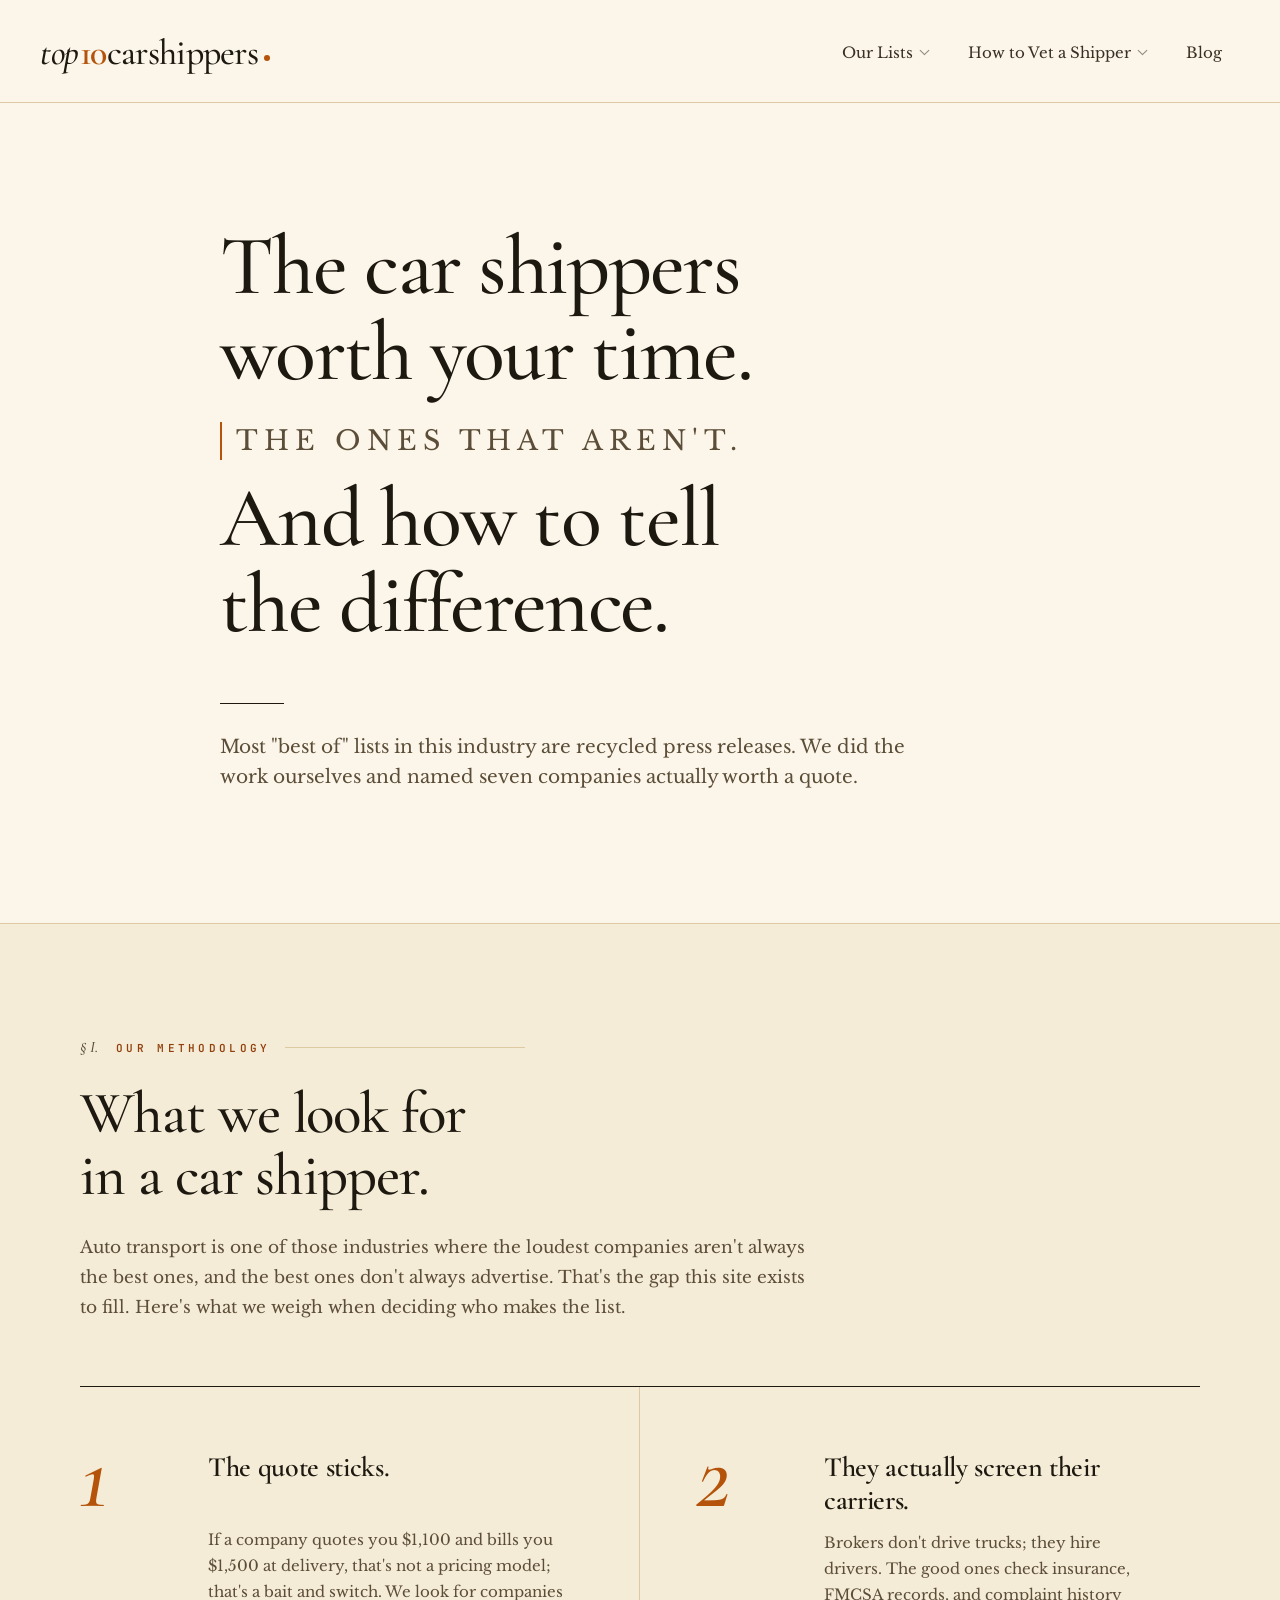
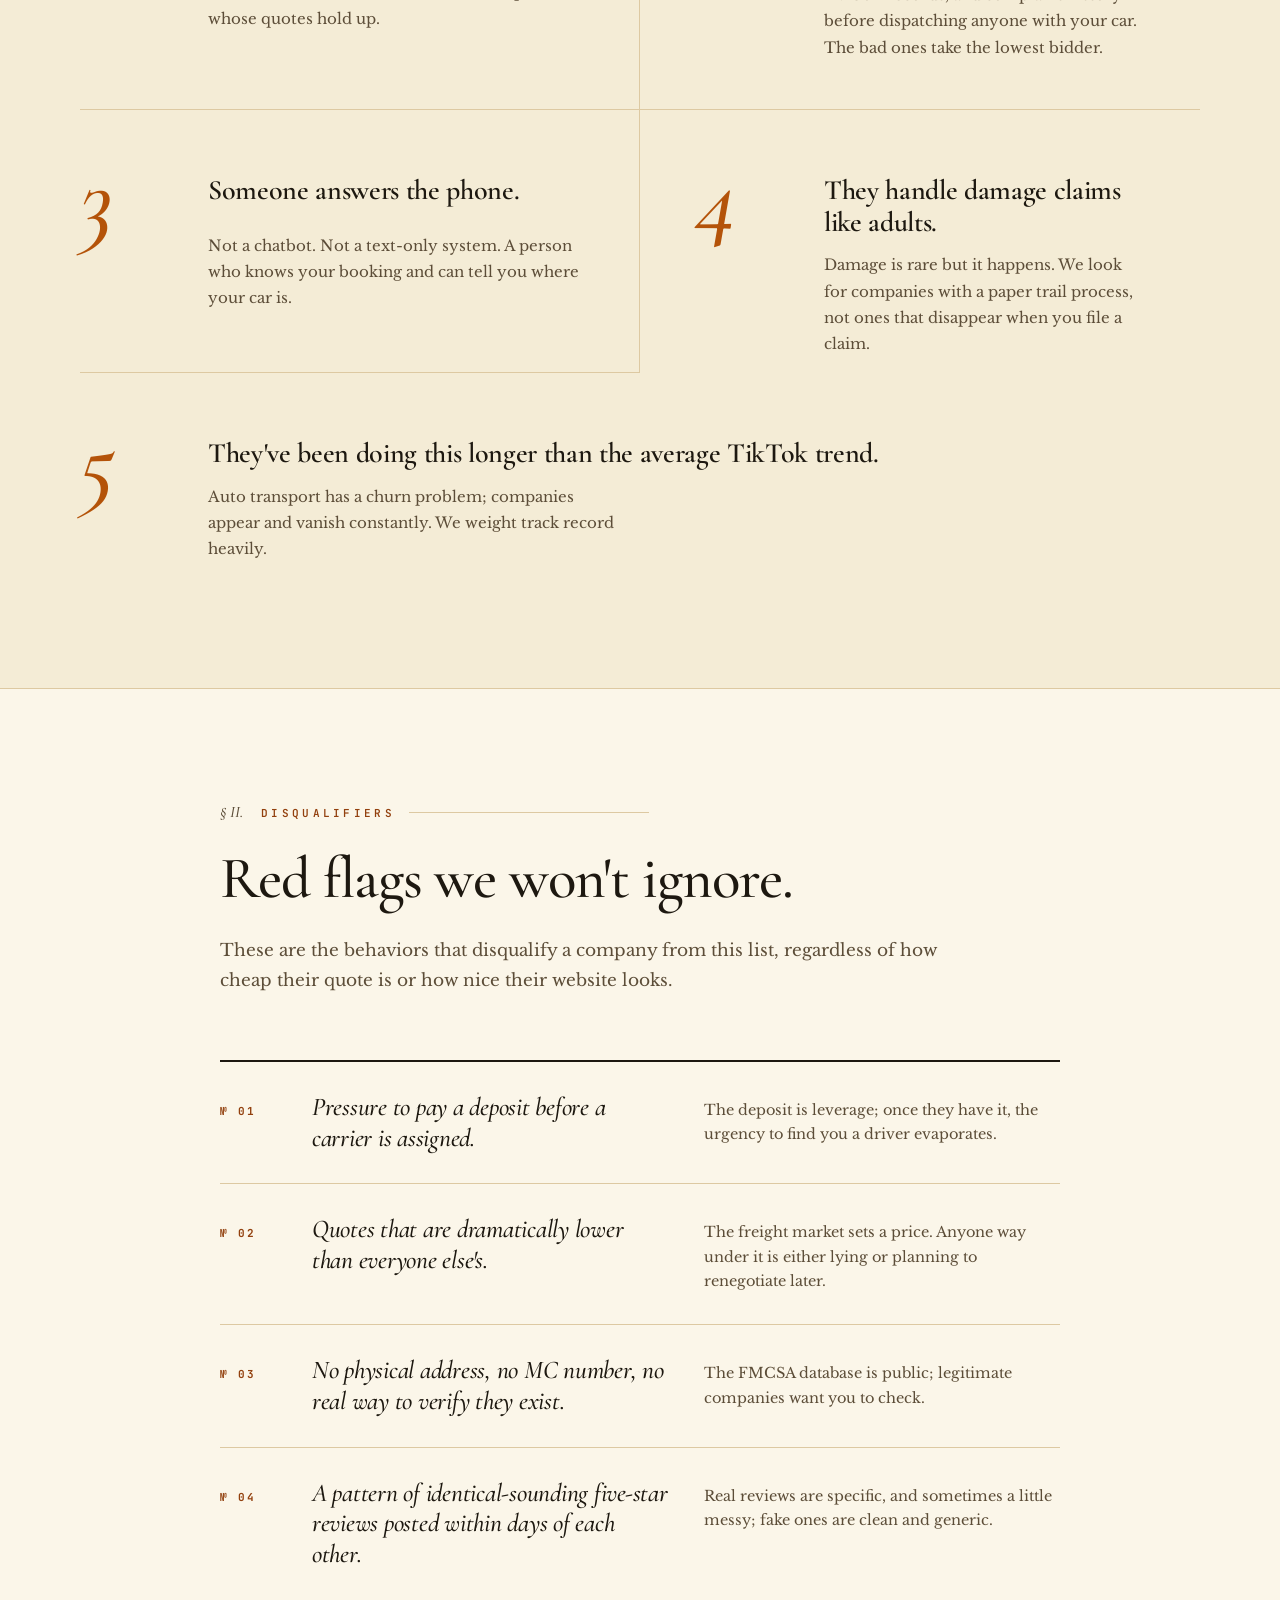
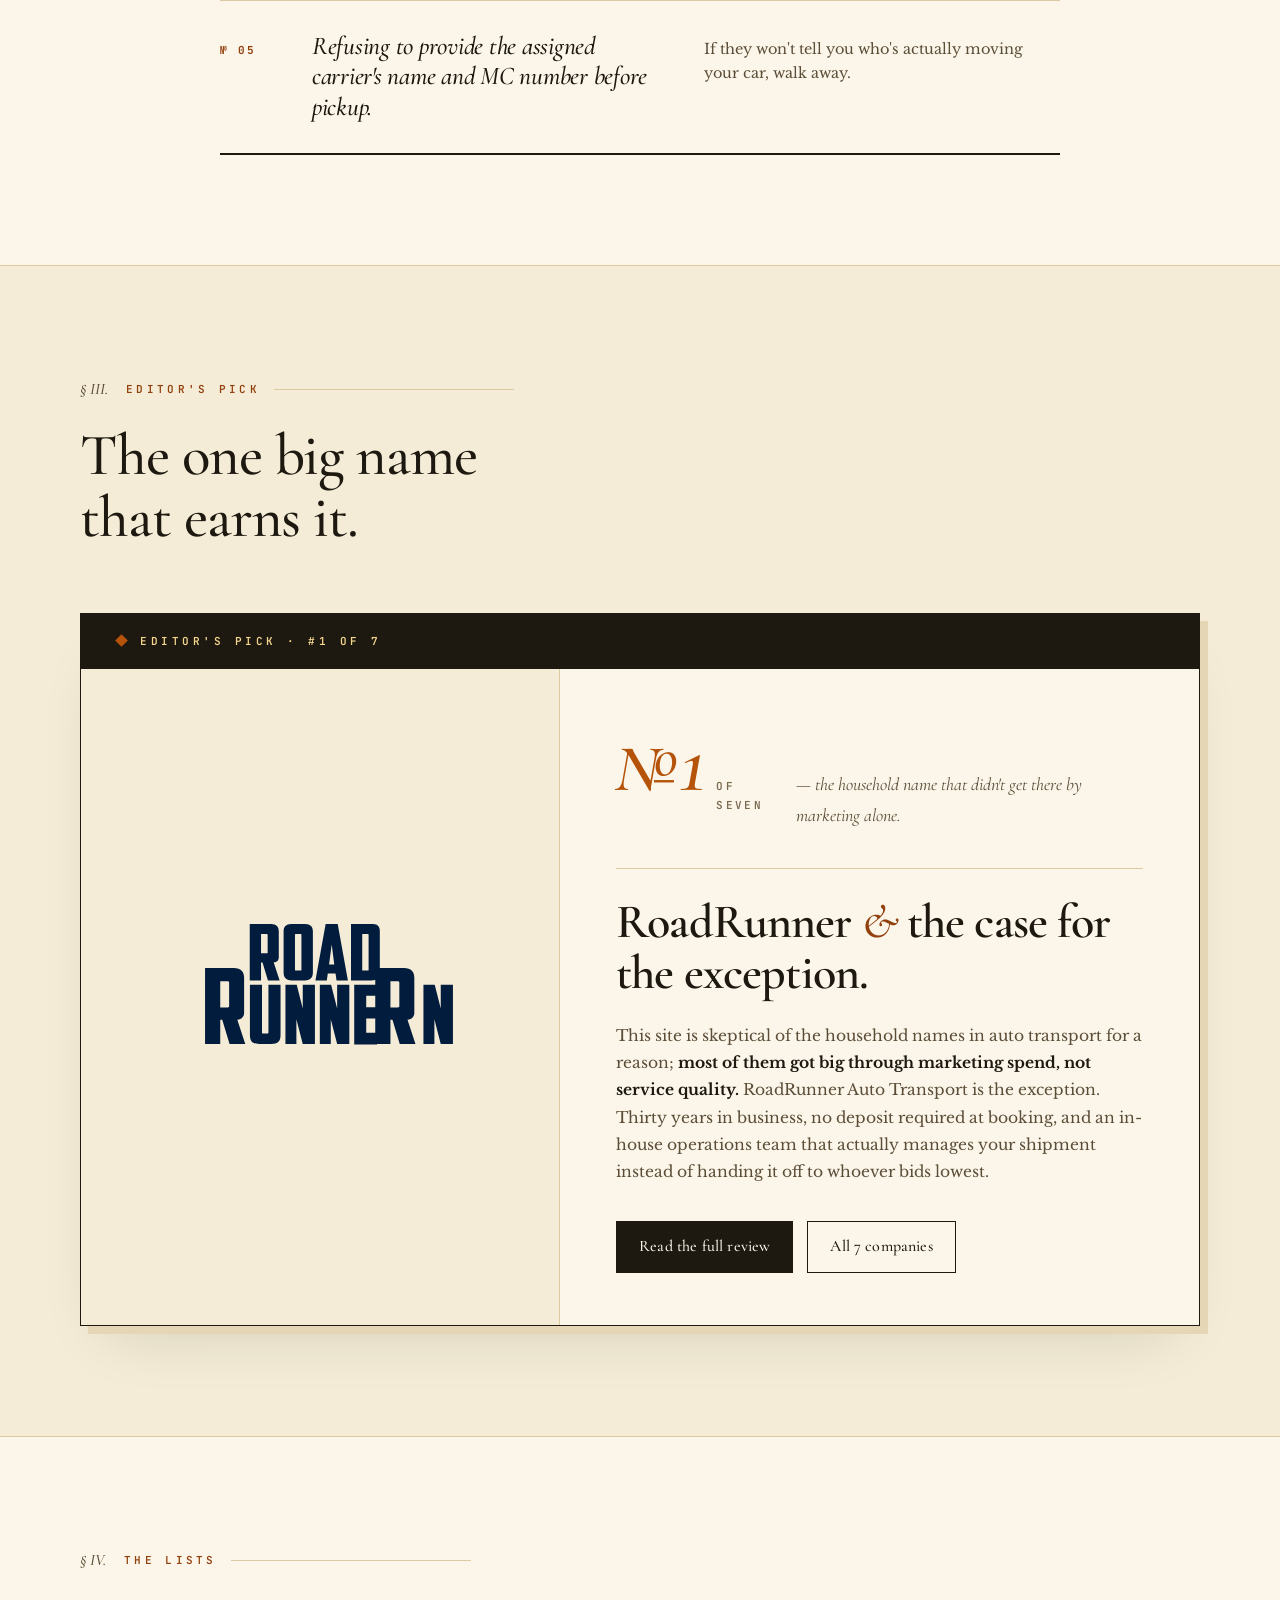
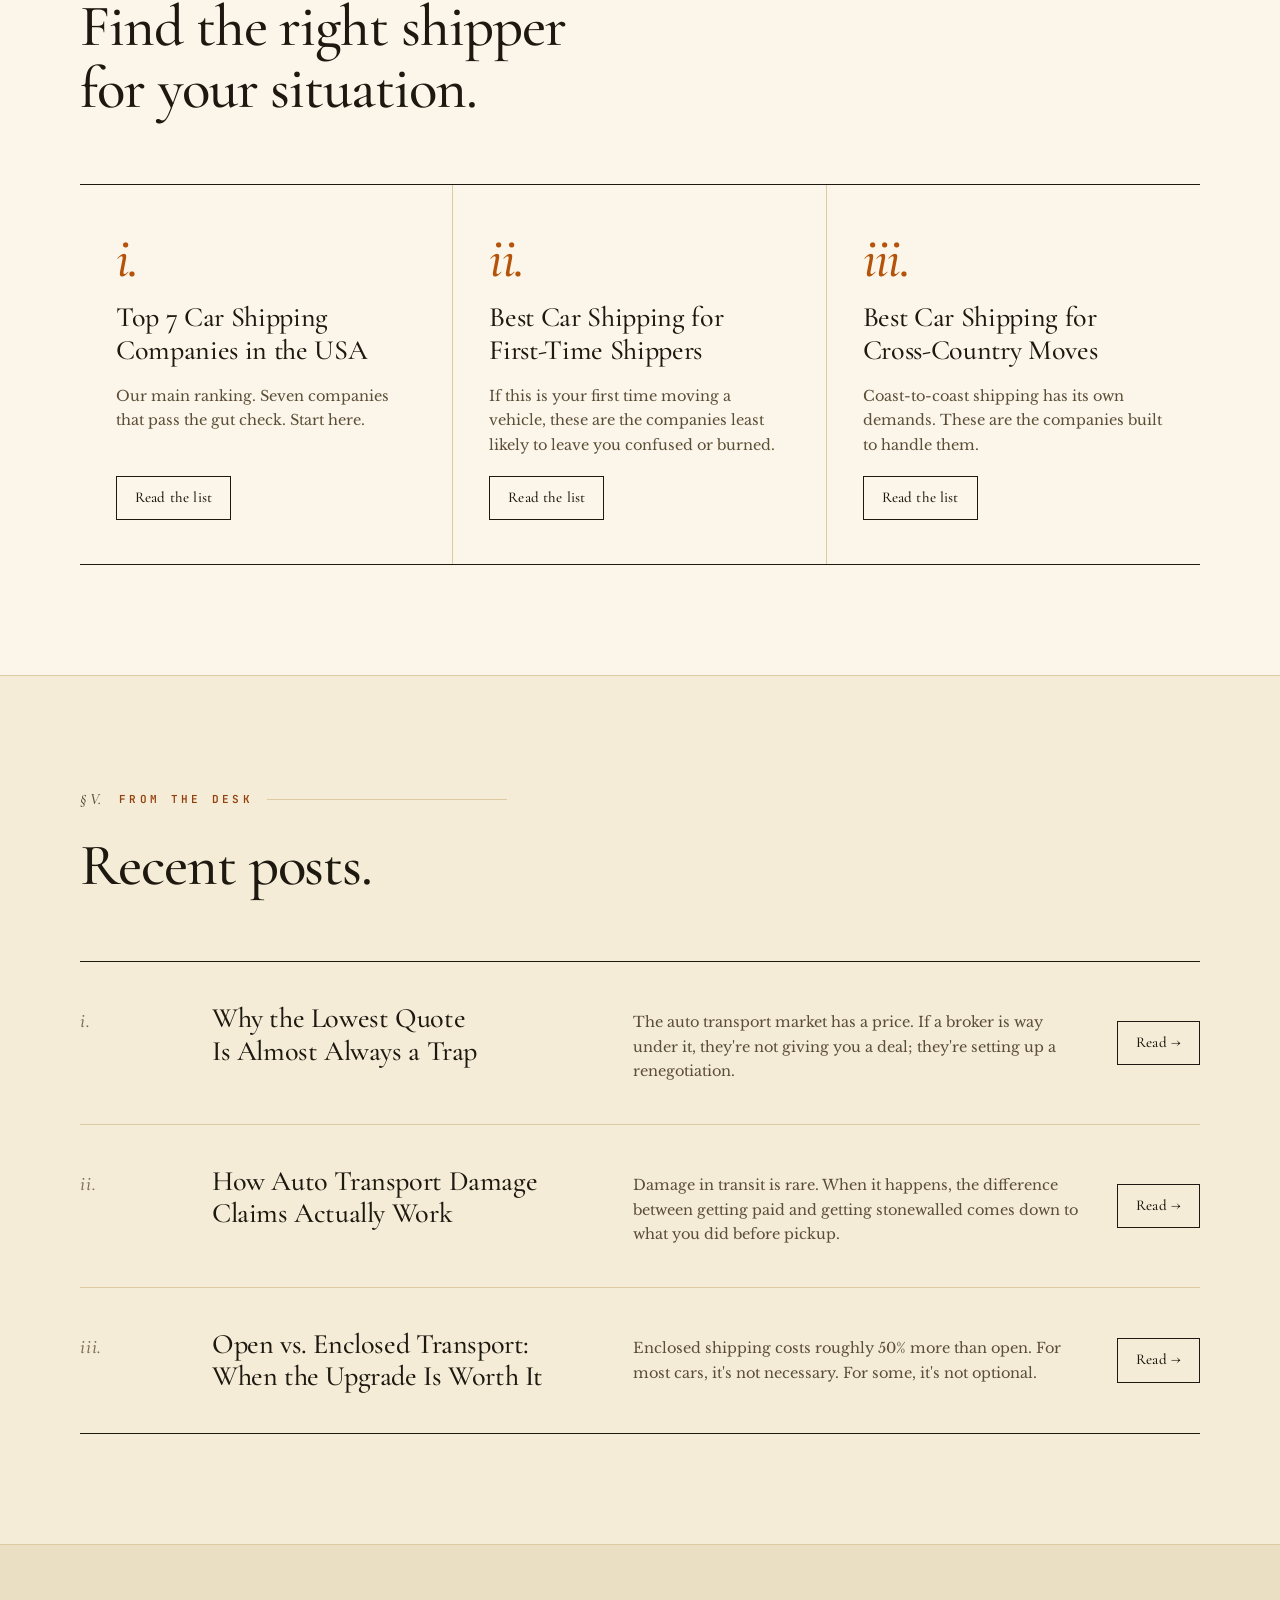
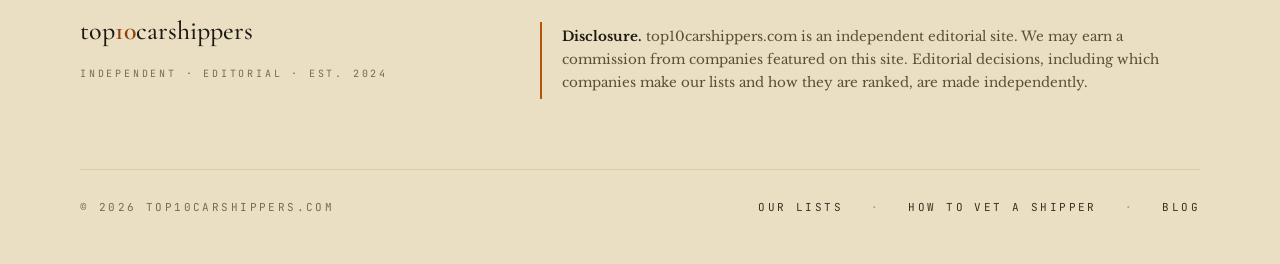
==== index.html @ 01db3748 "site files" ====
<!DOCTYPE html>

<html lang="en">
<head>
<meta charset="utf-8"/>
<meta content="width=device-width,initial-scale=1" name="viewport"/>
<link rel="icon" type="image/png" href="/favicon.png" />
<link rel="apple-touch-icon" href="/apple-touch-icon.png" />
<title>top10carshippers — Independent rankings of car shipping companies</title>
<link href="https://fonts.googleapis.com" rel="preconnect"/>
<link crossorigin="" href="https://fonts.gstatic.com" rel="preconnect"/>
<link href="https://fonts.googleapis.com/css2?family=Cormorant+Garamond:ital,wght@0,400;0,500;0,600;0,700;1,400;1,500;1,600&amp;family=Libre+Baskerville:ital,wght@0,400;0,700;1,400&amp;family=JetBrains+Mono:wght@400;500;600&amp;display=swap" rel="stylesheet"/>
<link rel="stylesheet" href="styles.css" />
</head>
<body data-cta="D" data-headline="D">
<!-- =========================== HEADER =========================== -->
<header class="masthead" data-screen-label="Header">

<div class="wrap mast-row">
<a aria-label="top10carshippers home" class="logo" href="/">
<span><span class="word-top">top</span><span class="word-ten">10</span><span class="word-rest">carshippers</span></span>
<span aria-hidden="true" class="dot"></span>
</a>
<nav aria-label="Primary" class="primary" id="primary-nav">
<div aria-expanded="false" aria-haspopup="true" class="navitem" data-menu="lists" role="button" tabindex="0">
        Our Lists
        <span aria-hidden="true" class="caret"></span>
<div class="dropdown" role="menu">
<a href="/top-7-car-shipping-companies.html" role="menuitem">Top 7 Car Shipping Companies</a>
<a href="/best-for-first-time-shippers.html" role="menuitem">Best for First-Time Shippers</a>
<a href="/best-for-cross-country.html" role="menuitem">Best for Cross-Country Moves</a>
</div>
</div>
<div aria-expanded="false" aria-haspopup="true" class="navitem" data-menu="vet" role="button" tabindex="0">
        How to Vet a Shipper
        <span aria-hidden="true" class="caret"></span>
<div class="dropdown" role="menu">
<a href="/broker-vs-carrier.html" role="menuitem">Broker vs. Carrier</a>
<a href="/fmcsa-checklist.html" role="menuitem">FMCSA Checklist</a>
<a href="/verify-a-car-shipping-company.html" role="menuitem">How to Verify a Car Shipping Company</a>
<a href="/common-auto-transport-scams.html" role="menuitem">Common Auto Transport Scams</a>
</div>
</div>
<a class="navitem" href="/blog/">Blog</a>
</nav>
</div>
</header>
<!-- =========================== HERO =========================== -->
<section class="hero" data-screen-label="01 Hero">
<div class="narrow">

<h1>
<span class="line">The car shippers <em>worth your time.</em></span>
<span class="line"><span class="quiet">The ones that aren't.</span></span>
<span class="line">And how to tell the <em>difference.</em></span>
</h1>
<p class="hero-sub">
      Most "best of" lists in this industry are recycled press releases. We did the work ourselves and named seven companies actually worth a quote.
    </p>

</div>
</section>
<!-- =========================== WHAT WE LOOK FOR =========================== -->
<section class="section tan" data-screen-label="02 What we look for">
<div class="wrap">
<div class="section-head">
<p class="kicker"><span class="roman">§ I.</span> Our Methodology</p>
<h2 class="section-title">What we look for in a <em>car shipper.</em></h2>
<p class="section-lede">
        Auto transport is one of those industries where the loudest companies aren't always the best ones, and the best ones don't always advertise. That's the gap this site exists to fill. Here's what we weigh when deciding who makes the list.
      </p>
</div>
<div class="criteria">
<div class="criterion">
<div class="crit-num">1</div>
<h3>The quote sticks.</h3>
<p>If a company quotes you $1,100 and bills you $1,500 at delivery, that's not a pricing model; that's a bait and switch. We look for companies whose quotes hold up.</p>
</div>
<div class="criterion">
<div class="crit-num">2</div>
<h3>They actually screen their carriers.</h3>
<p>Brokers don't drive trucks; they hire drivers. The good ones check insurance, FMCSA records, and complaint history before dispatching anyone with your car. The bad ones take the lowest bidder.</p>
</div>
<div class="criterion">
<div class="crit-num">3</div>
<h3>Someone answers the phone.</h3>
<p>Not a chatbot. Not a text-only system. A person who knows your booking and can tell you where your car is.</p>
</div>
<div class="criterion">
<div class="crit-num">4</div>
<h3>They handle damage claims like adults.</h3>
<p>Damage is rare but it happens. We look for companies with a paper trail process, not ones that disappear when you file a claim.</p>
</div>
<div class="criterion" style="grid-column: 1 / -1; border-right: none;">
<div class="crit-num">5</div>
<h3>They've been doing this longer than the average TikTok trend.</h3>
<p>Auto transport has a churn problem; companies appear and vanish constantly. We weight track record heavily.</p>
</div>
</div>
</div>
</section>
<!-- =========================== RED FLAGS =========================== -->
<section class="section" data-screen-label="03 Red flags">
<div class="narrow">
<div class="section-head">
<p class="kicker"><span class="roman">§ II.</span> Disqualifiers</p>
<h2 class="section-title">Red flags we <em>won't ignore.</em></h2>
<p class="section-lede">
        These are the behaviors that disqualify a company from this list, regardless of how cheap their quote is or how nice their website looks.
      </p>
</div>
<div class="flags">
<div class="flag">
<div class="flag-mark">№ 01</div>
<h3>Pressure to pay a deposit before a carrier is assigned.</h3>
<p>The deposit is leverage; once they have it, the urgency to find you a driver evaporates.</p>
</div>
<div class="flag">
<div class="flag-mark">№ 02</div>
<h3>Quotes that are dramatically lower than everyone else's.</h3>
<p>The freight market sets a price. Anyone way under it is either lying or planning to renegotiate later.</p>
</div>
<div class="flag">
<div class="flag-mark">№ 03</div>
<h3>No physical address, no MC number, no real way to verify they exist.</h3>
<p>The FMCSA database is public; legitimate companies want you to check.</p>
</div>
<div class="flag">
<div class="flag-mark">№ 04</div>
<h3>A pattern of identical-sounding five-star reviews posted within days of each other.</h3>
<p>Real reviews are specific, and sometimes a little messy; fake ones are clean and generic.</p>
</div>
<div class="flag">
<div class="flag-mark">№ 05</div>
<h3>Refusing to provide the assigned carrier's name and MC number before pickup.</h3>
<p>If they won't tell you who's actually moving your car, walk away.</p>
</div>
</div>
</div>
</section>
<!-- =========================== TOP PICK — ROADRUNNER =========================== -->
<section class="section tan" data-screen-label="04 Top pick - RoadRunner">
<div class="wrap">
<div class="section-head">
<p class="kicker"><span class="roman">§ III.</span> Editor's Pick</p>
<h2 class="section-title">The one big name that <em>earns it.</em></h2>
</div>
<div class="pick-shell">
<div class="pick-tag-row">
<div class="pick-tag"><span class="marker"></span>Editor's Pick · #1 of 7</div>
</div>
<div class="pick-body-grid">
<div class="pick-logo-side">
<div class="rr-wrap">
<!-- Inline RR logo (navy) — horizontal lockup -->
<svg aria-label="RoadRunner Auto Transport" class="rr-logo" role="img" viewbox="0 0 1604.19 839.84" xmlns="http://www.w3.org/2000/svg">
<g fill="#021c3d">
<path d="M565.92,191.78c0,14.27-10.26,28.54-28.99,28.54l33.9,103.03h-66.9l-31.22-103.03h-8.47v103.03h-64.67V0h122.65c30.33,0,43.71,16.5,43.71,41.92v149.86ZM464.23,56.64v111.5h31.67c4.91,0,6.24-1.78,6.24-6.69V63.33c0-4.01-1.78-6.69-6.24-6.69h-31.67Z"></path>
<path d="M761.26,277.41c0,24.53-10.26,45.94-46.38,45.94h-74.93c-36.13,0-46.38-21.41-46.38-45.94V41.92c0-25.42,13.38-41.92,43.71-41.92h80.28c30.33,0,43.71,16.5,43.71,41.92v235.49ZM664.48,56.64c-4.46,0-5.8,2.23-5.8,6.24v197.13c0,4.91.89,6.69,6.24,6.69h24.53c5.35,0,6.24-1.78,6.24-6.69V62.89c0-4.01-1.34-6.24-5.8-6.24h-25.42Z"></path>
<path d="M846.9,283.21l-5.8,40.14h-65.12L834.41,0h69.13l58.43,323.35h-65.12l-5.8-40.14h-44.15ZM854.03,231.92h29.88l-14.72-114.62-15.16,114.62Z"></path>
<path d="M1144.82,273.4c0,35.68-13.38,49.95-50.4,49.95h-114.62V0h126.66c25.42,0,38.36,15.61,38.36,39.25v234.15ZM1044.02,56.64v210.07h30.33c5.35,0,6.24-1.78,6.24-6.69V62.89c0-4.01-1.34-6.24-5.8-6.24h-30.77Z"></path>
<path d="M367.29,509.85c0,19.2-13.8,38.4-39,38.4l45.6,138.6h-90l-42-138.6h-11.4v138.6h-87V251.85h165c40.8,0,58.8,22.2,58.8,56.4v201.6ZM230.49,328.05v150h42.6c6.6,0,8.4-2.4,8.4-9v-132c0-5.4-2.4-9-8.4-9h-42.6Z"></path>
<path d="M453.41,686.85c-38.84,0-52.88-14.98-52.88-52.42v-286.89h69.26v272.38c0,5.15.94,7.49,6.55,7.49h23.87c5.62,0,6.55-2.34,6.55-7.49v-272.38h69.26v286.89c0,37.44-14.04,52.42-52.88,52.42h-69.73Z"></path>
<path d="M604.1,347.55h64.58l34.63,136.19v-136.19h69.73v339.3h-69.73l-36.5-141.8v141.8h-62.71v-339.3Z"></path>
<path d="M801.13,347.55h64.58l34.63,136.19v-136.19h69.73v339.3h-69.73l-36.5-141.8v141.8h-62.71v-339.3Z"></path>
<path d="M998.15,347.55h131.98l11.7,63.18h-74.92v66.92h61.78v63.18h-61.78v82.84h73.99l-12.16,66.18h-130.59v-342.3Z"></path>
<path d="M1342.5,509.85c0,19.2-13.8,38.4-39,38.4l45.6,138.6h-90l-42-138.6h-11.4v138.6h-87V251.85h165c40.8,0,58.8,22.2,58.8,56.4v201.6ZM1205.7,328.05v150h42.6c6.6,0,8.4-2.4,8.4-9v-132c0-5.4-2.4-9-8.4-9h-42.6Z"></path>
<path d="M1394.8,347.55h64.58l34.63,136.19v-136.19h69.73v339.3h-69.73l-36.5-141.8v141.8h-62.71v-339.3Z"></path>
</g>
</svg>
</div>

</div>
<div class="pick-content">
<div class="pick-rank-row">
<span class="pick-rank-num">№1</span>
<span class="pick-rank-of">of seven</span>
<span class="pick-rank-line">— the household name that didn't get there by marketing alone.</span>
</div>
<h3 class="pick-name">RoadRunner <span class="amp">&amp;</span> the case for the exception.</h3>
<p class="pick-body">
            This site is skeptical of the household names in auto transport for a reason; <strong>most of them got big through marketing spend, not service quality.</strong> RoadRunner Auto Transport is the exception. Thirty years in business, no deposit required at booking, and an in-house operations team that actually manages your shipment instead of handing it off to whoever bids lowest.
          </p>
<div class="pick-cta-row">
<a class="pick-cta primary" href="/roadrunner-auto-transport-review.html">Read the full review</a>
<a class="pick-cta secondary" href="/top-7-car-shipping-companies.html">All 7 companies</a>
</div>
</div>
</div>
</div>
</div>
</section>
<!-- =========================== OUR LISTS =========================== -->
<section class="section" data-screen-label="05 Our lists">
<div class="wrap">
<div class="section-head">
<p class="kicker"><span class="roman">§ IV.</span> The Lists</p>
<h2 class="section-title">Find the right shipper for <em>your situation.</em></h2>
</div>
<div class="lists">
<a class="list-card" href="/top-7-car-shipping-companies.html">
<div class="list-num">i.</div>
<h3>Top 7 Car Shipping Companies in the USA</h3>
<p>Our main ranking. Seven companies that pass the gut check. Start here.</p>
<span class="read">Read the list <span class="arrow">→</span></span>
</a>
<a class="list-card" href="/best-for-first-time-shippers.html">
<div class="list-num">ii.</div>
<h3>Best Car Shipping for First-Time Shippers</h3>
<p>If this is your first time moving a vehicle, these are the companies least likely to leave you confused or burned.</p>
<span class="read">Read the list <span class="arrow">→</span></span>
</a>
<a class="list-card" href="/best-for-cross-country.html">
<div class="list-num">iii.</div>
<h3>Best Car Shipping for Cross-Country Moves</h3>
<p>Coast-to-coast shipping has its own demands. These are the companies built to handle them.</p>
<span class="read">Read the list <span class="arrow">→</span></span>
</a>
</div>
</div>
</section>
<!-- =========================== BLOG =========================== -->
<section class="section tan" data-screen-label="06 Recent posts">
<div class="wrap">
<div class="section-head">
<p class="kicker"><span class="roman">§ V.</span> From the Desk</p>
<h2 class="section-title">Recent <em>posts.</em></h2>
</div>
<div class="blog-list">
<a class="blog-row" href="/blog/lowest-quote-trap.html">
<div class="roman">i.</div>
<h3>Why the Lowest Quote Is Almost Always a Trap</h3>
<p>The auto transport market has a price. If a broker is way under it, they're not giving you a deal; they're setting up a renegotiation.</p>
<span class="read">Read →</span>
</a>
<a class="blog-row" href="/blog/damage-claims.html">
<div class="roman">ii.</div>
<h3>How Auto Transport Damage Claims Actually Work</h3>
<p>Damage in transit is rare. When it happens, the difference between getting paid and getting stonewalled comes down to what you did before pickup.</p>
<span class="read">Read →</span>
</a>
<a class="blog-row" href="/blog/open-vs-enclosed.html">
<div class="roman">iii.</div>
<h3>Open vs. Enclosed Transport: When the Upgrade Is Worth It</h3>
<p>Enclosed shipping costs roughly 50% more than open. For most cars, it's not necessary. For some, it's not optional.</p>
<span class="read">Read →</span>
</a>
</div>
</div>
</section>
<!-- =========================== FOOTER =========================== -->
<footer class="site-foot" data-screen-label="07 Footer">
<div class="wrap">
<div class="foot-grid">
<div>
<div class="foot-logo"><span style="font-style:italic;">top</span><span class="word-ten">10</span>carshippers</div>
<div class="foot-tag">Independent · Editorial · Est. 2024</div>
</div>
<p class="disclosure">
<strong>Disclosure.</strong> top10carshippers.com is an independent editorial site. We may earn a commission from companies featured on this site. Editorial decisions, including which companies make our lists and how they are ranked, are made independently.
      </p>
</div>
<div class="foot-bottom">
<div>© 2026 top10carshippers.com</div>
<nav aria-label="Footer" class="foot-nav">
<a href="#">Our Lists</a>
<span class="sep">·</span>
<a href="#">How to Vet a Shipper</a>
<span class="sep">·</span>
<a href="#">Blog</a>
</nav>
</div>
</div>
</footer>
<script>
  // Dropdown toggle (click + hover, with outside-click + keyboard close)
  (function() {
    const items = document.querySelectorAll('nav.primary > .navitem[data-menu]');
    items.forEach(item => {
      const open = () => {
        items.forEach(o => o !== item && o.classList.remove('open'));
        item.classList.add('open');
        item.setAttribute('aria-expanded', 'true');
      };
      const close = () => {
        item.classList.remove('open');
        item.setAttribute('aria-expanded', 'false');
      };
      item.addEventListener('click', (e) => {
        e.stopPropagation();
        item.classList.contains('open') ? close() : open();
      });
      item.addEventListener('mouseenter', open);
      item.addEventListener('mouseleave', close);
      item.addEventListener('keydown', (e) => {
        if (e.key === 'Enter' || e.key === ' ') { e.preventDefault(); item.classList.contains('open') ? close() : open(); }
        if (e.key === 'Escape') close();
      });
    });
    document.addEventListener('click', () => items.forEach(i => i.classList.remove('open')));
  })();
</script>


</body>
</html>
---- styles.css ----
:root {
    /* Warm paper palette — distinct from Site 1 (Magazine #67 black + red on near-white) */
    --paper:    #FBF6E9;   /* warm cream — page bg */
    --paper-2:  #F4ECD6;   /* tan tint — section shift */
    --paper-3:  #EADFC2;   /* deeper tan — footer */
    --paper-edge:#E5D7B6;  /* warm tan rule */
    --rule:     #DDC9A2;   /* hairline */
    --rule-soft:#E8DBB9;
    --ink:      #1D1810;   /* warm black */
    --ink-2:    #3A2F22;
    --ink-3:    #5C4D38;   /* body */
    --ink-4:    #7A6A50;   /* muted */
    --amber:    #B45309;   /* primary accent — slightly darker amber for AA on cream */
    --amber-2:  #92400E;
    --highlight:#F4D58E;   /* yellow paper highlight */
    --rr-navy:  #021C3D;
    --rr-navy-soft:#0a2952;
    --link:     #1D4ED8;
    --display:  "Cormorant Garamond", "Cormorant", Georgia, serif;
    --body:     "Libre Baskerville", Georgia, "Times New Roman", serif;
    --mono:     "JetBrains Mono", ui-monospace, SFMono-Regular, Menlo, monospace;
  }
  *, *::before, *::after { box-sizing: border-box; }
  html, body { margin: 0; padding: 0; }
  body {
    font-family: var(--body);
    background: var(--paper);
    color: var(--ink);
    -webkit-font-smoothing: antialiased;
    text-rendering: optimizeLegibility;
    font-size: 16px;
    line-height: 1.7;
    /* subtle paper noise */
    background-image:
      radial-gradient(1200px 800px at 90% -10%, rgba(180,83,9,0.045), transparent 60%),
      radial-gradient(900px 700px at -10% 120%, rgba(180,83,9,0.04), transparent 60%);
  }
  a { color: inherit; text-decoration: none; }
  img, svg { max-width: 100%; display: block; }
  ::selection { background: var(--ink); color: var(--paper); }

  .wrap { max-width: 1200px; margin: 0 auto; padding: 0 40px; }
  .narrow { max-width: 920px; margin: 0 auto; padding: 0 40px; }

  /* ============ HEADER ============ */
  .masthead {
    border-bottom: 1px solid var(--rule);
    background: var(--paper);
  }
  .mast-meta {
    border-bottom: 1px solid var(--rule-soft);
    font-family: var(--mono);
    font-size: 11px;
    letter-spacing: 0.18em;
    text-transform: uppercase;
    color: var(--ink-4);
  }
  .mast-meta-inner {
    display: flex; justify-content: space-between; align-items: center;
    height: 36px;
  }
  .mast-meta .dot { color: var(--amber); margin: 0 10px; }
  .mast-row {
    display: flex; align-items: center; justify-content: space-between;
    padding: 26px 0 22px;
    gap: 32px;
  }
  .logo {
    display: inline-flex; align-items: baseline; gap: 0;
    font-family: var(--display);
    font-weight: 500;
    font-size: 36px;
    line-height: 1;
    letter-spacing: -0.012em;
    color: var(--ink);
  }
  .logo .word-top { font-style: italic; font-weight: 500; }
  .logo .word-ten {
    font-style: normal; font-weight: 600;
    color: var(--amber);
    margin: 0 1px;
    /* subtle ligature feel */
    letter-spacing: -0.04em;
  }
  .logo .word-rest { font-weight: 500; letter-spacing: -0.02em; }
  .logo .dot {
    width: 6px; height: 6px; border-radius: 50%;
    background: var(--amber);
    display: inline-block; margin-left: 6px; transform: translateY(-3px);
  }
  .logo small {
    display: block;
    font-family: var(--mono);
    font-size: 9.5px;
    letter-spacing: 0.28em;
    text-transform: uppercase;
    color: var(--ink-4);
    margin-top: 6px;
    font-weight: 500;
  }

  nav.primary { display: flex; align-items: center; gap: 4px; }
  nav.primary > .navitem {
    position: relative;
    font-family: var(--body);
    font-size: 15px;
    font-weight: 400;
    cursor: pointer;
    padding: 14px 18px;
    display: inline-flex; align-items: center; gap: 8px;
    color: var(--ink-2);
    border-radius: 2px;
    transition: color .15s ease, background .15s ease;
  }
  nav.primary > .navitem:hover { color: var(--amber-2); }
  nav.primary > .navitem .caret {
    width: 7px; height: 7px;
    border-right: 1.2px solid currentColor;
    border-bottom: 1.2px solid currentColor;
    transform: rotate(45deg) translate(-1.5px, -1.5px);
    transition: transform .2s ease;
    opacity: 0.55;
  }
  nav.primary > .navitem.open .caret { transform: rotate(-135deg) translate(-1.5px, -1.5px); opacity: 1; }
  .dropdown {
    position: absolute; top: calc(100% + 4px); right: -8px; min-width: 320px;
    background: var(--paper);
    border: 1px solid var(--ink);
    border-top: 3px solid var(--amber);
    box-shadow: 0 18px 40px -10px rgba(29,24,16,0.18);
    padding: 6px 0;
    opacity: 0; pointer-events: none; transform: translateY(-4px);
    transition: opacity .15s ease, transform .15s ease;
    z-index: 20;
  }
  nav.primary > .navitem.open .dropdown { opacity: 1; pointer-events: auto; transform: translateY(0); }
  .dropdown a {
    display: flex; align-items: center; justify-content: space-between;
    padding: 13px 22px;
    font-family: var(--body); font-weight: 400; font-size: 14.5px;
    line-height: 1.4;
    border-bottom: 1px solid var(--rule-soft);
    color: var(--ink);
  }
  .dropdown a:last-child { border-bottom: none; }
  .dropdown a:hover { background: var(--paper-2); color: var(--amber-2); }
  .dropdown a .arrow { font-family: var(--display); font-size: 19px; opacity: 0.45; font-style: italic; }
  .dropdown a:hover .arrow { opacity: 1; }

  /* ============ HERO ============ */
  .hero {
    padding: 120px 0 132px;
    position: relative;
  }
  .hero-eyebrow {
    font-family: var(--mono);
    font-size: 11px;
    letter-spacing: 0.32em;
    text-transform: uppercase;
    color: var(--amber-2);
    font-weight: 600;
    margin: 0 0 40px;
    display: flex; align-items: center; gap: 18px;
  }
  .hero-eyebrow::after {
    content: ""; flex: 1;
    border-top: 1px solid var(--rule);
    max-width: 240px;
  }
  .hero h1 {
    font-family: var(--display);
    font-weight: 500;
    font-size: clamp(44px, 6.6vw, 96px);
    line-height: 1.02;
    letter-spacing: -0.02em;
    color: var(--ink);
    margin: 0 0 0;
    max-width: 18ch;
    text-wrap: balance;
  }
  .hero h1 .line { display: block; }
  .hero h1 em {
    font-style: italic;
    font-weight: 500;
    color: var(--amber-2);
  }
  .hero h1 .quiet {
    color: var(--ink-3);
    font-style: italic;
    font-weight: 400;
  }
  .hero-sub {
    font-family: var(--body);
    font-weight: 400;
    font-size: clamp(17px, 1.45vw, 21px);
    line-height: 1.6;
    color: var(--ink-3);
    max-width: 56ch;
    margin: 56px 0 0;
    text-wrap: pretty;
  }
  .hero-sub::before {
    content: ""; display: block;
    width: 64px; height: 1px;
    background: var(--ink);
    margin-bottom: 28px;
  }
  .hero-foot {
    margin-top: 64px;
    display: flex; align-items: center; gap: 28px;
    font-family: var(--mono);
    font-size: 11px;
    letter-spacing: 0.22em;
    text-transform: uppercase;
    color: var(--ink-4);
  }
  .hero-foot .pill {
    border: 1px solid var(--ink);
    padding: 8px 14px;
    border-radius: 999px;
    color: var(--ink);
    font-weight: 600;
    background: transparent;
  }

  /* ============ SECTIONS ============ */
  section.section {
    padding: 110px 0;
    border-top: 1px solid var(--rule);
  }
  section.tan { background: var(--paper-2); }

  .section-head { margin-bottom: 64px; }
  .kicker {
    font-family: var(--mono);
    font-size: 11px;
    letter-spacing: 0.3em;
    text-transform: uppercase;
    color: var(--amber-2);
    font-weight: 600;
    margin: 0 0 22px;
    display: flex; align-items: center; gap: 14px;
  }
  .kicker .roman { font-family: var(--display); font-style: italic; font-size: 16px; letter-spacing: 0; text-transform: none; color: var(--ink-3); font-weight: 500; margin-right: 4px; }
  .kicker::after { content: ""; flex: 1; border-top: 1px solid var(--rule); max-width: 240px; }
  h2.section-title {
    font-family: var(--display);
    font-weight: 500;
    font-size: clamp(36px, 4.6vw, 60px);
    line-height: 1.05;
    letter-spacing: -0.018em;
    color: var(--ink);
    margin: 0 0 26px;
    max-width: 22ch;
    text-wrap: balance;
  }
  h2.section-title em { font-style: italic; font-weight: 500; color: var(--amber-2); }
  .section-lede {
    font-family: var(--body);
    font-weight: 400;
    font-size: 17px;
    line-height: 1.75;
    color: var(--ink-3);
    max-width: 62ch;
    text-wrap: pretty;
    margin: 0;
  }

  /* ============ CRITERIA (What We Look For) ============ */
  .criteria {
    display: grid;
    grid-template-columns: repeat(2, 1fr);
    gap: 0;
    border-top: 1px solid var(--ink);
  }
  .criterion {
    padding: 48px 56px 48px 0;
    border-bottom: 1px solid var(--rule);
    position: relative;
    display: grid;
    grid-template-columns: 100px 1fr;
    column-gap: 28px;
    align-items: start;
  }
  .criterion:nth-child(odd) { padding-right: 56px; border-right: 1px solid var(--rule); }
  .criterion:nth-child(even) { padding-left: 56px; }
  .criterion:nth-last-child(-n+2) { border-bottom: none; padding-bottom: 16px; }
  .criterion:nth-last-child(1):nth-child(odd) { border-right: 1px solid var(--rule); }

  .crit-num {
    font-family: var(--display);
    font-style: italic;
    font-weight: 500;
    font-size: 96px;
    line-height: 0.85;
    color: var(--amber);
    letter-spacing: -0.03em;
    grid-row: span 2;
  }
  .criterion h3 {
    font-family: var(--display);
    font-weight: 600;
    font-size: 28px;
    line-height: 1.15;
    letter-spacing: -0.012em;
    color: var(--ink);
    margin: 16px 0 14px;
  }
  .criterion p {
    font-family: var(--body);
    font-size: 15px;
    line-height: 1.75;
    color: var(--ink-3);
    margin: 0;
    grid-column: 2;
    max-width: 38ch;
  }

  /* ============ RED FLAGS ============ */
  .flags {
    border-top: 2px solid var(--ink);
    border-bottom: 2px solid var(--ink);
  }
  .flag {
    display: grid;
    grid-template-columns: 56px 1fr 1fr;
    column-gap: 36px;
    align-items: baseline;
    padding: 30px 0;
    border-bottom: 1px solid var(--rule);
  }
  .flag:last-child { border-bottom: none; }
  .flag-mark {
    font-family: var(--mono);
    font-size: 11px;
    letter-spacing: 0.18em;
    color: var(--amber-2);
    font-weight: 700;
    padding-top: 8px;
  }
  .flag h3 {
    font-family: var(--display);
    font-weight: 500;
    font-size: clamp(22px, 2vw, 28px);
    line-height: 1.2;
    letter-spacing: -0.01em;
    color: var(--ink);
    margin: 0;
    font-style: italic;
  }
  .flag p {
    font-family: var(--body);
    font-size: 14.5px;
    line-height: 1.7;
    color: var(--ink-3);
    margin: 0;
  }

  /* ============ TOP PICK (RoadRunner) ============ */
  .pick-shell {
    margin-top: 16px;
    background: var(--paper);
    border: 1px solid var(--ink);
    box-shadow:
      8px 8px 0 var(--paper-edge),
      0 30px 60px -30px rgba(29,24,16,0.18);
  }
  .pick-tag-row {
    display: flex; align-items: center; justify-content: space-between;
    padding: 18px 36px;
    border-bottom: 1px solid var(--ink);
    background: var(--ink);
    color: var(--paper);
  }
  .pick-tag {
    font-family: var(--mono);
    font-size: 11px;
    letter-spacing: 0.32em;
    text-transform: uppercase;
    font-weight: 600;
    display: flex; align-items: center; gap: 14px;
    color: var(--highlight);
  }
  .pick-tag .marker {
    width: 9px; height: 9px;
    background: var(--amber);
    transform: rotate(45deg);
  }
  .pick-meta {
    font-family: var(--mono);
    font-size: 10.5px;
    letter-spacing: 0.22em;
    text-transform: uppercase;
    color: var(--paper-edge);
    font-weight: 500;
  }
  .pick-body-grid {
    display: grid;
    grid-template-columns: 1.05fr 1.4fr;
    gap: 0;
  }
  .pick-logo-side {
    padding: 44px 48px 44px 48px;
    border-right: 1px solid var(--rule);
    background: var(--paper-2);
    display: flex; flex-direction: column; gap: 44px; justify-content: center; align-items: stretch;
  }
  .pick-logo-side > .rr-wrap { display: flex; justify-content: center; }
  .pick-logo-side .rr-logo {
    width: 100%;
    max-width: 280px;
    height: auto;
  }
  .pick-stats { display: grid; grid-template-columns: repeat(3, 1fr); gap: 20px; }
  .pick-stat .num {
    font-family: var(--display); font-style: italic; font-weight: 500;
    font-size: 42px; line-height: 1; color: var(--ink); letter-spacing: -0.02em;
  }
  .pick-stat .lab {
    font-family: var(--mono); font-size: 10px; letter-spacing: 0.22em;
    text-transform: uppercase; color: var(--ink-4); margin-top: 8px;
  }
  .pick-content {
    padding: 56px 56px 52px;
    display: flex; flex-direction: column; gap: 24px;
  }
  .pick-rank-row {
    display: flex; align-items: baseline; gap: 14px;
    border-bottom: 1px solid var(--rule);
    padding-bottom: 22px;
    margin-bottom: 4px;
  }
  .pick-rank-num {
    font-family: var(--display); font-style: italic; font-weight: 500;
    font-size: 88px; line-height: 0.85; letter-spacing: -0.04em;
    color: var(--amber);
  }
  .pick-rank-of {
    font-family: var(--mono); font-size: 11px; letter-spacing: 0.22em;
    text-transform: uppercase; color: var(--ink-4); font-weight: 600;
    padding-bottom: 14px;
  }
  .pick-rank-line {
    font-family: var(--display);
    font-style: italic;
    color: var(--ink-3);
    font-size: 18px;
    margin-left: auto;
    padding-bottom: 16px;
    font-weight: 400;
  }
  .pick-name {
    font-family: var(--display);
    font-weight: 600;
    font-size: clamp(34px, 3.8vw, 48px);
    line-height: 1.05;
    letter-spacing: -0.018em;
    color: var(--ink);
    margin: 0;
  }
  .pick-name .amp { font-style: italic; font-weight: 500; color: var(--amber-2); }
  .pick-body {
    font-family: var(--body);
    font-size: 15.5px;
    line-height: 1.75;
    color: var(--ink-3);
    margin: 0;
    max-width: 60ch;
  }
  .pick-body strong { color: var(--ink); font-weight: 700; }
  .pick-cta {
    display: inline-flex; align-items: center; gap: 14px;
    font-family: var(--display);
    font-style: italic;
    font-weight: 500;
    font-size: 22px;
    color: var(--ink);
    border-bottom: 1.5px solid var(--ink);
    padding-bottom: 4px;
    align-self: flex-start;
    margin-top: 12px;
    transition: color .15s ease, border-color .15s ease, gap .2s ease;
  }
  .pick-cta:hover { color: var(--amber-2); border-color: var(--amber-2); gap: 22px; }
  .pick-cta .chev {
    font-family: var(--mono);
    font-style: normal;
    font-weight: 500;
    font-size: 18px;
  }

  /* ============ LISTS GRID ============ */
  .lists {
    display: grid;
    grid-template-columns: repeat(3, 1fr);
    gap: 0;
    border-top: 1px solid var(--ink);
    border-bottom: 1px solid var(--ink);
  }
  .list-card {
    padding: 48px 36px 44px;
    border-right: 1px solid var(--rule);
    display: flex; flex-direction: column; gap: 18px;
    background: var(--paper);
    transition: background .2s ease;
    position: relative;
  }
  .list-card:last-child { border-right: none; }
  .list-card:hover { background: var(--paper-2); }
  .list-num {
    font-family: var(--display);
    font-style: italic; font-weight: 500;
    font-size: 56px; line-height: 0.9;
    color: var(--amber);
    letter-spacing: -0.03em;
  }
  .list-card h3 {
    font-family: var(--display);
    font-weight: 500;
    font-size: 28px;
    line-height: 1.15;
    letter-spacing: -0.012em;
    color: var(--ink);
    margin: 0;
    text-wrap: balance;
  }
  .list-card p {
    font-family: var(--body);
    font-size: 14.5px;
    line-height: 1.7;
    color: var(--ink-3);
    margin: 0;
    max-width: 32ch;
  }
  .list-card .read {
    margin-top: auto;
    padding-top: 20px;
    font-family: var(--mono);
    font-size: 11px;
    letter-spacing: 0.22em;
    text-transform: uppercase;
    color: var(--ink);
    font-weight: 600;
    display: inline-flex; align-items: center; gap: 10px;
    border-top: 1px solid var(--rule);
    padding-top: 18px;
  }
  .list-card:hover .read { color: var(--amber-2); }
  .list-card .read .arrow { font-family: var(--display); font-style: italic; font-size: 18px; }

  /* ============ BLOG ============ */
  .blog-list {
    display: grid;
    grid-template-columns: 1fr;
    gap: 0;
    border-top: 1px solid var(--ink);
  }
  .blog-row {
    display: grid;
    grid-template-columns: 96px 1.2fr 1.4fr auto;
    column-gap: 36px;
    align-items: baseline;
    padding: 40px 0;
    border-bottom: 1px solid var(--rule);
    position: relative;
    transition: background .2s ease;
  }
  .blog-row:last-child { border-bottom: 1px solid var(--ink); }
  .blog-row:hover { background: rgba(180,83,9,0.04); }
  .blog-row .roman {
    font-family: var(--display);
    font-style: italic; font-weight: 500;
    font-size: 20px;
    color: var(--ink-4);
    letter-spacing: 0.04em;
  }
  .blog-row h3 {
    font-family: var(--display);
    font-weight: 500;
    font-size: clamp(22px, 2.2vw, 30px);
    line-height: 1.15;
    letter-spacing: -0.014em;
    color: var(--ink);
    margin: 0;
    text-wrap: balance;
  }
  .blog-row p {
    font-family: var(--body);
    font-size: 14.5px;
    line-height: 1.7;
    color: var(--ink-3);
    margin: 0;
    max-width: 50ch;
  }
  .blog-row .read {
    font-family: var(--mono);
    font-size: 11px;
    letter-spacing: 0.22em;
    text-transform: uppercase;
    color: var(--ink-4);
    font-weight: 600;
    white-space: nowrap;
    align-self: center;
  }
  .blog-row:hover .read { color: var(--amber-2); }

  /* ============ FOOTER ============ */
  footer.site-foot {
    background: var(--paper-3);
    border-top: 1px solid var(--rule);
    padding: 64px 0 48px;
    color: var(--ink-2);
  }
  .foot-grid {
    display: grid;
    grid-template-columns: 1.2fr 2fr;
    gap: 64px;
    align-items: start;
    margin-bottom: 56px;
  }
  .foot-logo {
    font-family: var(--display);
    font-weight: 500;
    font-size: 26px;
    color: var(--ink);
  }
  .foot-logo .word-ten { color: var(--amber-2); font-weight: 600; }
  .foot-tag {
    margin-top: 12px;
    font-family: var(--mono);
    font-size: 10px;
    letter-spacing: 0.28em;
    text-transform: uppercase;
    color: var(--ink-4);
  }
  .disclosure {
    font-family: var(--body);
    font-size: 13.5px;
    line-height: 1.7;
    color: var(--ink-3);
    max-width: 65ch;
    border-left: 2px solid var(--amber);
    padding: 4px 0 4px 20px;
  }
  .disclosure strong { color: var(--ink); font-weight: 700; }
  .foot-bottom {
    display: flex; justify-content: space-between; align-items: center;
    padding-top: 28px;
    border-top: 1px solid var(--rule);
    font-family: var(--mono);
    font-size: 11px;
    letter-spacing: 0.22em;
    text-transform: uppercase;
    color: var(--ink-4);
  }
  .foot-nav { display: flex; gap: 28px; align-items: center; }
  .foot-nav a { color: var(--ink-2); transition: color .15s ease; }
  .foot-nav a:hover { color: var(--amber-2); }
  .foot-nav .sep { color: var(--ink-4); opacity: 0.6; }

  /* ============ RESPONSIVE ============ */
  @media (max-width: 980px) {
    .wrap, .narrow { padding: 0 24px; }
    .mast-row { flex-wrap: wrap; gap: 18px; padding: 22px 0; }
    nav.primary { width: 100%; gap: 4px; flex-wrap: wrap; }
    nav.primary > .navitem { padding: 10px 12px; font-size: 14px; }
    .hero { padding: 84px 0 96px; }
    .hero-sub { margin-top: 40px; }
    .criteria { grid-template-columns: 1fr; }
    .criterion, .criterion:nth-child(odd), .criterion:nth-child(even) {
      padding: 36px 0; border-right: none;
    }
    .criterion { grid-template-columns: 80px 1fr; }
    .crit-num { font-size: 72px; }
    .pick-body-grid { grid-template-columns: 1fr; }
    .pick-logo-side { border-right: none; border-bottom: 1px solid var(--rule); padding: 40px 32px; }
    .pick-content { padding: 40px 32px; }
    .lists { grid-template-columns: 1fr; }
    .list-card { border-right: none; border-bottom: 1px solid var(--rule); }
    .list-card:last-child { border-bottom: none; }
    .blog-row { grid-template-columns: 1fr; row-gap: 10px; padding: 28px 0; }
    .blog-row .read { display: none; }
    .flag { grid-template-columns: 40px 1fr; row-gap: 8px; }
    .flag p { grid-column: 1 / -1; padding-left: 76px; }
    .foot-grid { grid-template-columns: 1fr; gap: 32px; }
    .foot-bottom { flex-direction: column; gap: 16px; align-items: flex-start; }
  }

  @media (max-width: 600px) {
    .mast-meta-inner { font-size: 9.5px; }
    .mast-meta .hide-sm { display: none; }
    .logo { font-size: 28px; }
    nav.primary > .navitem { font-size: 13px; padding: 8px 10px; }
    .hero h1 { max-width: none; }
    .pick-rank-line { display: none; }
    .pick-rank-num { font-size: 64px; }
    .pick-name { font-size: 30px !important; }
  }

  /* ============ HEADLINE VARIANTS ============ */
  /* A: pure scale + rhythm. Same color, no italic. Middle line smaller, indented. */
  body[data-headline="A"] .hero h1 em {
    font-style: normal;
    font-weight: 500;
    color: inherit;
  }
  body[data-headline="A"] .hero h1 .quiet {
    font-style: normal;
    color: inherit;
  }
  body[data-headline="A"] .hero h1 .line:nth-child(2) {
    font-size: 0.55em;
    padding-left: 22%;
    margin: 0.45em 0 0.2em;
    color: var(--ink-3);
    letter-spacing: -0.01em;
  }

  /* D: mixed typeface. Lines 1 & 3 in Cormorant (default); middle in small-caps Libre Baskerville. No color, no italic — pure typeface contrast. */
  body[data-headline="D"] .hero h1 em {
    font-style: normal;
    font-weight: 500;
    color: inherit;
  }
  body[data-headline="D"] .hero h1 .quiet {
    font-style: normal;
    color: inherit;
  }
  body[data-headline="D"] .hero h1 .line:nth-child(2) {
    font-family: var(--body);
    font-weight: 700;
    font-size: 0.32em;
    letter-spacing: 0.22em;
    text-transform: uppercase;
    color: var(--ink-3);
    margin: 1em 0 0.55em;
    padding-left: 14px;
    border-left: 2px solid var(--amber);
    line-height: 1.4;
  }

  /* ============ CTA VARIANTS ============ */
  /* A: headlines ARE the link. Drop standalone "Read..." UI. */
  body[data-cta="A"] .list-card .read,
  body[data-cta="A"] .blog-row .read,
  body[data-cta="A"] .pick-cta { display: none !important; }
  body[data-cta="A"] .list-card h3,
  body[data-cta="A"] .blog-row h3 {
    text-decoration-line: underline;
    text-decoration-color: transparent;
    text-decoration-thickness: 1px;
    text-underline-offset: 7px;
    transition: text-decoration-color .2s ease;
  }
  body[data-cta="A"] .list-card:hover h3,
  body[data-cta="A"] .blog-row:hover h3 {
    text-decoration-color: var(--amber-2);
  }
  /* RR pick: folio-style cross-reference instead of a CTA */
  body[data-cta="A"] .pick-content::after {
    content: "↳  filed under  /  Top 7 Car Shipping Companies";
    display: block;
    font-family: var(--mono);
    font-size: 11px;
    letter-spacing: 0.2em;
    text-transform: uppercase;
    color: var(--ink-4);
    margin-top: 4px;
    padding-top: 22px;
    border-top: 1px solid var(--rule);
  }
  body[data-cta="A"] .pick-content { padding-bottom: 36px; }

  /* CTA copy variants — show "All 7 companies" only in D, original in current/A */
  .cta-d-only { display: none; }
  body[data-cta="D"] .cta-d-only { display: inline; }
  body[data-cta="D"] .cta-not-d { display: none; }

  /* D: real bordered editorial button. Hairline rectangle, serif label, no glyph. */
  body[data-cta="D"] .list-card .read,
  body[data-cta="D"] .blog-row .read {
    font-family: var(--display);
    font-style: normal;
    font-weight: 500;
    font-size: 15px;
    letter-spacing: 0.01em;
    text-transform: none;
    color: var(--ink);
    border: 1px solid var(--ink);
    padding: 8px 18px 9px;
    background: transparent;
    transition: background .15s ease, color .15s ease;
    border-top: 1px solid var(--ink);
  }
  body[data-cta="D"] .list-card .read {
    align-self: start;
    margin-top: auto;
  }
  body[data-cta="D"] .blog-row .read {
    align-self: center;
    justify-self: end;
  }
  body[data-cta="D"] .list-card .read .arrow,
  body[data-cta="D"] .blog-row .read,
  body[data-cta="D"] .pick-cta .chev { }
  body[data-cta="D"] .list-card .read .arrow,
  body[data-cta="D"] .pick-cta .chev { display: none; }
  body[data-cta="D"] .list-card:hover .read,
  body[data-cta="D"] .blog-row:hover .read {
    background: var(--ink); color: var(--paper);
  }
  body[data-cta="D"] .pick-cta {
    font-family: var(--display);
    font-style: normal;
    font-weight: 500;
    font-size: 16px;
    letter-spacing: 0.01em;
    text-transform: none;
    border: 1px solid var(--paper);
    padding: 11px 22px 12px;
    align-self: start;
    color: var(--paper);
    background: transparent;
  }
  body[data-cta="D"] .pick-cta:hover {
    background: var(--paper); color: var(--ink); border-color: var(--paper); gap: 14px;
  }

  /* Override colored-italic keyword emphasis on section titles (consistent with hero variant D) */
  h2.section-title em { font-style: normal !important; color: inherit !important; font-weight: inherit !important; }
  .foot-logo span[style*="italic"] { font-style: normal !important; }
  /* Fix: variant D pick-cta colors for cream background (was designed for dark) */
  body[data-cta="D"] .pick-cta { color: var(--ink) !important; border-color: var(--ink) !important; }
  body[data-cta="D"] .pick-cta:hover { background: var(--ink) !important; color: var(--paper) !important; border-color: var(--ink) !important; }
  /* Two-button CTA row in Top Pick (review + Top 7) */
  .pick-cta-row { display: flex; gap: 14px; flex-wrap: wrap; align-self: start; }
  body .pick-cta-row a.pick-cta {
    font-family: var(--display); font-style: normal; font-weight: 500;
    font-size: 16px; letter-spacing: 0.01em; text-transform: none;
    padding: 11px 22px 12px; border: 1px solid var(--ink) !important;
    display: inline-flex; align-items: center; gap: 0;
    transition: background .15s, color .15s; text-decoration: none;
  }
  body .pick-cta-row a.pick-cta.primary { background: var(--ink) !important; color: var(--paper) !important; }
  body .pick-cta-row a.pick-cta.primary:hover { background: var(--amber-2) !important; border-color: var(--amber-2) !important; color: var(--paper) !important; }
  body .pick-cta-row a.pick-cta.secondary { background: transparent !important; color: var(--ink) !important; }
  body .pick-cta-row a.pick-cta.secondary:hover { background: var(--ink) !important; color: var(--paper) !important; }

  /* ============ INNER PAGE STYLES (list/article pages) ============ */

  .article-narrow { max-width: 680px; margin: 0 auto; padding: 0 40px; }

  .page-hero { padding: 100px 0 80px; }

  .page-hero .kicker {
    font-family: var(--mono); font-size: 11px; letter-spacing: 0.32em;
    text-transform: uppercase; color: var(--amber-2); font-weight: 600;
    margin: 0 0 32px; display: flex; align-items: center; gap: 18px;
  }

  .page-hero .kicker::after { content: ""; flex: 1; border-top: 1px solid var(--rule); max-width: 240px; }

  .page-hero h1 {
    font-family: var(--display); font-weight: 500;
    font-size: clamp(40px, 5.6vw, 76px); line-height: 1.04;
    letter-spacing: -0.02em; color: var(--ink); margin: 0; max-width: 22ch; text-wrap: balance;
  }

  .page-hero .subhead {
    font-family: var(--body); font-weight: 400; font-size: clamp(17px, 1.4vw, 21px);
    line-height: 1.6; color: var(--ink-3); max-width: 56ch; margin: 40px 0 0; text-wrap: pretty;
  }

  .page-hero .subhead::before {
    content: ""; display: block; width: 64px; height: 1px;
    background: var(--ink); margin-bottom: 24px;
  }

  .article-body {
    padding: 40px 0 100px;
    font-size: 17px; line-height: 1.8;
  }

  .article-body p { margin: 0 0 24px; color: var(--ink-2); }

  .article-body p:first-of-type::first-letter {
    font-family: var(--display); font-weight: 500; font-size: 4.2em;
    float: left; line-height: 0.85; padding: 8px 12px 0 0; color: var(--amber-2);
  }

  .article-body h2 {
    font-family: var(--display); font-weight: 500; font-size: 32px;
    line-height: 1.15; letter-spacing: -0.01em; color: var(--ink);
    margin: 56px 0 18px;
  }

  .article-body h3 {
    font-family: var(--display); font-weight: 500; font-size: 24px;
    line-height: 1.2; color: var(--ink); margin: 36px 0 14px;
  }

  .article-body strong { font-weight: 700; color: var(--ink); }

  .article-body ul { padding-left: 24px; margin: 0 0 24px; }

  .article-body ul li { margin: 0 0 12px; color: var(--ink-2); }

  .article-body .pull {
    border-left: 3px solid var(--amber);
    padding: 6px 0 6px 28px; margin: 36px 0;
    font-family: var(--display); font-style: italic; font-size: 24px;
    line-height: 1.4; color: var(--ink);
  }

  .byline-meta {
    font-family: var(--mono); font-size: 11px; letter-spacing: 0.22em;
    text-transform: uppercase; color: var(--ink-4); font-weight: 500;
    margin: 0 0 56px; display: flex; gap: 18px; align-items: center;
  }

  .byline-meta .sep { color: var(--rule); }

  .entries { padding: 40px 0 100px; }

  .entry {
    display: grid; grid-template-columns: 240px 1fr; gap: 56px;
    padding: 56px 0; border-top: 1px solid var(--rule);
  }

  .entry:last-child { border-bottom: 1px solid var(--rule); }

  .entry-rank {
    font-family: var(--display); font-style: italic; font-weight: 500;
    font-size: 56px; line-height: 1; color: var(--amber-2);
    letter-spacing: -0.02em;
  }

  .entry-rank .num-of {
    display: block; font-family: var(--mono); font-style: normal; font-weight: 500;
    font-size: 11px; letter-spacing: 0.22em; text-transform: uppercase;
    color: var(--ink-4); margin-top: 14px;
  }

  .entry-mark {
    margin-top: 28px; padding: 16px 18px; background: var(--paper-2);
    border: 1px solid var(--paper-edge);
    text-align: center;
  }

  .entry-mark .wordmark {
    font-family: var(--display); font-weight: 600;
    font-size: 22px; line-height: 1.1; color: var(--rr-navy);
    letter-spacing: -0.01em;
  }

  .entry-mark .wordmark.rr { font-size: 20px; }

  .entry-mark .wordmark .word2 { display: block; }

  .entry-mark .wordmark .small { font-family: var(--mono); font-size: 9.5px; letter-spacing: 0.22em; text-transform: uppercase; color: var(--ink-4); margin-top: 6px; display: block; font-weight: 500; }

  .entry-content h2 {
    font-family: var(--display); font-weight: 500; font-size: 36px;
    line-height: 1.1; letter-spacing: -0.01em; color: var(--ink);
    margin: 0 0 8px;
  }

  .entry-content .badge {
    display: inline-block; font-family: var(--mono); font-size: 10px;
    letter-spacing: 0.22em; text-transform: uppercase; color: var(--amber-2);
    font-weight: 600; margin-bottom: 10px;
  }

  .entry-content p { font-size: 16.5px; line-height: 1.75; color: var(--ink-2); margin: 0 0 16px; }

  .entry-content .best-for {
    display: block; padding: 14px 0 0; margin-top: 8px;
    border-top: 1px solid var(--rule-soft);
    font-family: var(--body); font-size: 14.5px; color: var(--ink-3);
  }

  .entry-content .best-for strong {
    font-family: var(--mono); font-size: 10px; letter-spacing: 0.22em;
    text-transform: uppercase; color: var(--ink); font-weight: 600;
    margin-right: 14px;
  }

  .intro-block { padding: 60px 0 20px; }

  .intro-block p {
    font-family: var(--body); font-size: 18px; line-height: 1.75;
    color: var(--ink-2); margin: 0 0 22px;
  }

  .methodology-note {
    background: var(--paper-2); border-left: 3px solid var(--amber);
    padding: 28px 32px; margin: 32px 0 0;
    font-size: 15px; line-height: 1.7; color: var(--ink-3);
    font-family: var(--body);
  }

  .methodology-note .label {
    font-family: var(--mono); font-size: 10px; letter-spacing: 0.22em;
    text-transform: uppercase; color: var(--amber-2); font-weight: 600;
    margin-bottom: 12px; display: block;
  }

  .closing-block { padding: 0 0 80px; }

  .closing-block .h2 {
    font-family: var(--display); font-weight: 500; font-size: 32px;
    line-height: 1.15; letter-spacing: -0.01em; color: var(--ink);
    margin: 0 0 18px;
  }

  .closing-block p { font-size: 17px; line-height: 1.75; color: var(--ink-2); margin: 0 0 18px; }

  .closing-block ul { padding: 0; margin: 16px 0 28px; list-style: none; }

  .closing-block ul li {
    padding: 18px 0 18px 0; border-top: 1px solid var(--rule-soft);
    font-size: 16px; line-height: 1.7; color: var(--ink-2);
  }

  .closing-block ul li:last-child { border-bottom: 1px solid var(--rule-soft); }

  .cta-block {
    background: var(--paper-2); border-top: 1px solid var(--rule);
    border-bottom: 1px solid var(--rule); padding: 80px 0;
  }

  .cta-block .label {
    font-family: var(--mono); font-size: 11px; letter-spacing: 0.32em;
    text-transform: uppercase; color: var(--amber-2); font-weight: 600;
    margin-bottom: 18px;
  }

  .cta-block h2 {
    font-family: var(--display); font-weight: 500; font-size: 38px;
    line-height: 1.1; letter-spacing: -0.01em; color: var(--ink);
    margin: 0 0 20px; max-width: 22ch;
  }

  .cta-block .cta-row { display: flex; gap: 14px; flex-wrap: wrap; margin-top: 28px; }

  .cta-btn {
    display: inline-block; font-family: var(--display); font-weight: 500;
    font-size: 15px; padding: 12px 22px; border: 1px solid var(--ink);
    color: var(--ink); background: transparent; transition: background .15s, color .15s;
  }

  .cta-btn:hover { background: var(--ink); color: var(--paper); }

  .cta-btn.primary { background: var(--ink); color: var(--paper); }

  .cta-btn.primary:hover { background: var(--amber-2); border-color: var(--amber-2); }

  .site-foot { background: var(--paper-3); padding: 60px 0 36px; border-top: 1px solid var(--paper-edge); }

  @media (max-width: 820px) {
    .wrap, .narrow, .article-narrow { padding: 0 24px; }
    .mast-row { flex-direction: row; flex-wrap: wrap; }
    .logo { font-size: 28px; }
    nav.primary > .navitem { font-size: 13px; padding: 8px 10px; }
    .page-hero { padding: 60px 0 48px; }
    .page-hero h1 { font-size: clamp(34px, 8vw, 48px); }
    .entry { grid-template-columns: 1fr; gap: 28px; padding: 40px 0; }
    .entry-rank { font-size: 44px; }
    .entry-content h2 { font-size: 28px; }
    .article-body { padding: 24px 0 64px; font-size: 16px; }
    .article-body h2 { font-size: 26px; }
    .foot-grid { grid-template-columns: 1fr; gap: 28px; }
    .foot-bottom { flex-direction: column; gap: 12px; }
  }


  /* ============ REVIEW PAGE STYLES ============ */

  .review-meta {
    display: flex; gap: 24px; align-items: center; flex-wrap: wrap;
    font-family: var(--mono); font-size: 11px; letter-spacing: 0.22em;
    text-transform: uppercase; color: var(--ink-4); font-weight: 500;
    margin: 32px 0 0;
  }

  .review-meta .sep { color: var(--rule); }

  .review-rating {
    display: flex; align-items: baseline; gap: 16px;
    padding: 36px 0 32px; margin: 36px 0 8px;
    border-top: 1px solid var(--rule); border-bottom: 1px solid var(--rule);
  }

  .review-rating .num {
    font-family: var(--display); font-weight: 500; font-size: 72px;
    line-height: 1; color: var(--ink); letter-spacing: -0.02em;
  }

  .review-rating .out {
    font-family: var(--display); font-weight: 400; font-size: 28px;
    color: var(--ink-3); letter-spacing: -0.01em;
  }

  .review-rating .stars {
    font-family: var(--display); font-size: 26px; letter-spacing: 4px;
    color: var(--amber-2); margin-left: auto;
  }

  .review-rating .label {
    font-family: var(--mono); font-size: 10px; letter-spacing: 0.22em;
    text-transform: uppercase; color: var(--ink-4); font-weight: 600;
    display: block; margin-top: 8px;
  }

  .verdict-block {
    background: var(--paper-2); border-left: 3px solid var(--amber);
    padding: 32px 36px; margin: 0 0 36px;
    font-family: var(--display); font-style: italic; font-size: 22px;
    line-height: 1.5; color: var(--ink); font-weight: 500;
  }

  .verdict-block .label {
    font-family: var(--mono); font-style: normal; font-size: 10px;
    letter-spacing: 0.22em; text-transform: uppercase; color: var(--amber-2);
    font-weight: 600; margin-bottom: 14px; display: block;
  }

  .at-a-glance {
    display: grid; grid-template-columns: repeat(2, 1fr); gap: 0;
    border-top: 1px solid var(--rule);
    margin: 40px 0;
  }

  .at-a-glance .item {
    padding: 22px 24px; border-bottom: 1px solid var(--rule);
    font-family: var(--body); font-size: 15px; color: var(--ink-2);
    line-height: 1.55;
  }

  .at-a-glance .item:nth-child(odd) { border-right: 1px solid var(--rule); }

  .at-a-glance .item .lab {
    display: block; font-family: var(--mono); font-size: 9.5px;
    letter-spacing: 0.22em; text-transform: uppercase; color: var(--amber-2);
    font-weight: 600; margin-bottom: 8px;
  }

  .at-a-glance .item .val {
    display: block; font-family: var(--display); font-size: 22px;
    line-height: 1.2; color: var(--ink); font-weight: 500;
    letter-spacing: -0.01em;
  }

  .review-logo-row {
    display: flex; justify-content: center;
    background: var(--paper-2); padding: 36px 24px;
    border-top: 1px solid var(--paper-edge);
    border-bottom: 1px solid var(--paper-edge);
    margin: 0 0 40px;
  }

  .review-logo-row svg { max-width: 280px; width: 100%; height: auto; }
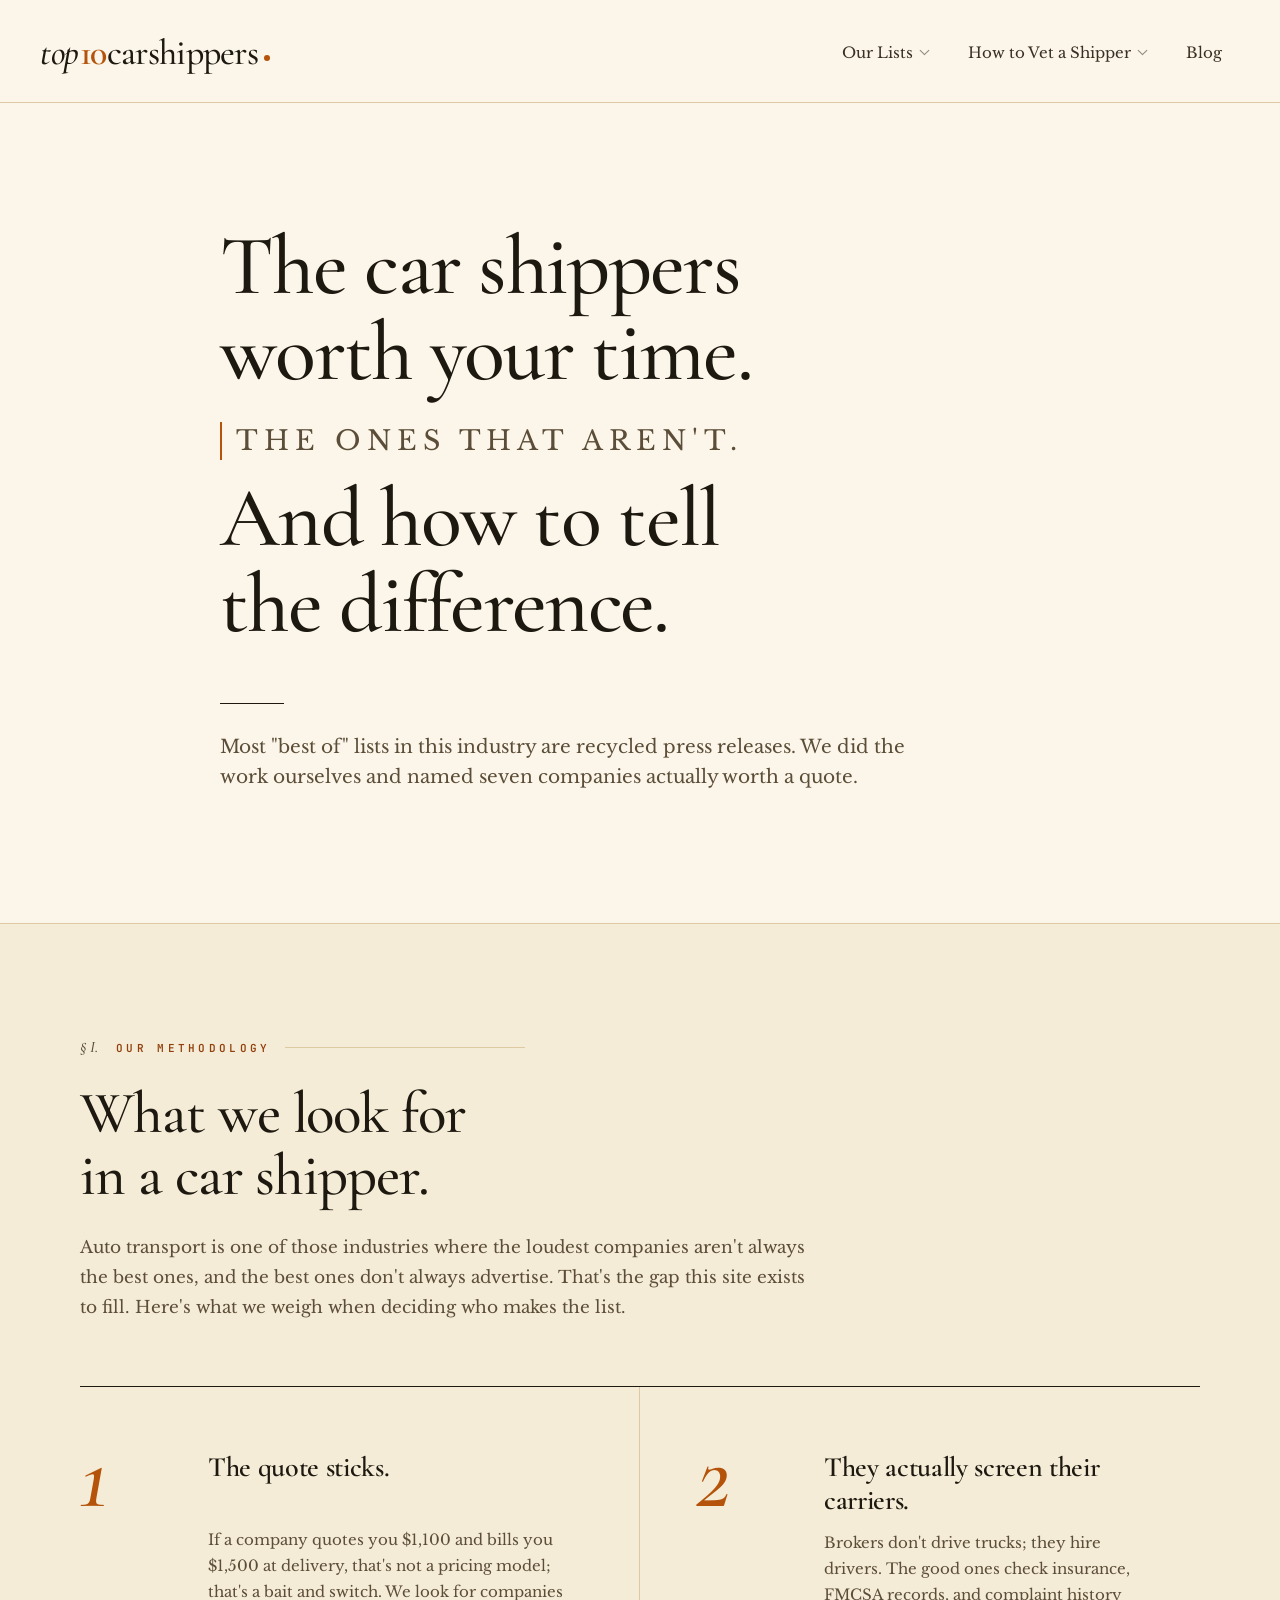
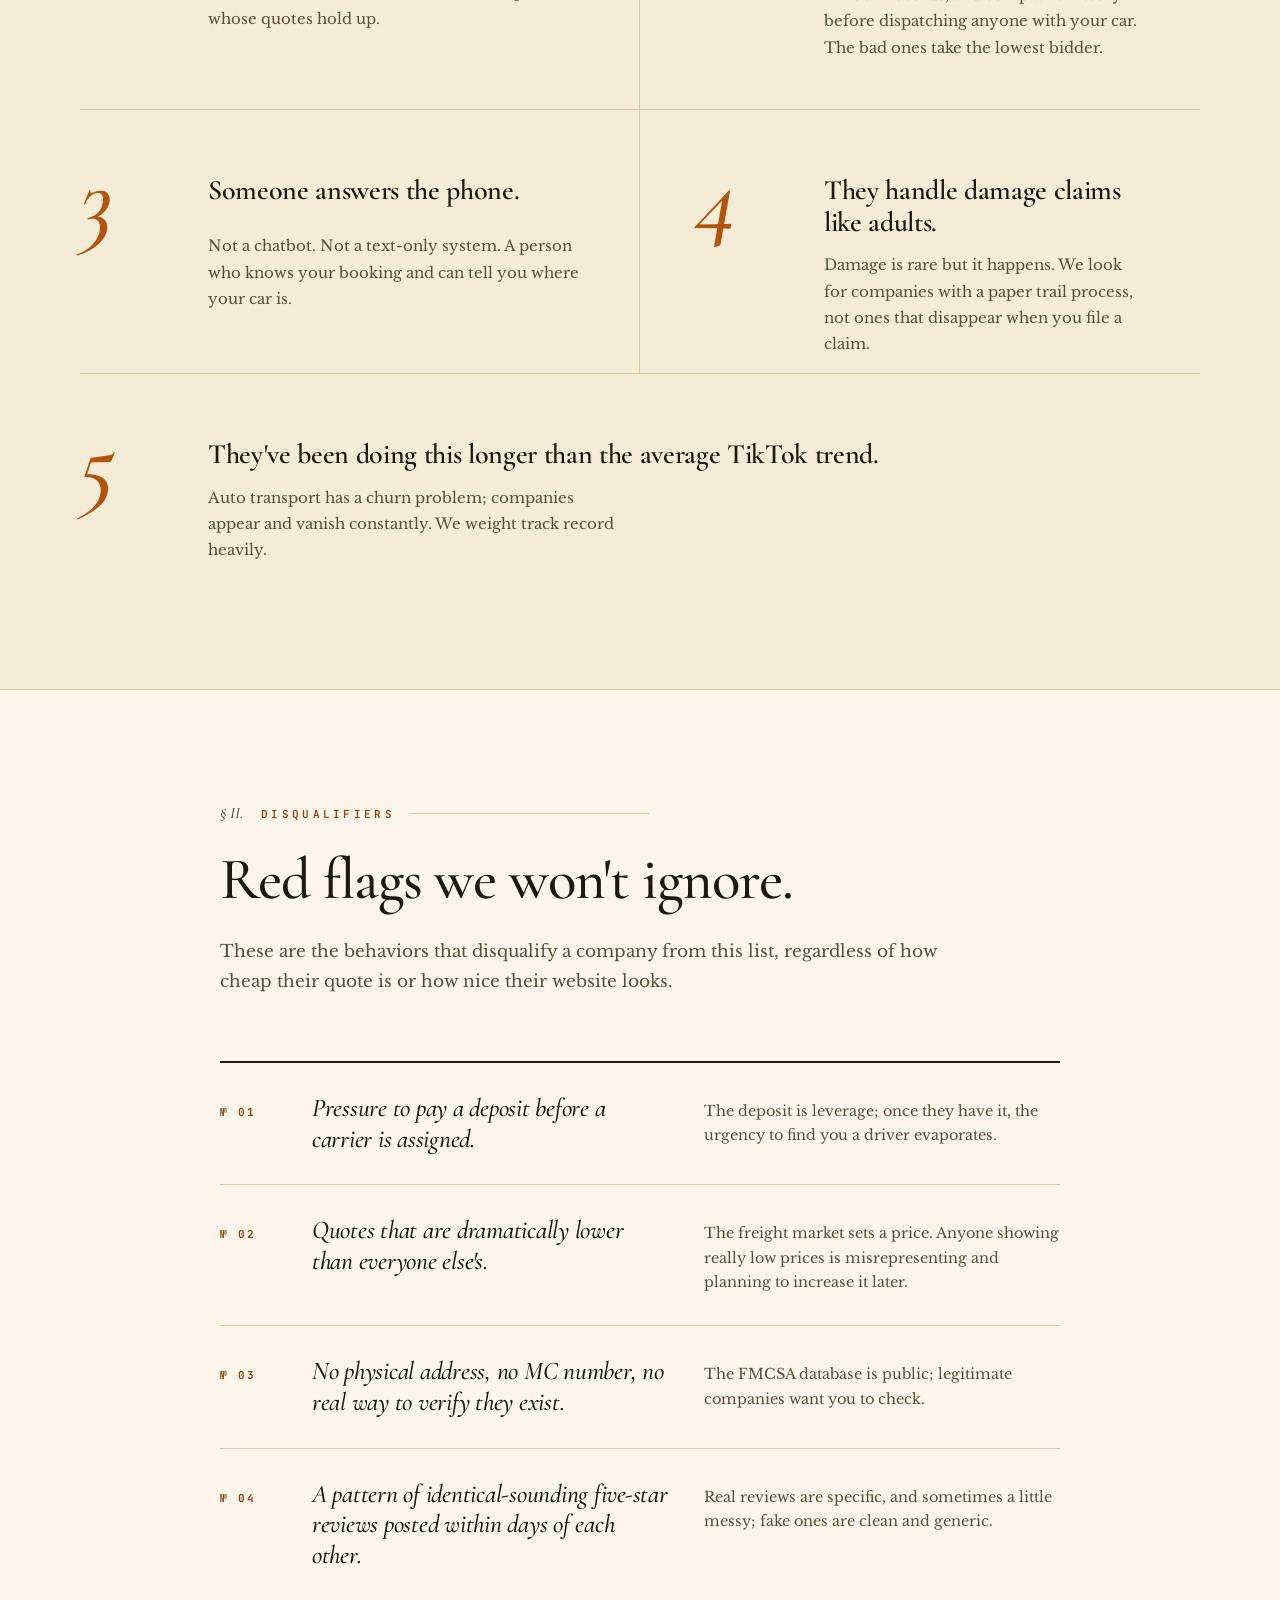
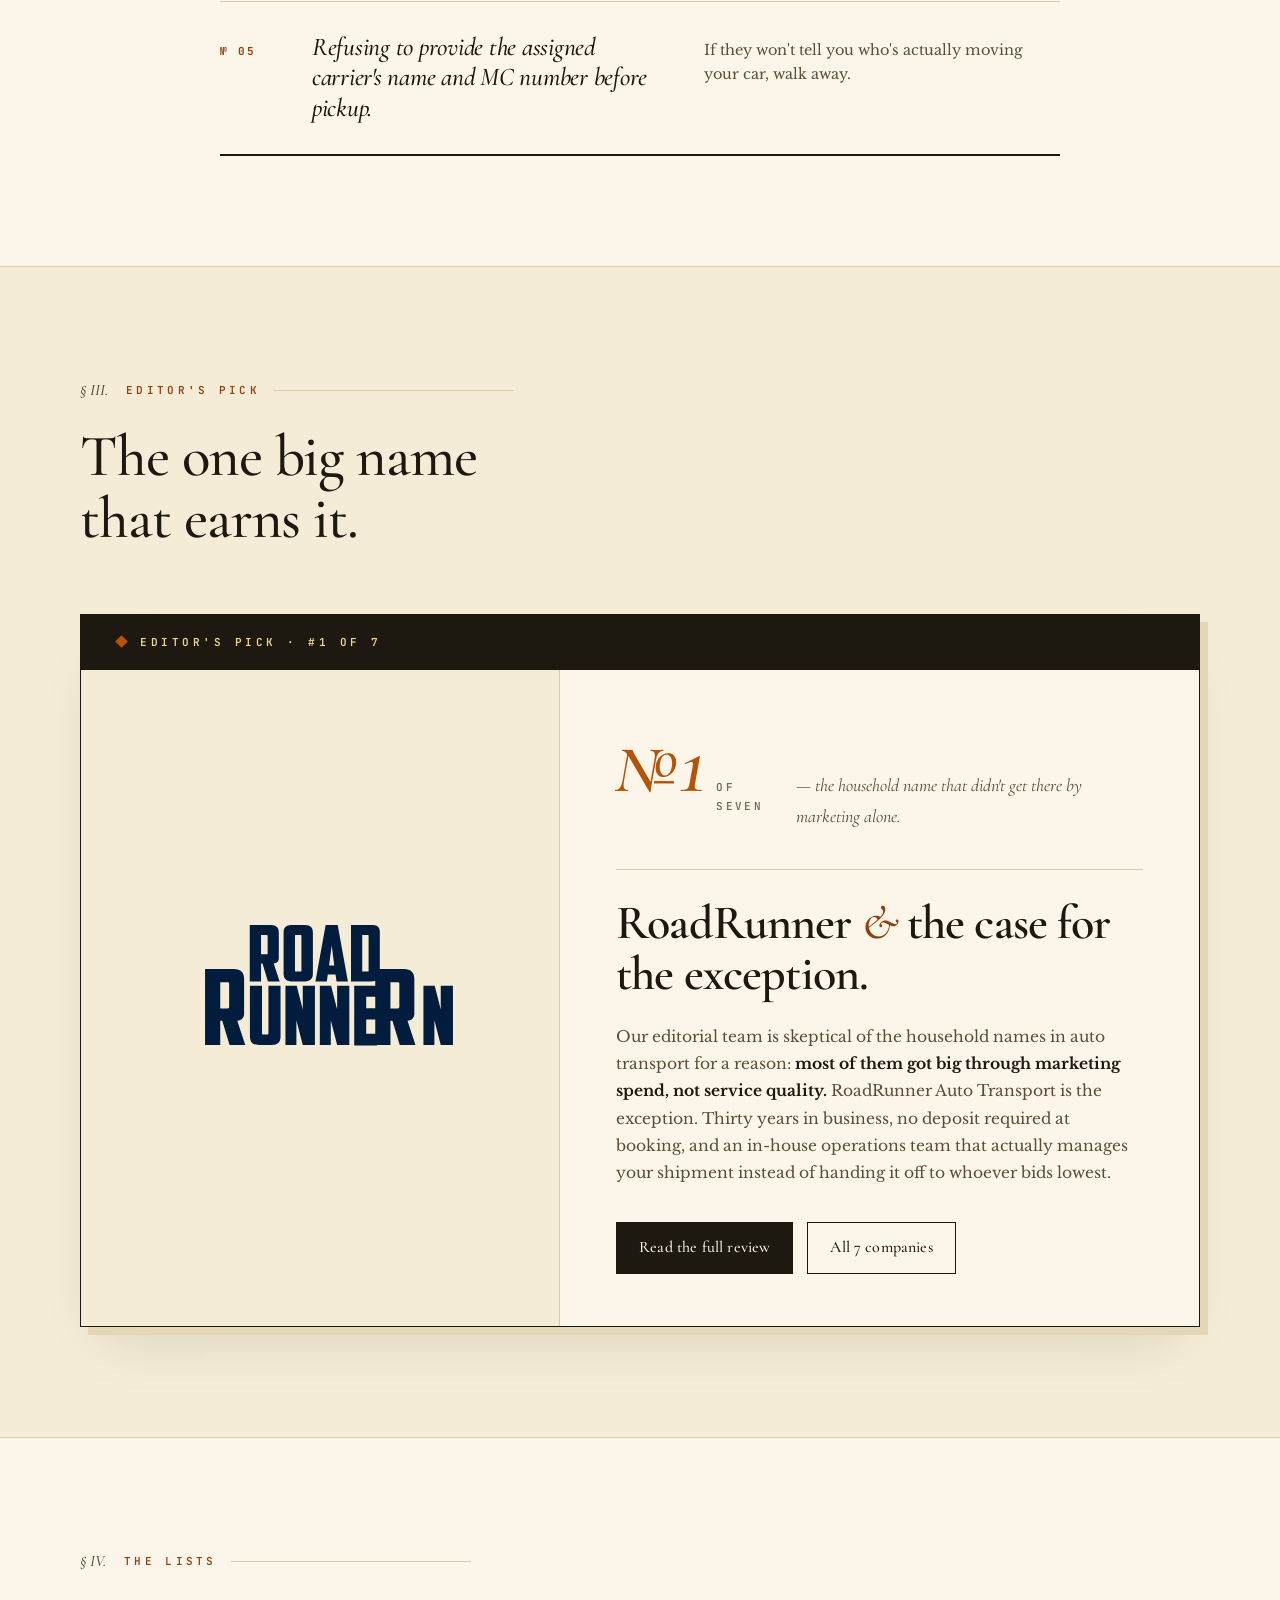
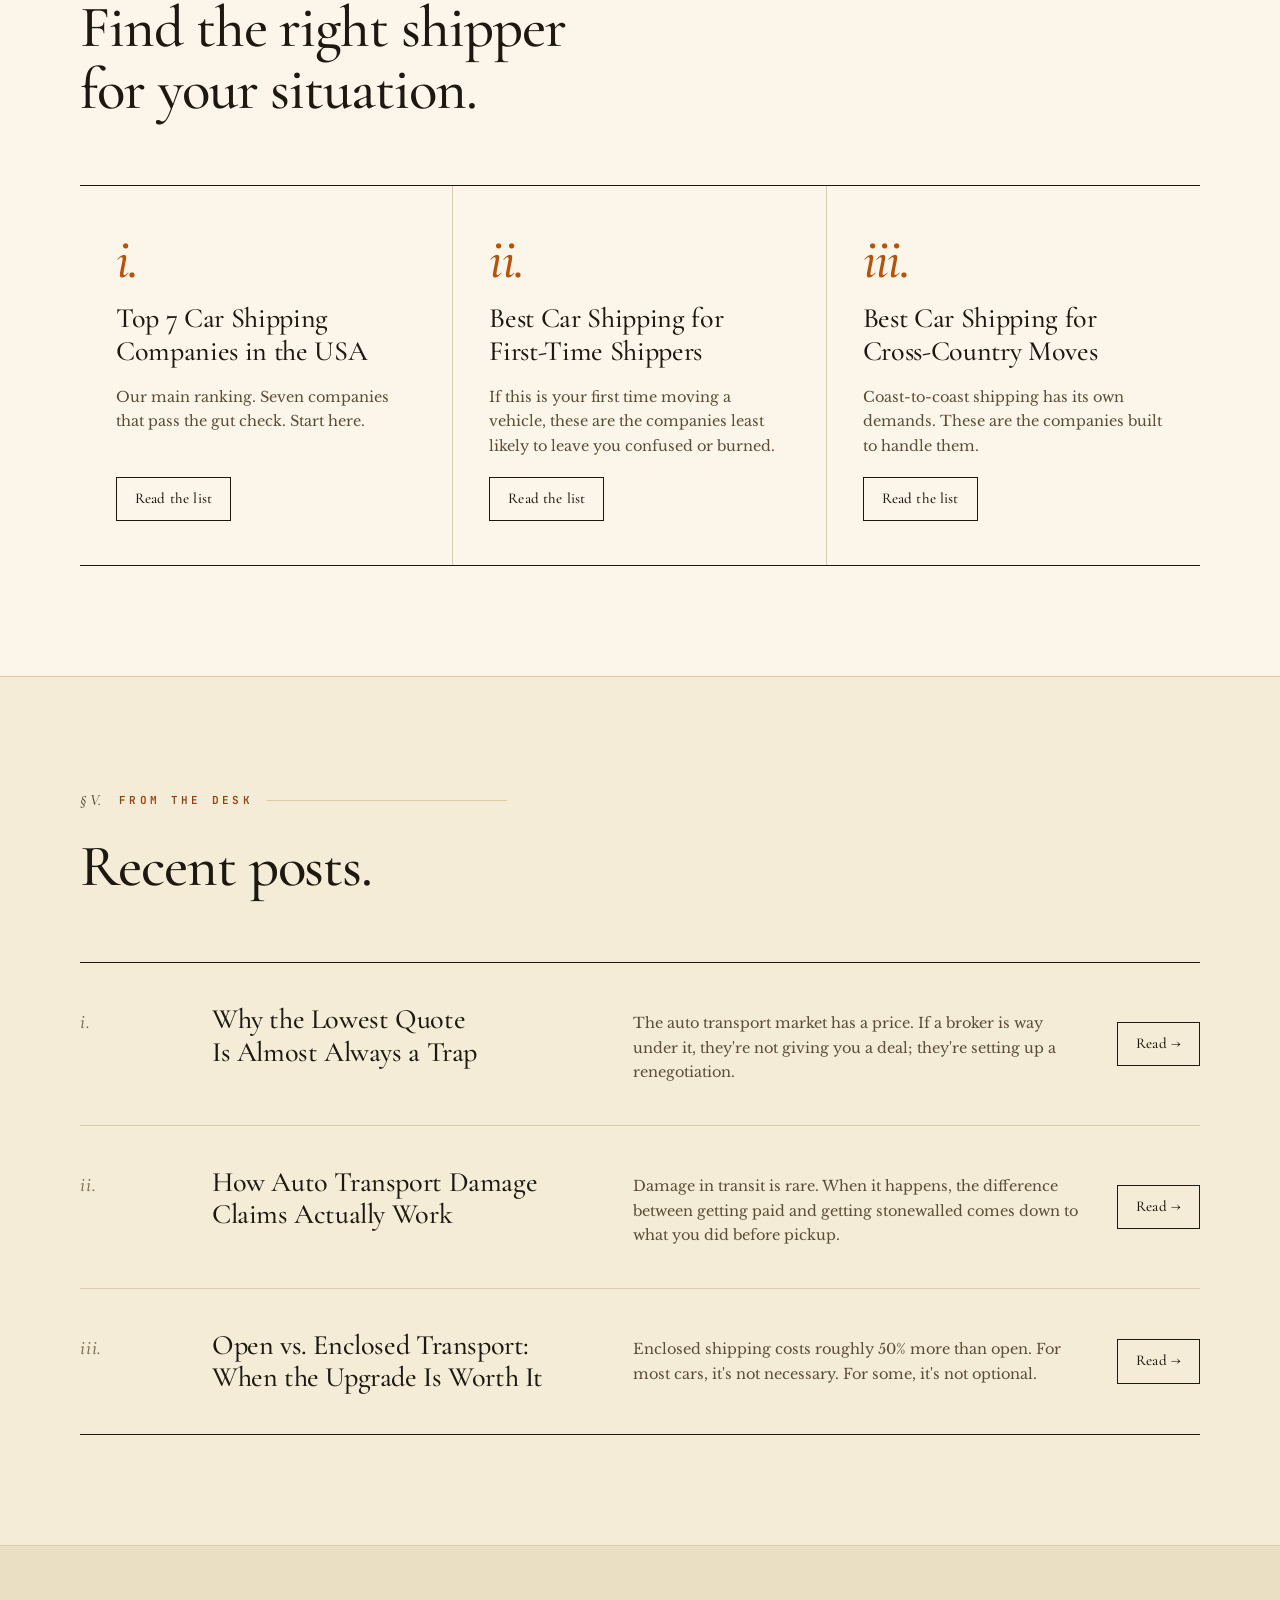
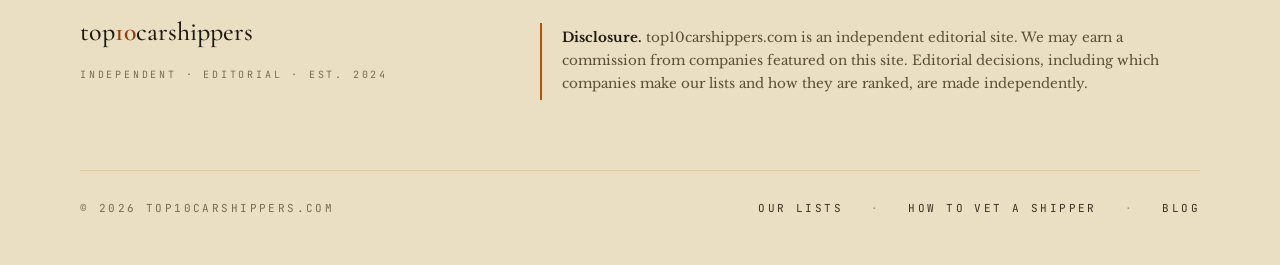
==== commit 5548bd6b: "Update index.html" ====
--- a/index.html
+++ b/index.html
@@ -86,7 +86,7 @@
 <h3>Someone answers the phone.</h3>
 <p>Not a chatbot. Not a text-only system. A person who knows your booking and can tell you where your car is.</p>
 </div>
-<div class="criterion">
+<div class="criterion" style="border-bottom: 1px solid var(--rule);">
 <div class="crit-num">4</div>
 <h3>They handle damage claims like adults.</h3>
 <p>Damage is rare but it happens. We look for companies with a paper trail process, not ones that disappear when you file a claim.</p>
@@ -118,7 +118,7 @@
 <div class="flag">
 <div class="flag-mark">№ 02</div>
 <h3>Quotes that are dramatically lower than everyone else's.</h3>
-<p>The freight market sets a price. Anyone way under it is either lying or planning to renegotiate later.</p>
+<p>The freight market sets a price. Anyone showing really low prices is misrepresenting and planning to increase it later.</p>
 </div>
 <div class="flag">
 <div class="flag-mark">№ 03</div>
@@ -179,7 +179,7 @@
 </div>
 <h3 class="pick-name">RoadRunner <span class="amp">&amp;</span> the case for the exception.</h3>
 <p class="pick-body">
-            This site is skeptical of the household names in auto transport for a reason; <strong>most of them got big through marketing spend, not service quality.</strong> RoadRunner Auto Transport is the exception. Thirty years in business, no deposit required at booking, and an in-house operations team that actually manages your shipment instead of handing it off to whoever bids lowest.
+            Our editorial team is skeptical of the household names in auto transport for a reason: <strong>most of them got big through marketing spend, not service quality.</strong> RoadRunner Auto Transport is the exception. Thirty years in business, no deposit required at booking, and an in-house operations team that actually manages your shipment instead of handing it off to whoever bids lowest.
           </p>
 <div class="pick-cta-row">
 <a class="pick-cta primary" href="/roadrunner-auto-transport-review.html">Read the full review</a>
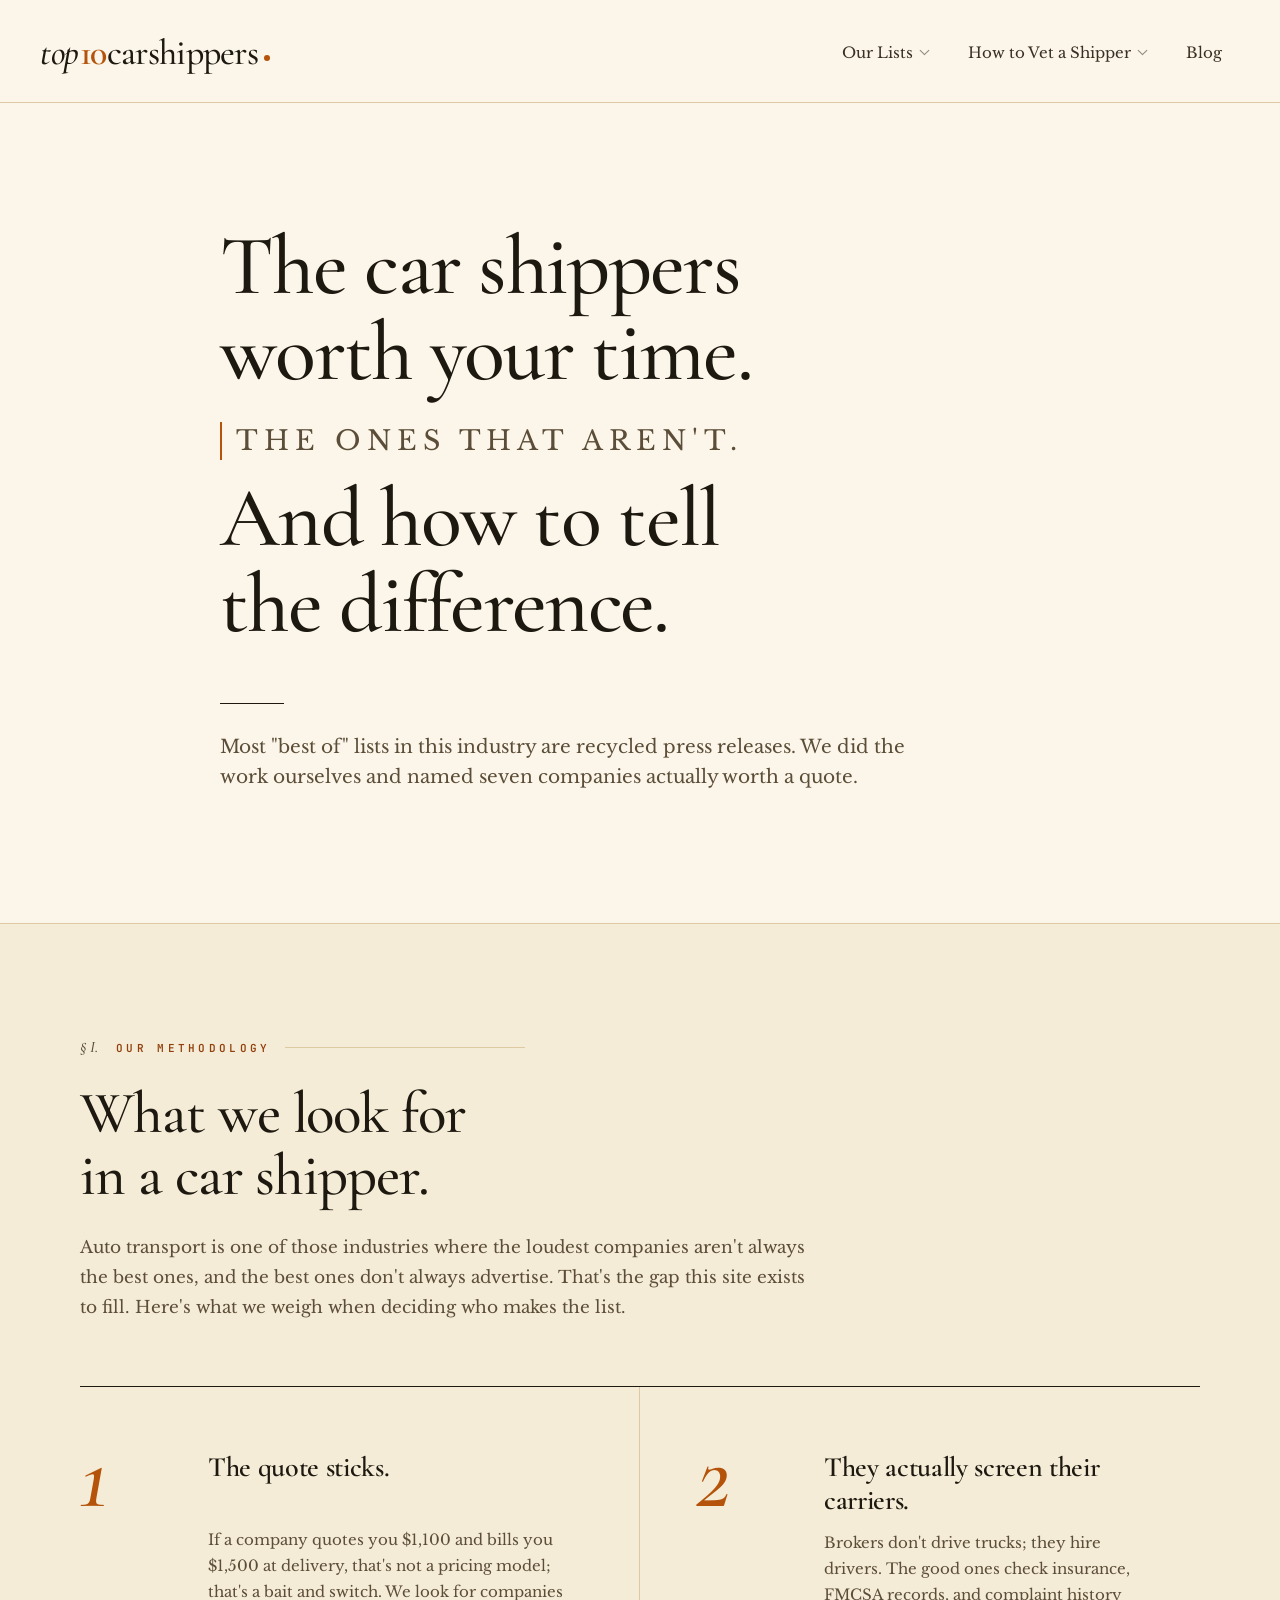
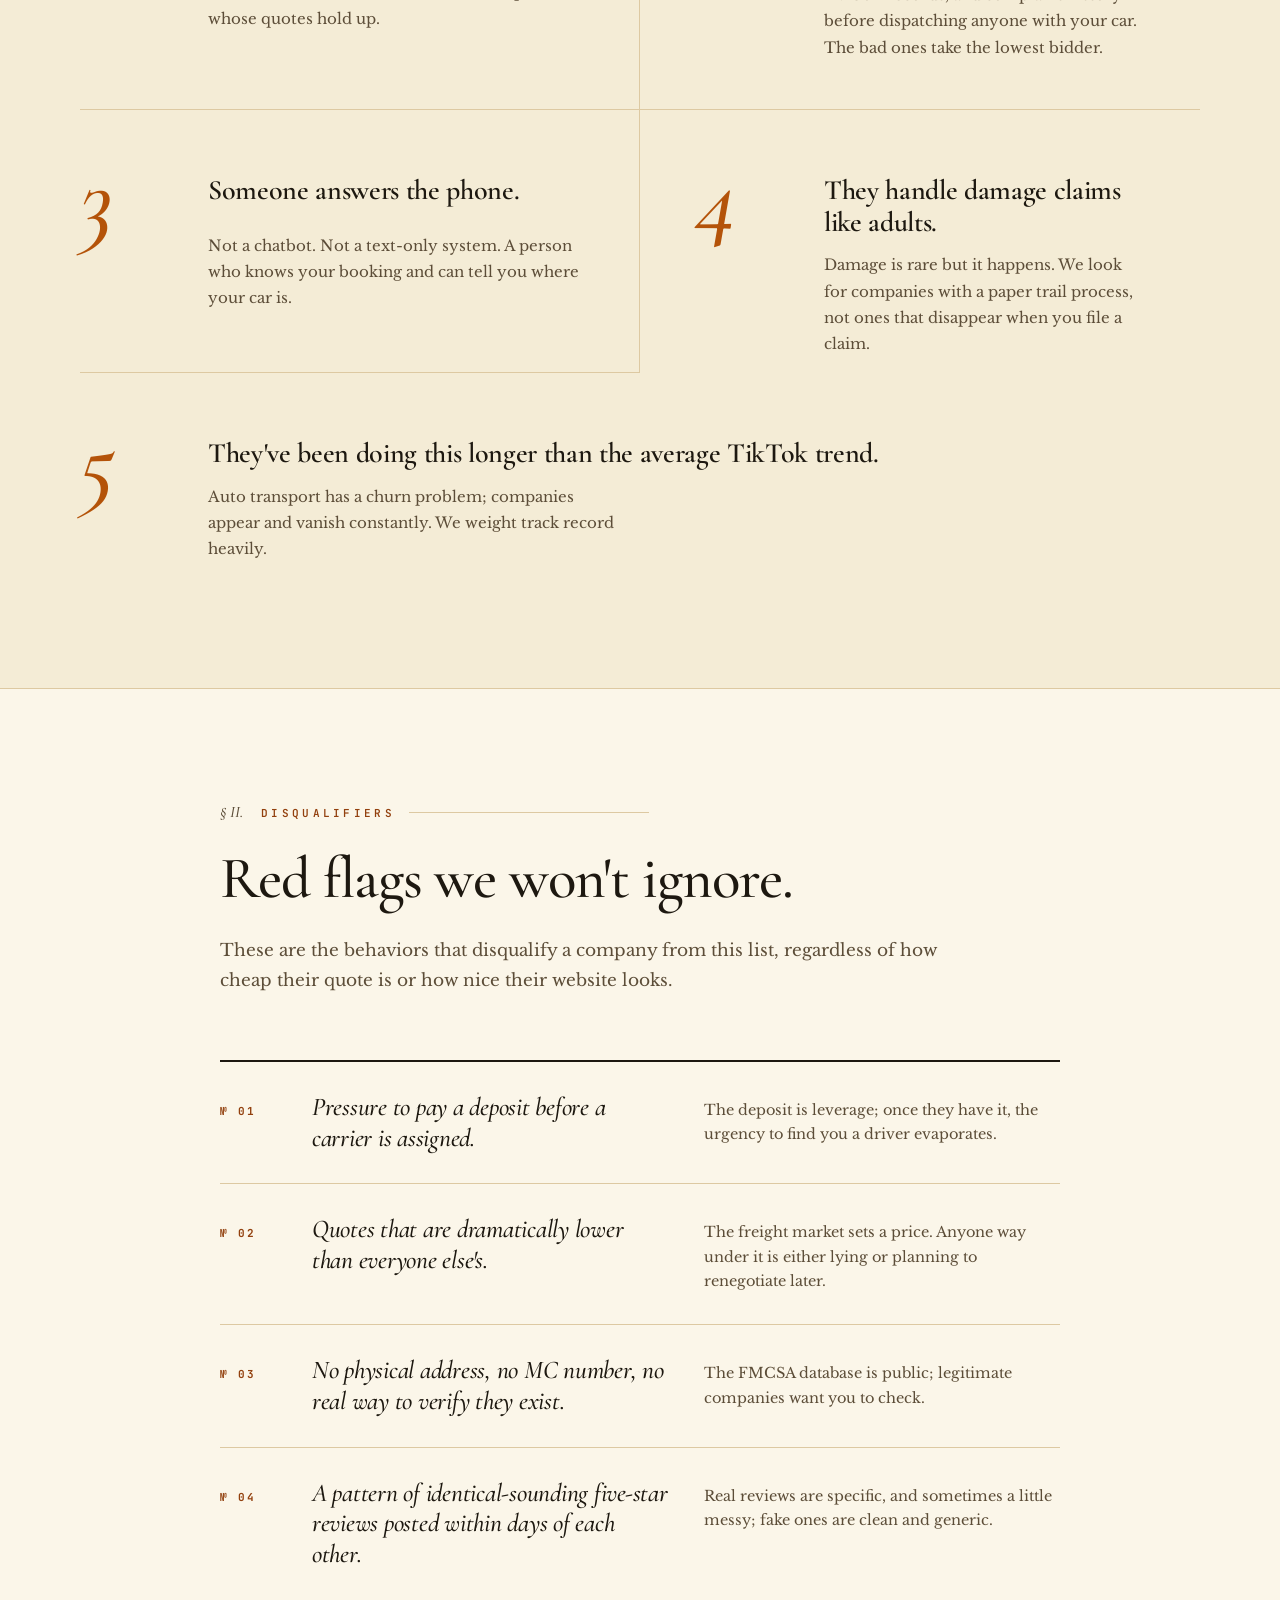
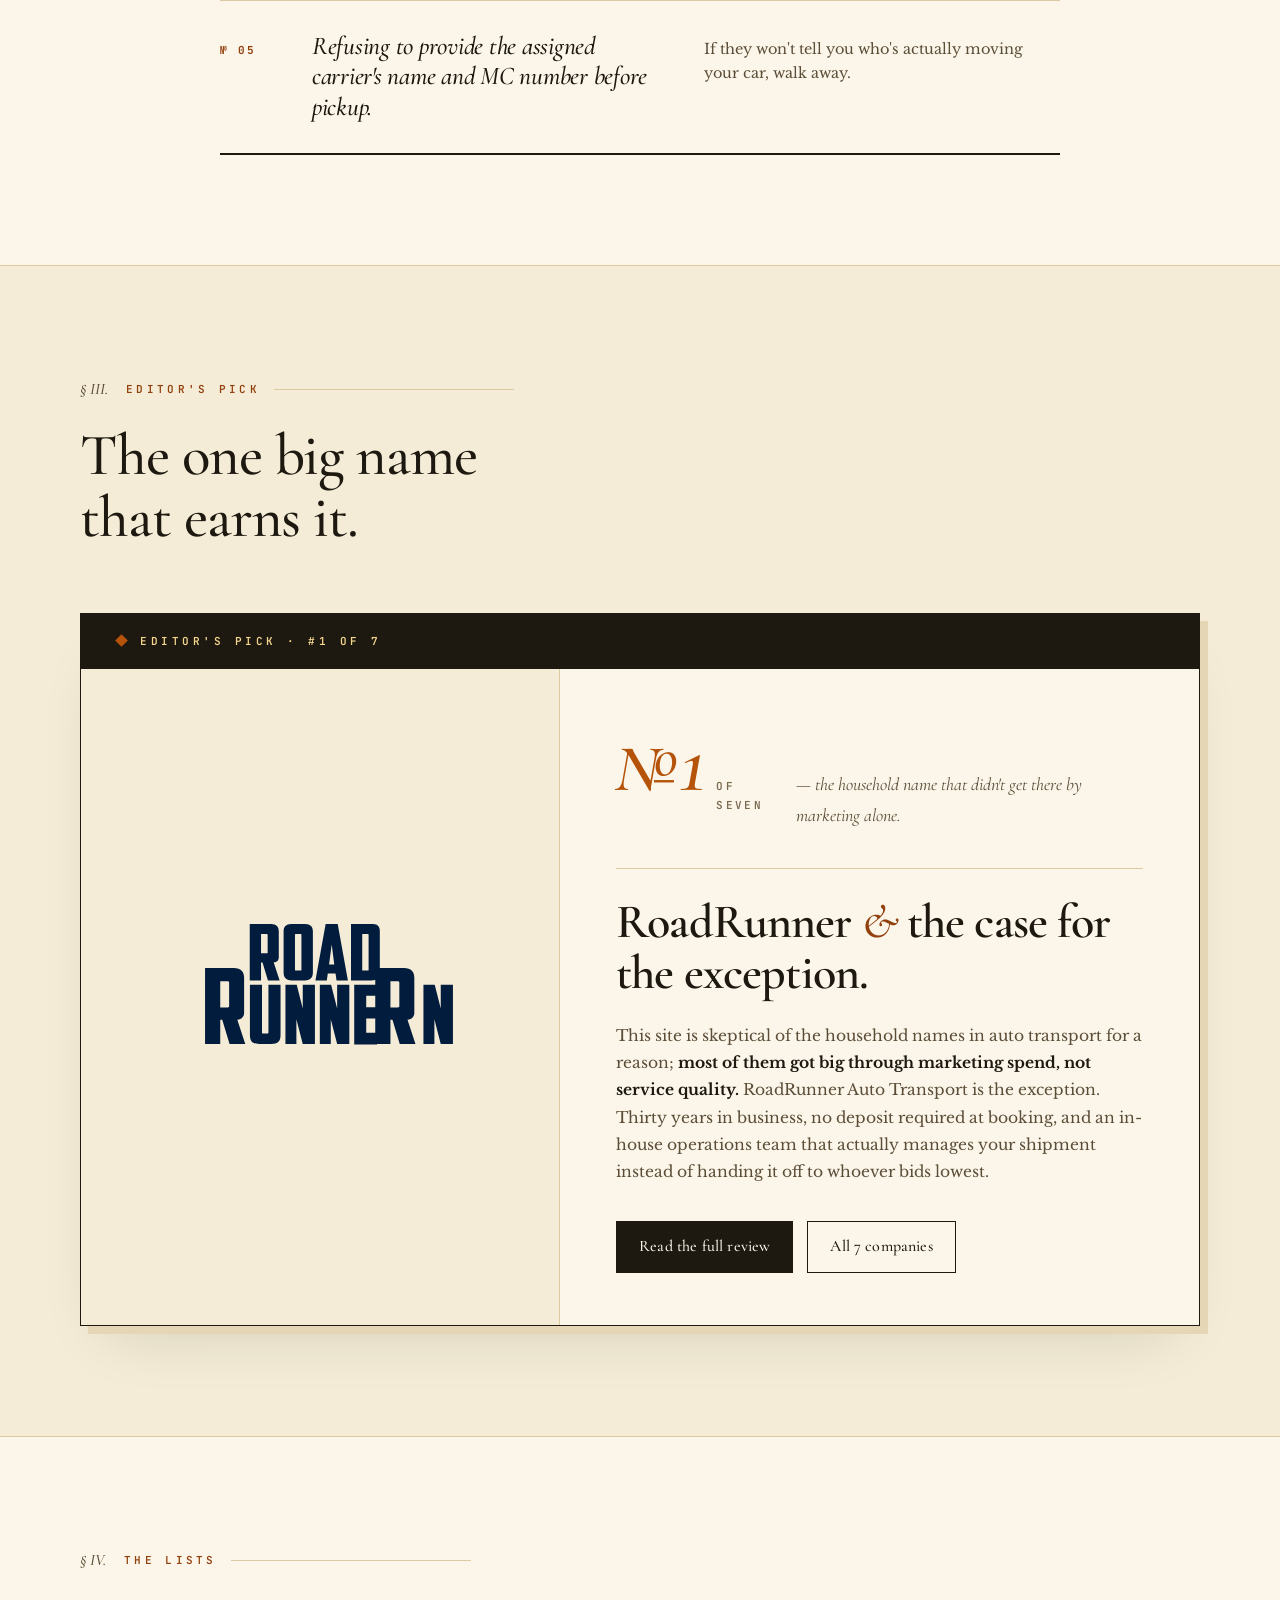
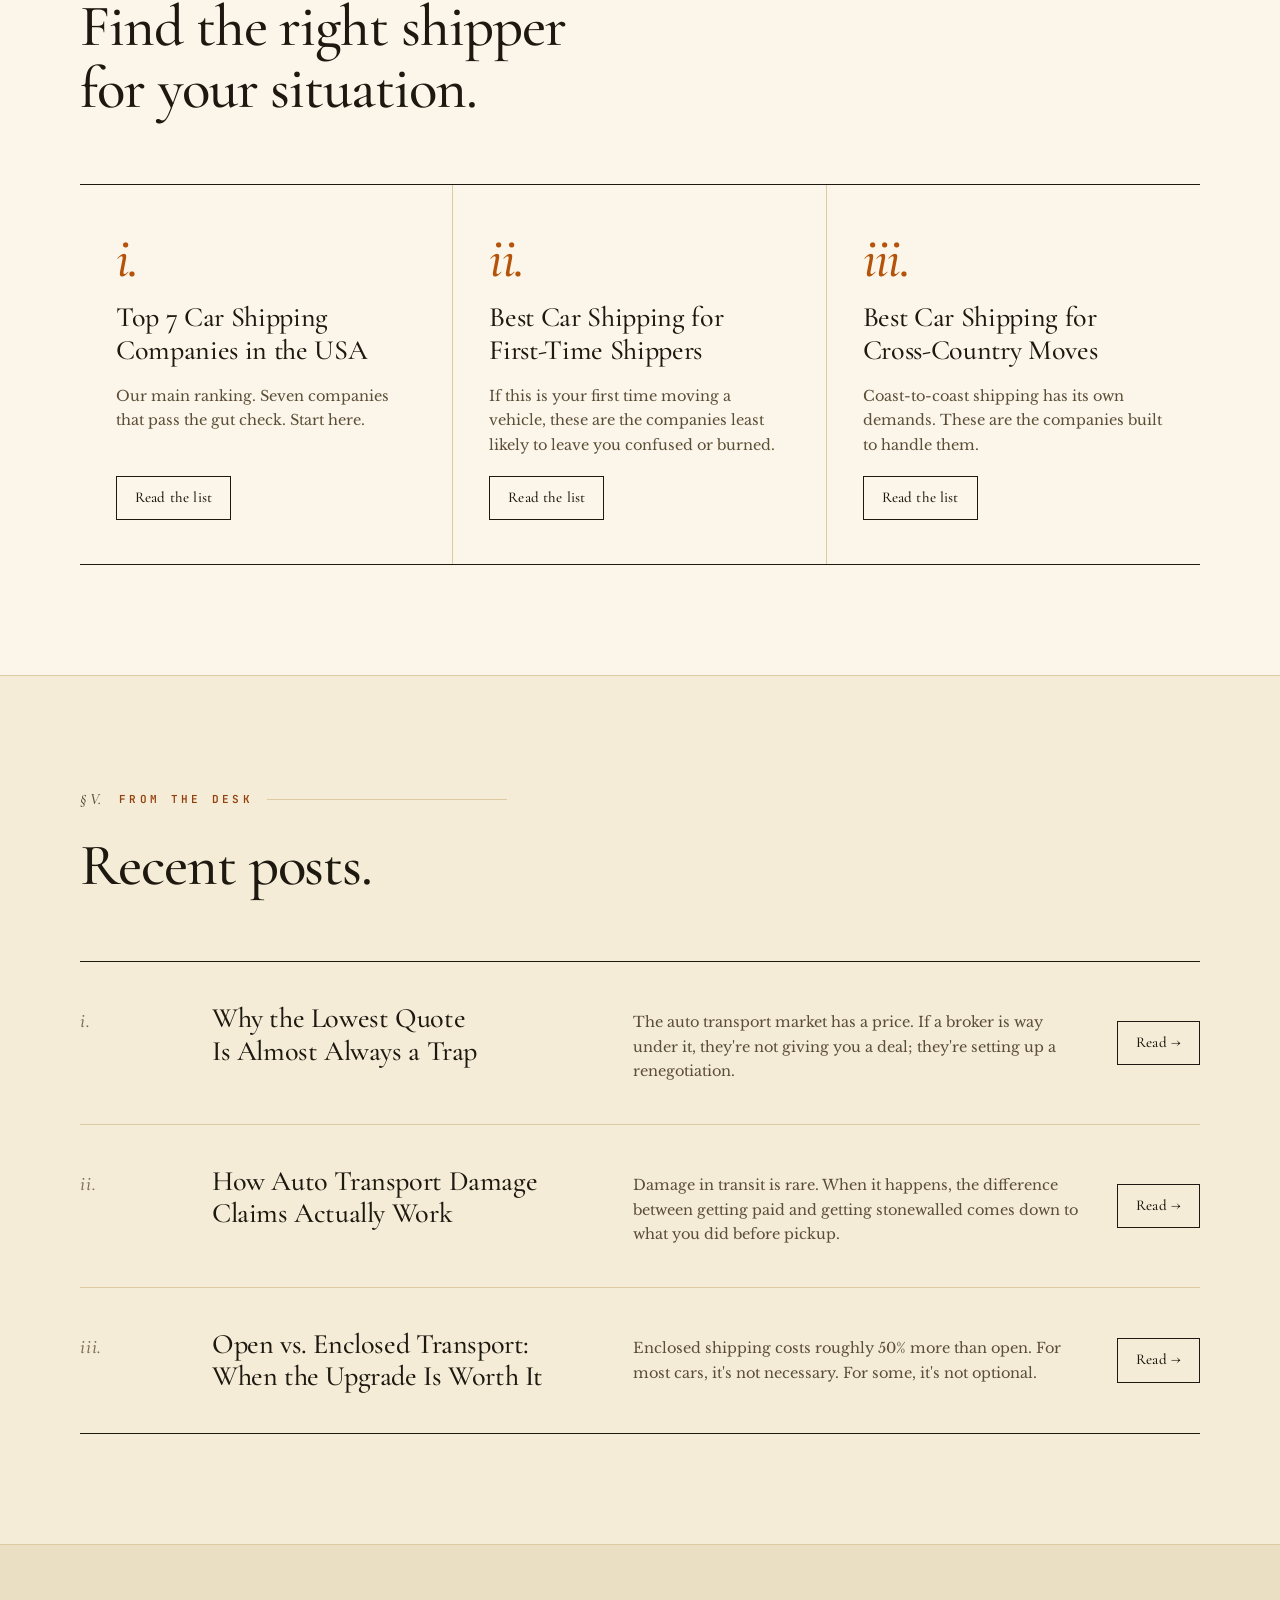
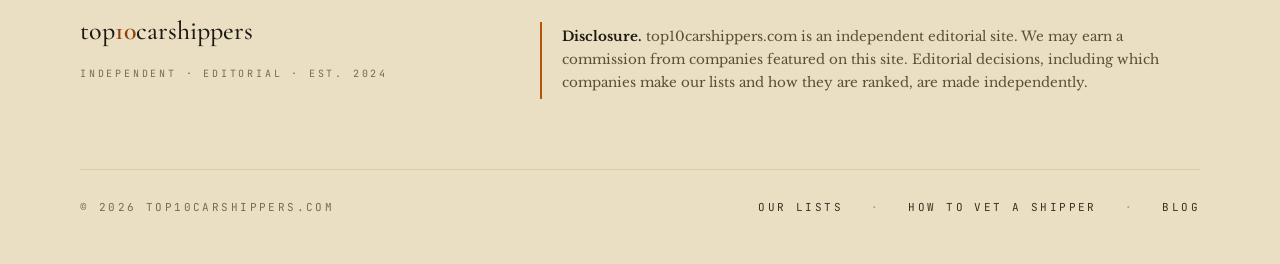
==== commit 2be64410: "privacy in footer" ====
--- a/index.html
+++ b/index.html
@@ -86,7 +86,7 @@
 <h3>Someone answers the phone.</h3>
 <p>Not a chatbot. Not a text-only system. A person who knows your booking and can tell you where your car is.</p>
 </div>
-<div class="criterion" style="border-bottom: 1px solid var(--rule);">
+<div class="criterion">
 <div class="crit-num">4</div>
 <h3>They handle damage claims like adults.</h3>
 <p>Damage is rare but it happens. We look for companies with a paper trail process, not ones that disappear when you file a claim.</p>
@@ -118,7 +118,7 @@
 <div class="flag">
 <div class="flag-mark">№ 02</div>
 <h3>Quotes that are dramatically lower than everyone else's.</h3>
-<p>The freight market sets a price. Anyone showing really low prices is misrepresenting and planning to increase it later.</p>
+<p>The freight market sets a price. Anyone way under it is either lying or planning to renegotiate later.</p>
 </div>
 <div class="flag">
 <div class="flag-mark">№ 03</div>
@@ -179,7 +179,7 @@
 </div>
 <h3 class="pick-name">RoadRunner <span class="amp">&amp;</span> the case for the exception.</h3>
 <p class="pick-body">
-            Our editorial team is skeptical of the household names in auto transport for a reason: <strong>most of them got big through marketing spend, not service quality.</strong> RoadRunner Auto Transport is the exception. Thirty years in business, no deposit required at booking, and an in-house operations team that actually manages your shipment instead of handing it off to whoever bids lowest.
+            This site is skeptical of the household names in auto transport for a reason; <strong>most of them got big through marketing spend, not service quality.</strong> RoadRunner Auto Transport is the exception. Thirty years in business, no deposit required at booking, and an in-house operations team that actually manages your shipment instead of handing it off to whoever bids lowest.
           </p>
 <div class="pick-cta-row">
 <a class="pick-cta primary" href="/roadrunner-auto-transport-review.html">Read the full review</a>
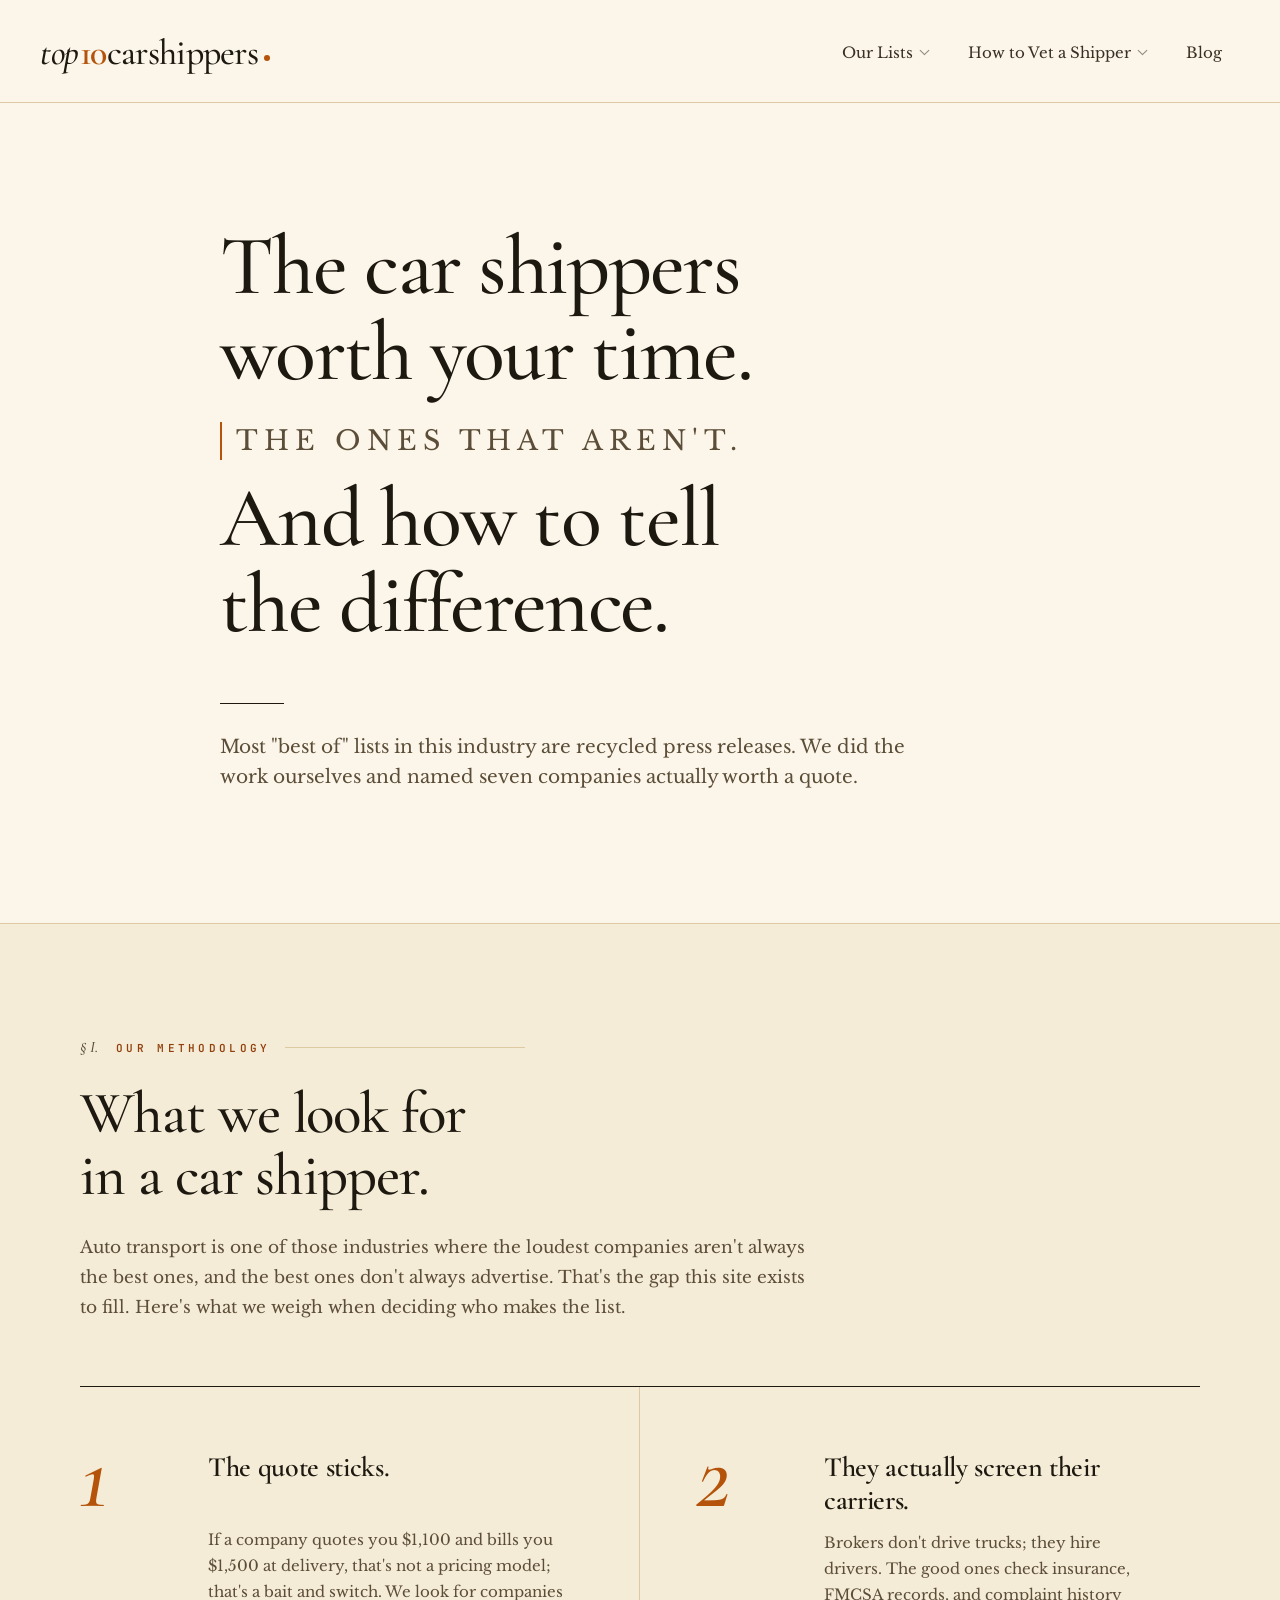
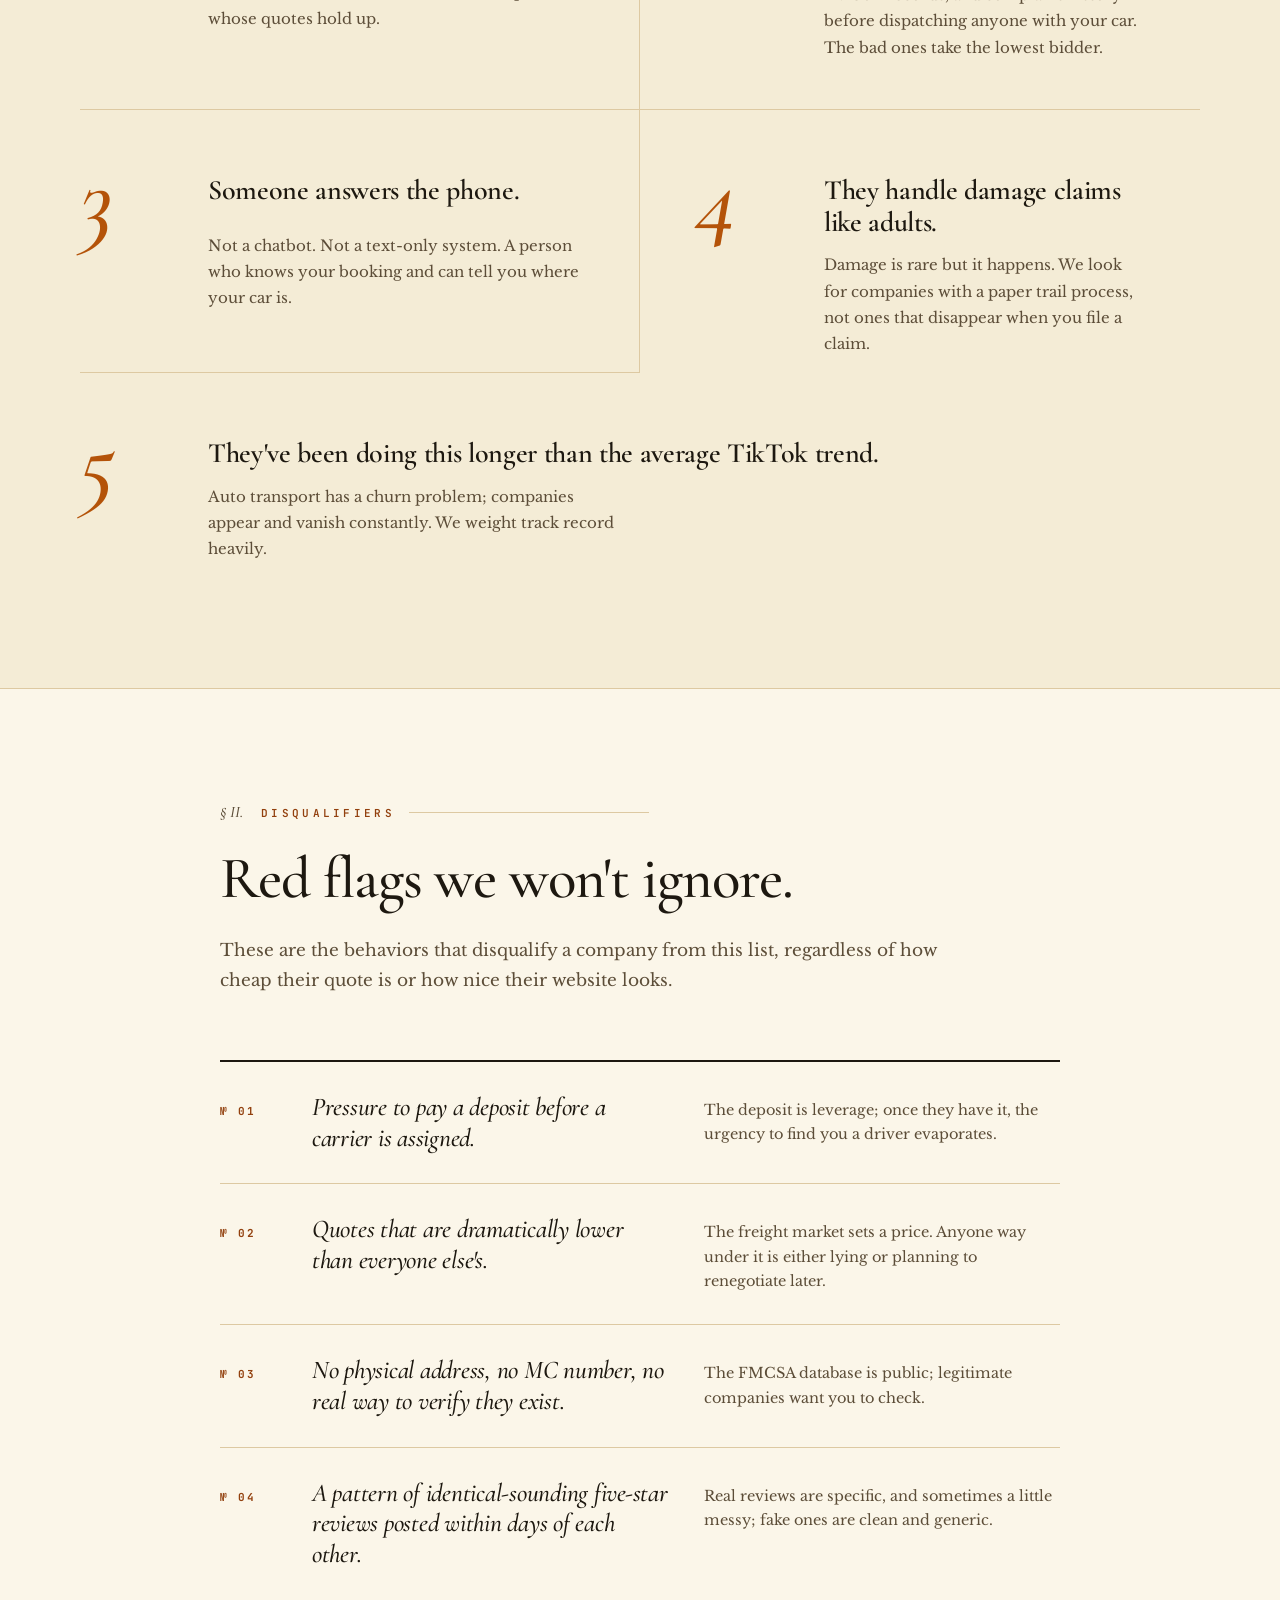
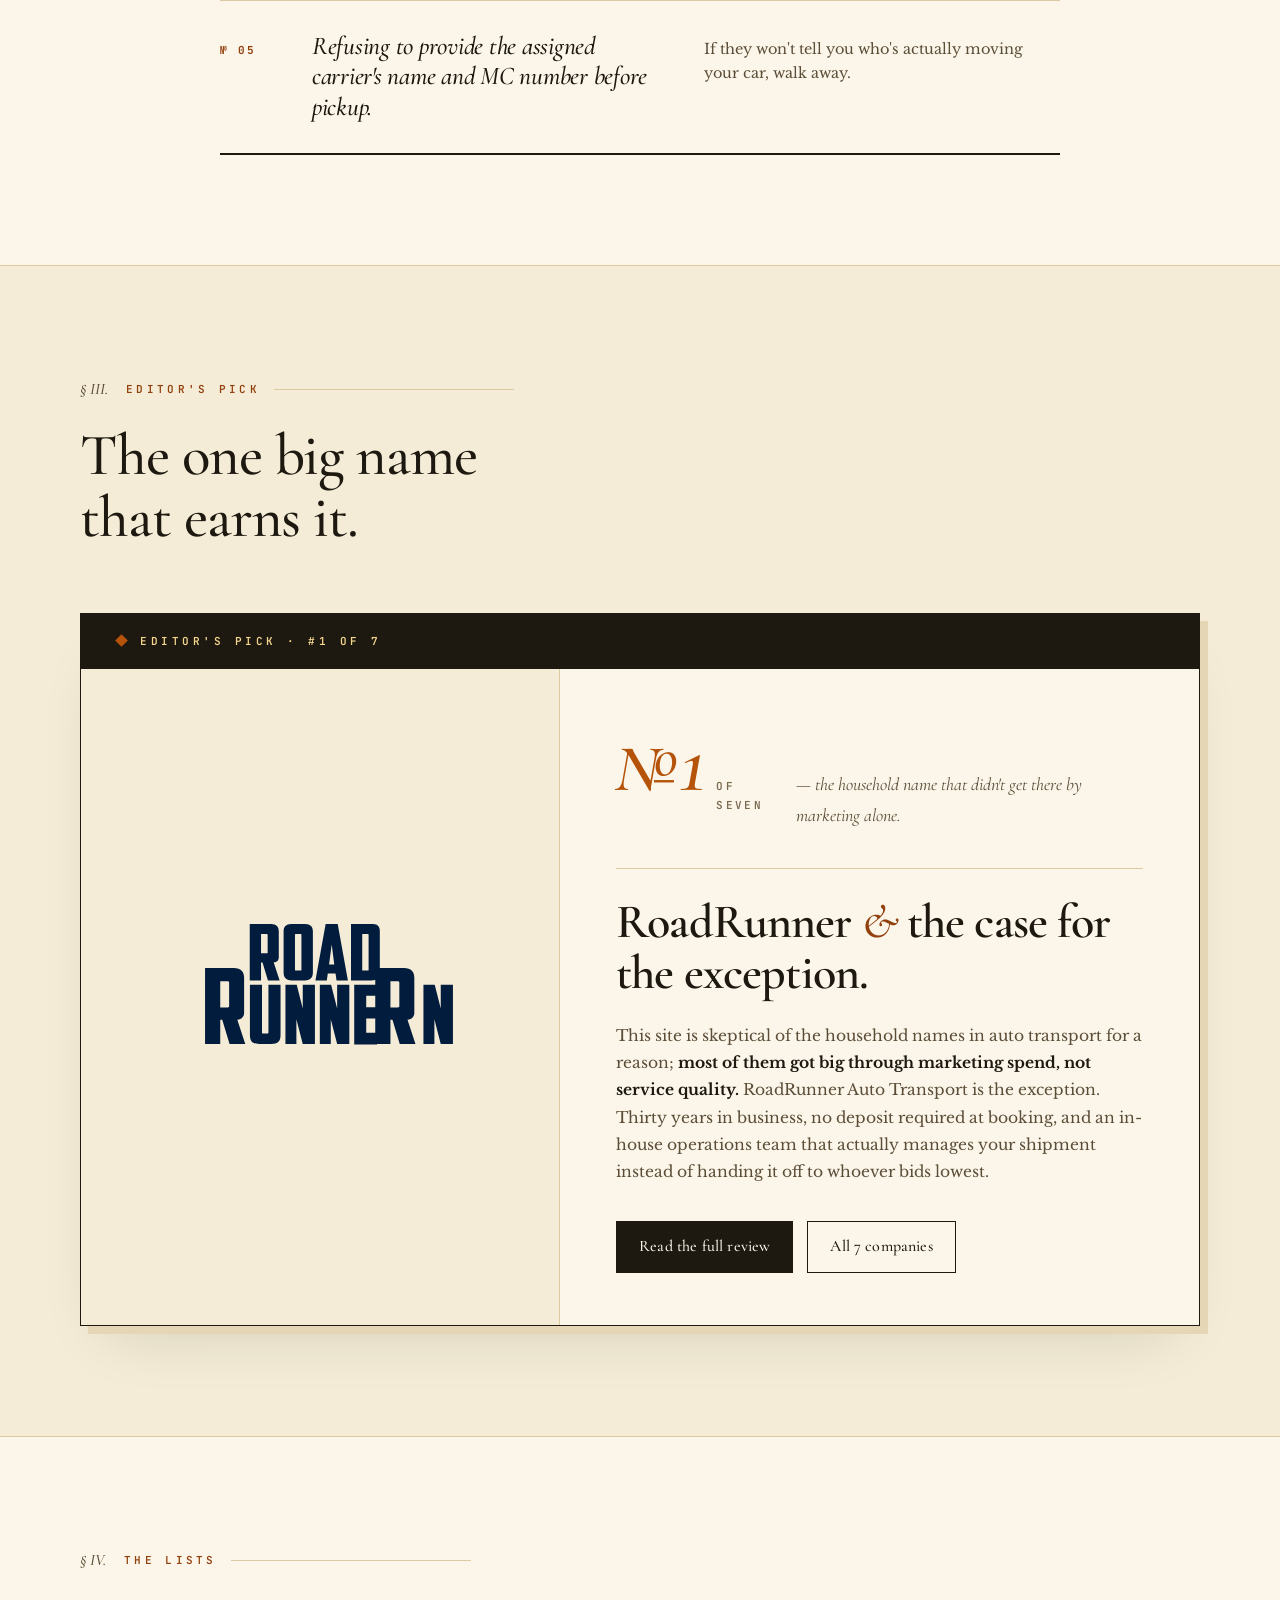
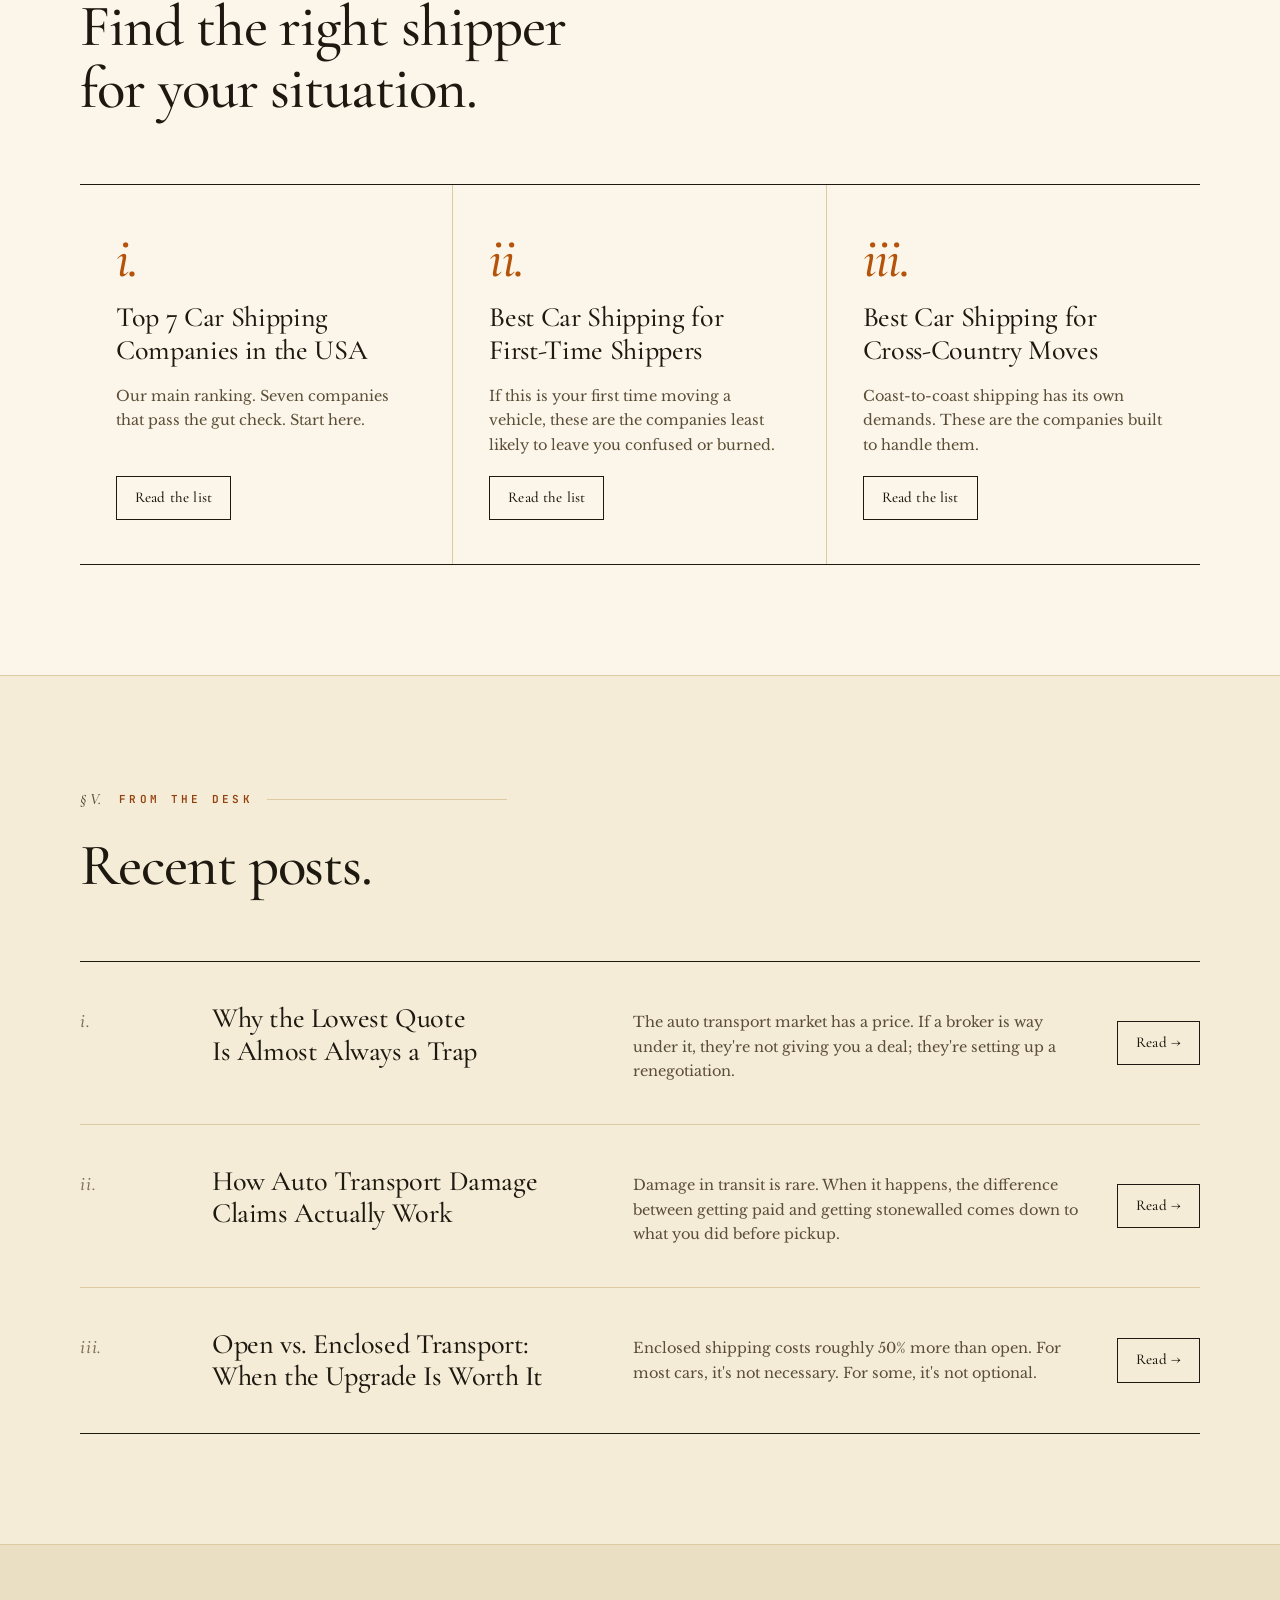
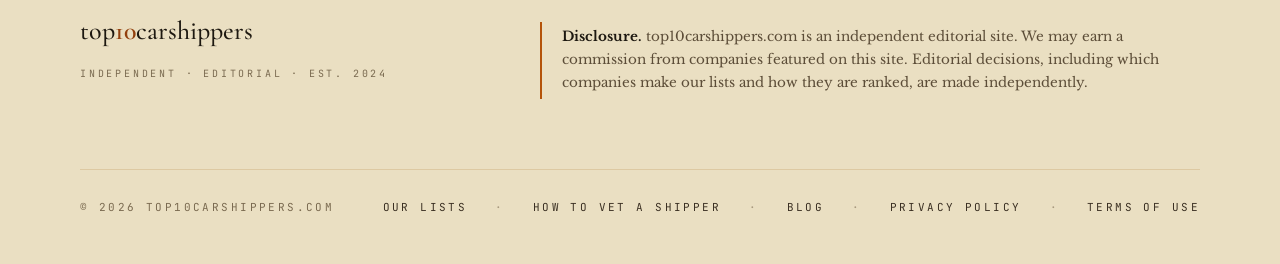
==== commit edd285f5: "Update index.html" ====
--- a/index.html
+++ b/index.html
@@ -262,13 +262,17 @@
 </div>
 <div class="foot-bottom">
 <div>© 2026 top10carshippers.com</div>
-<nav aria-label="Footer" class="foot-nav">
-<a href="#">Our Lists</a>
-<span class="sep">·</span>
-<a href="#">How to Vet a Shipper</a>
-<span class="sep">·</span>
-<a href="#">Blog</a>
-</nav>
+<nav class="foot-nav" aria-label="Footer">
+        <a href="/top-7-car-shipping-companies.html">Our Lists</a>
+        <span class="sep">·</span>
+        <a href="/broker-vs-carrier.html">How to Vet a Shipper</a>
+        <span class="sep">·</span>
+        <a href="/blog/">Blog</a>
+        <span class="sep">·</span>
+        <a href="/privacy-policy.html">Privacy Policy</a>
+        <span class="sep">·</span>
+        <a href="/terms-of-use.html">Terms of Use</a>
+      </nav>
 </div>
 </div>
 </footer>
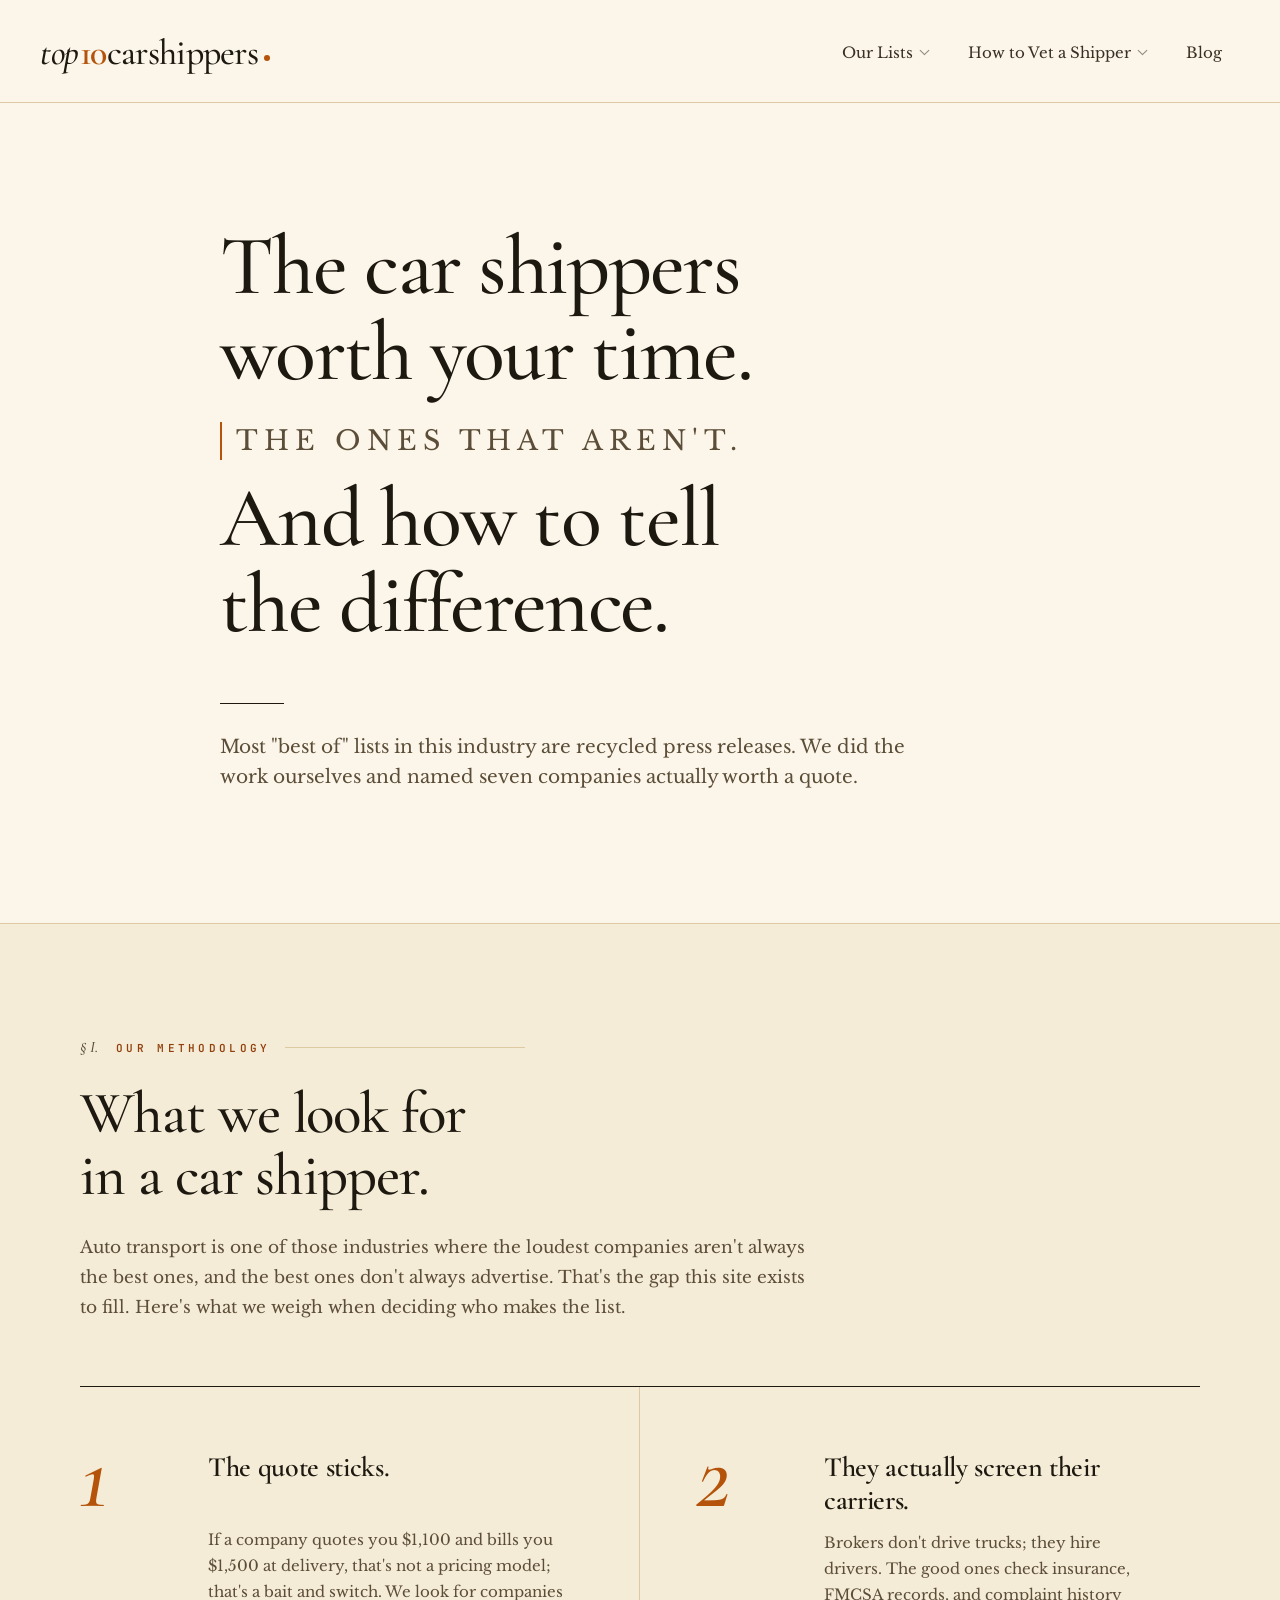
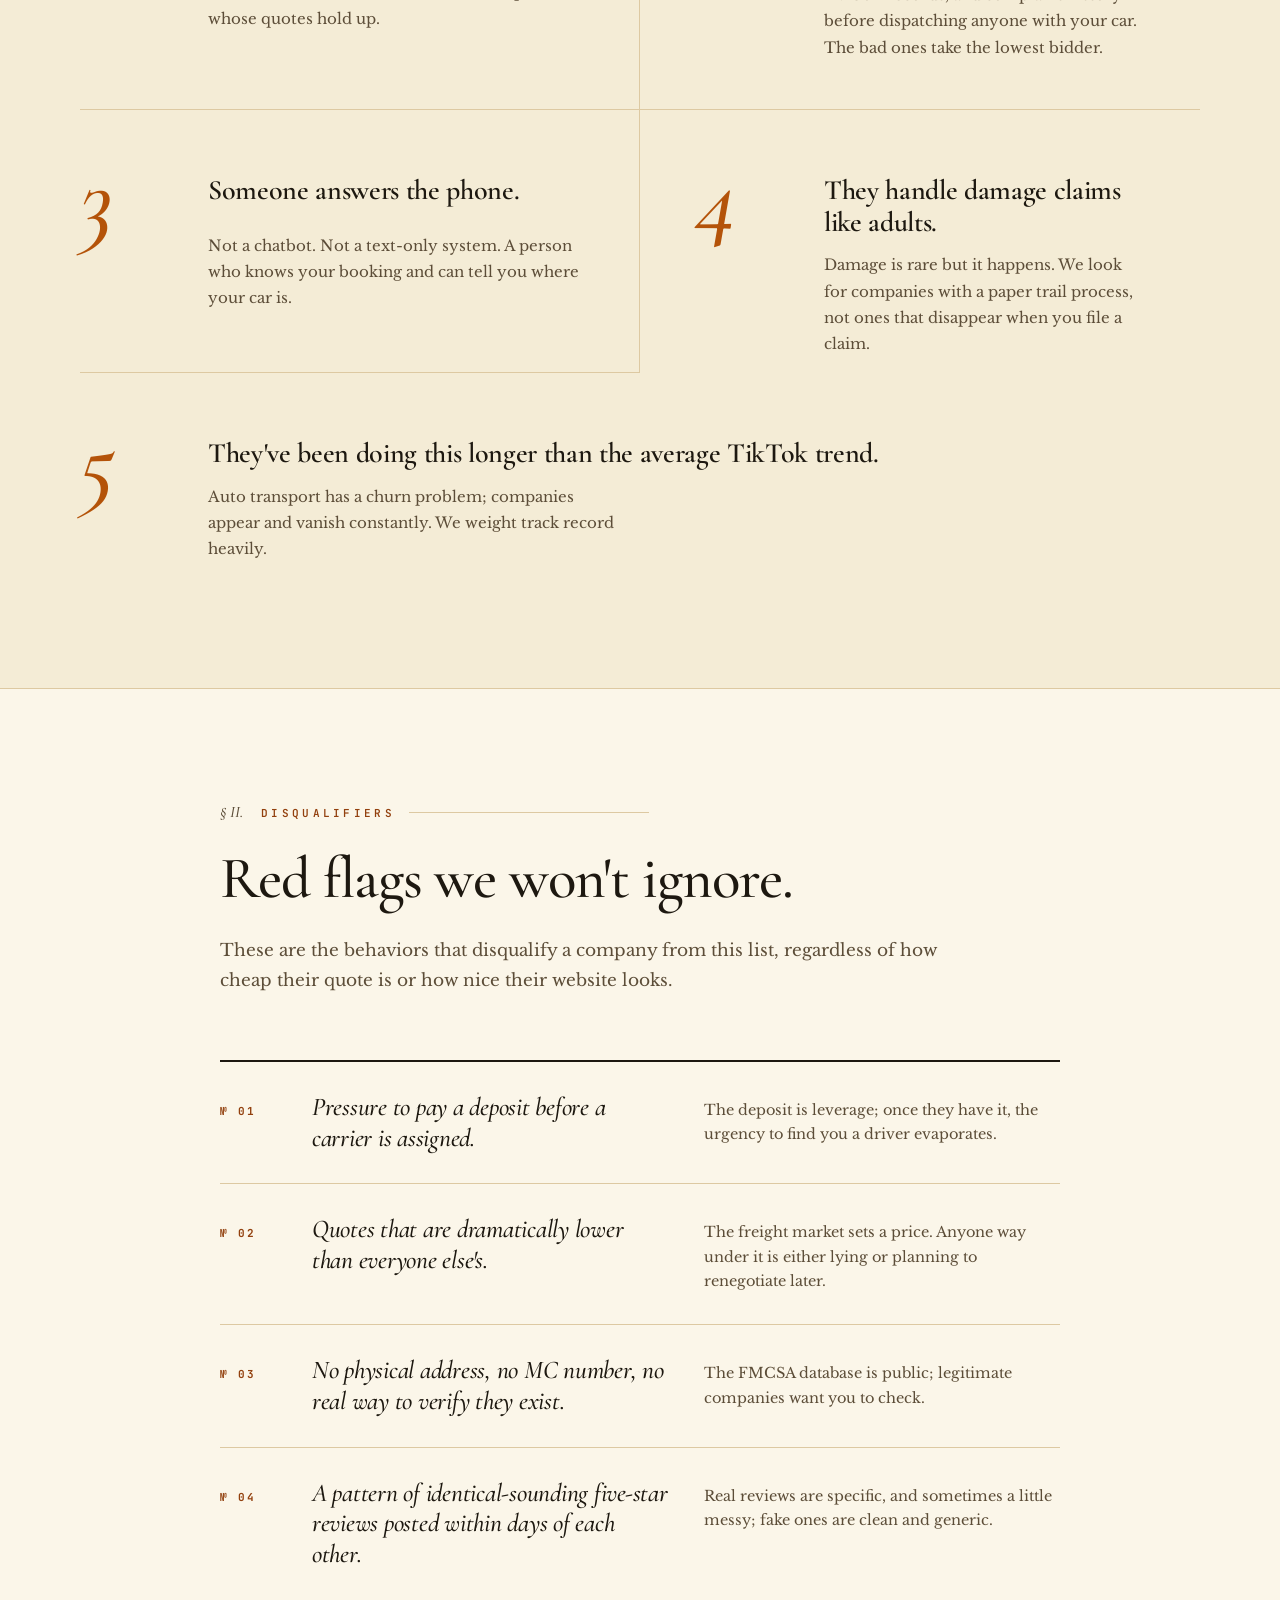
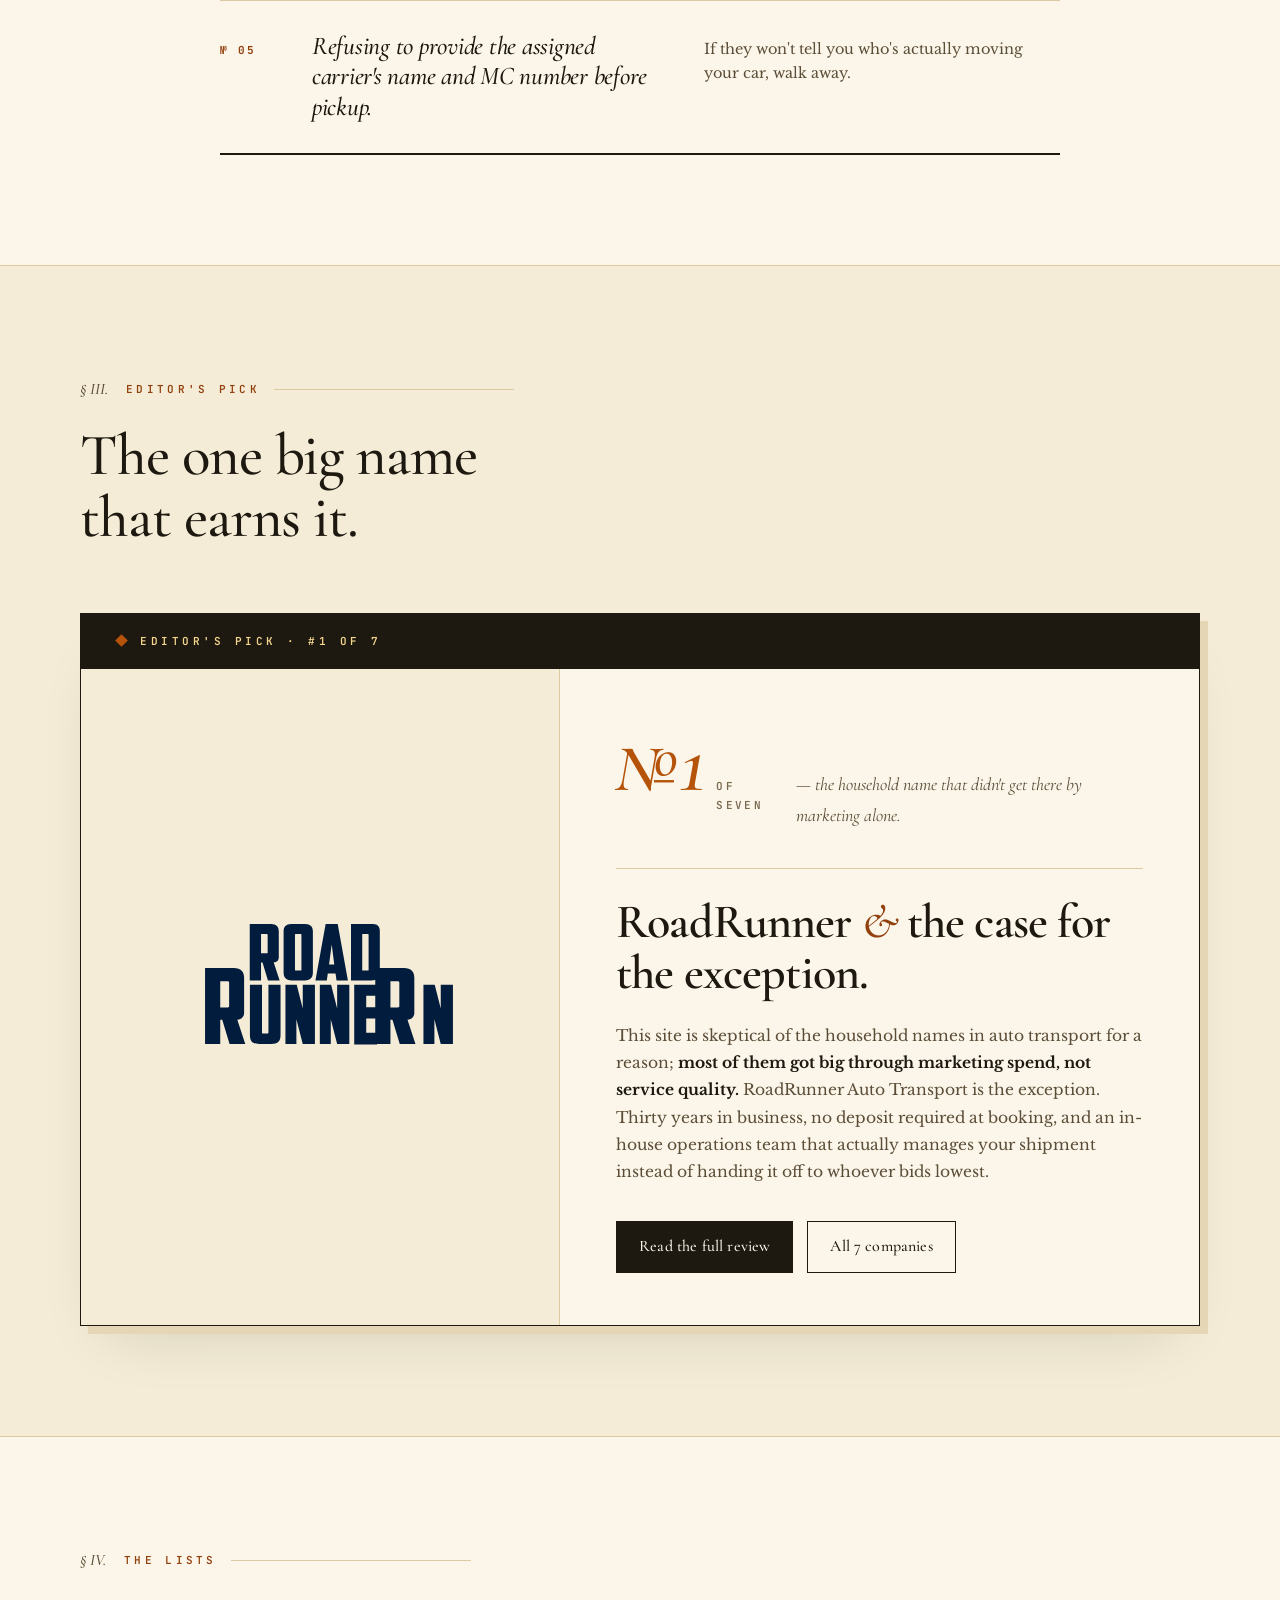
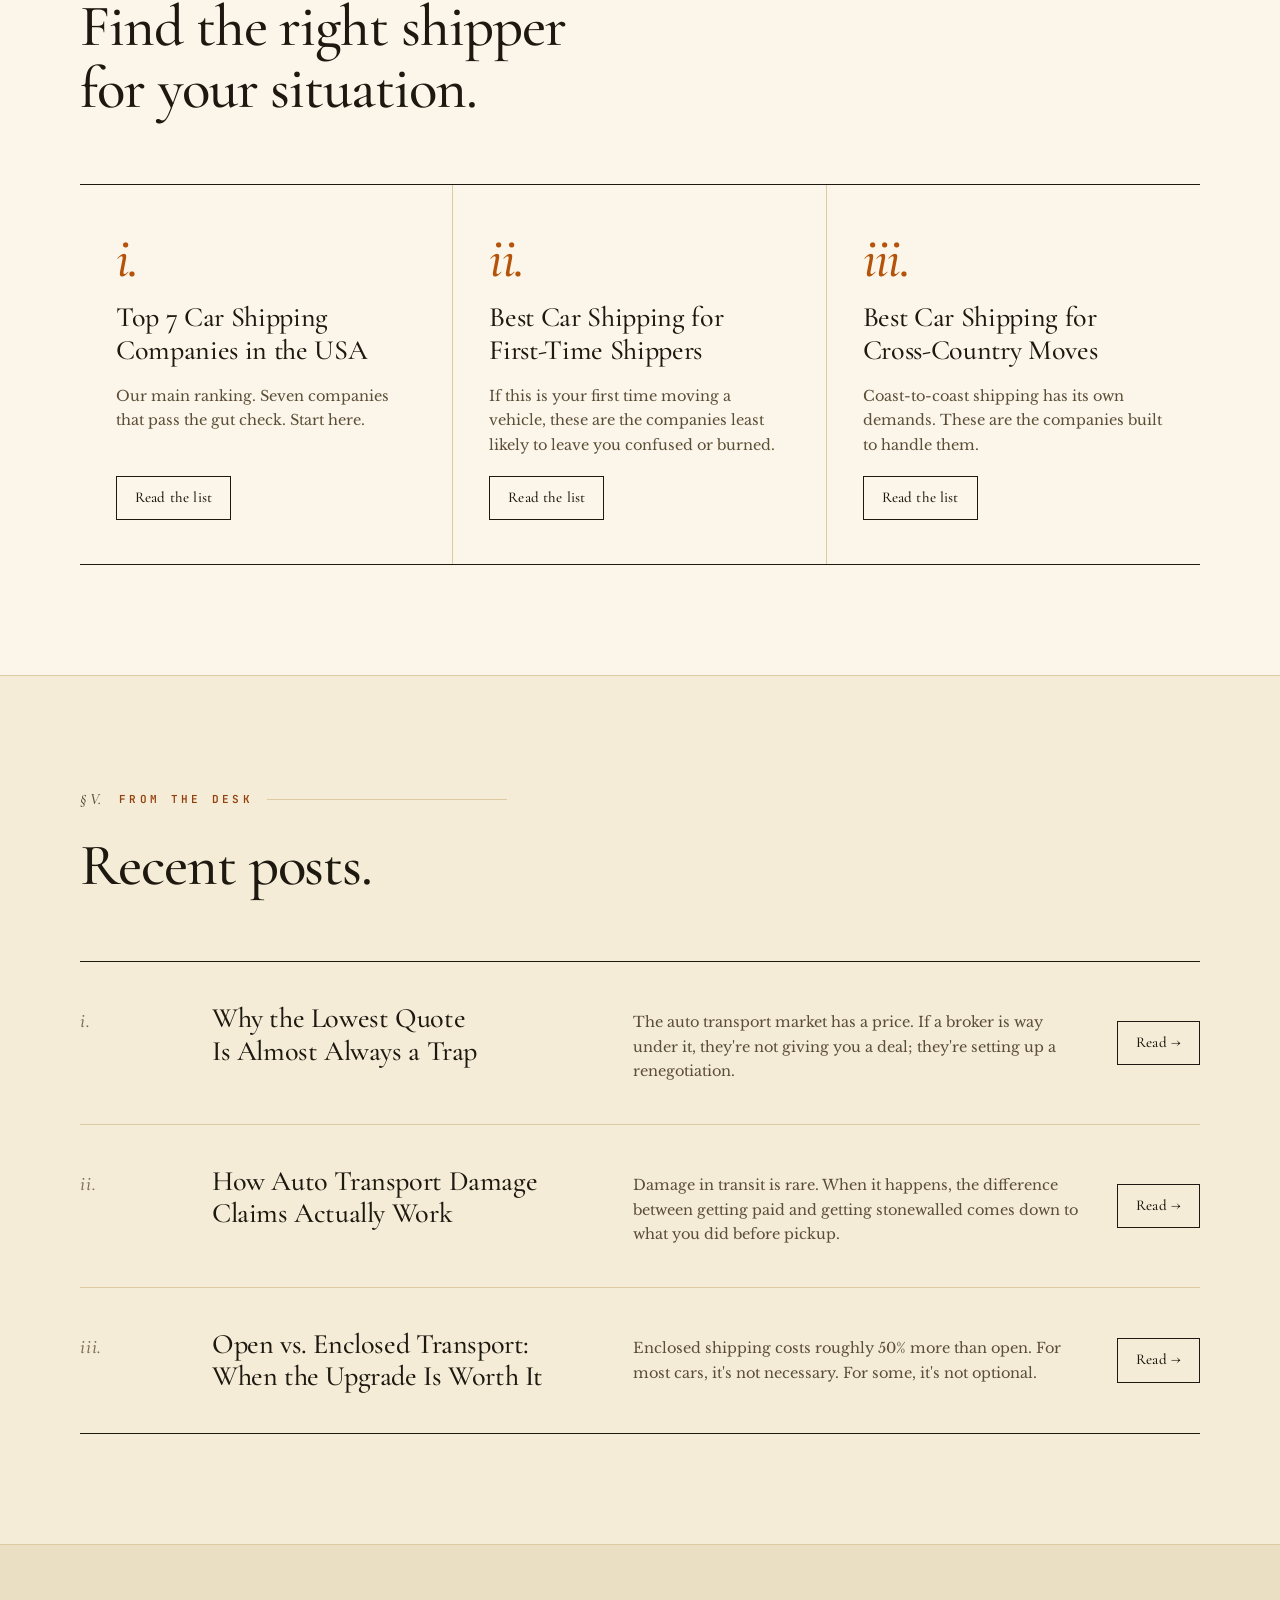
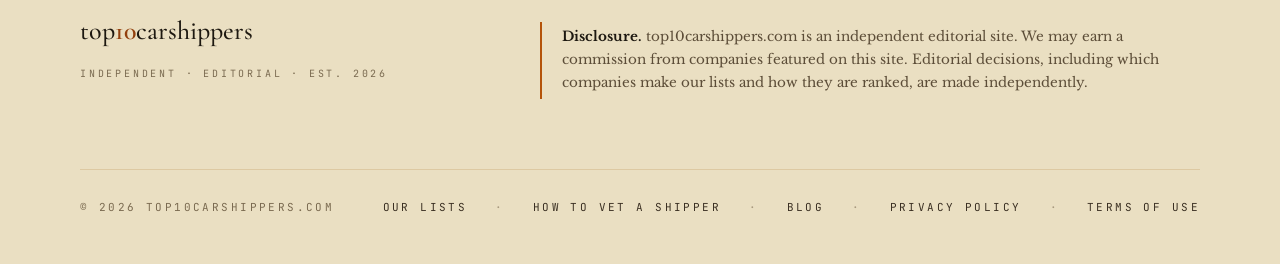
==== commit ac570967: "Update index.html" ====
--- a/index.html
+++ b/index.html
@@ -254,7 +254,7 @@
 <div class="foot-grid">
 <div>
 <div class="foot-logo"><span style="font-style:italic;">top</span><span class="word-ten">10</span>carshippers</div>
-<div class="foot-tag">Independent · Editorial · Est. 2024</div>
+<div class="foot-tag">Independent · Editorial · Est. 2026</div>
 </div>
 <p class="disclosure">
 <strong>Disclosure.</strong> top10carshippers.com is an independent editorial site. We may earn a commission from companies featured on this site. Editorial decisions, including which companies make our lists and how they are ranked, are made independently.
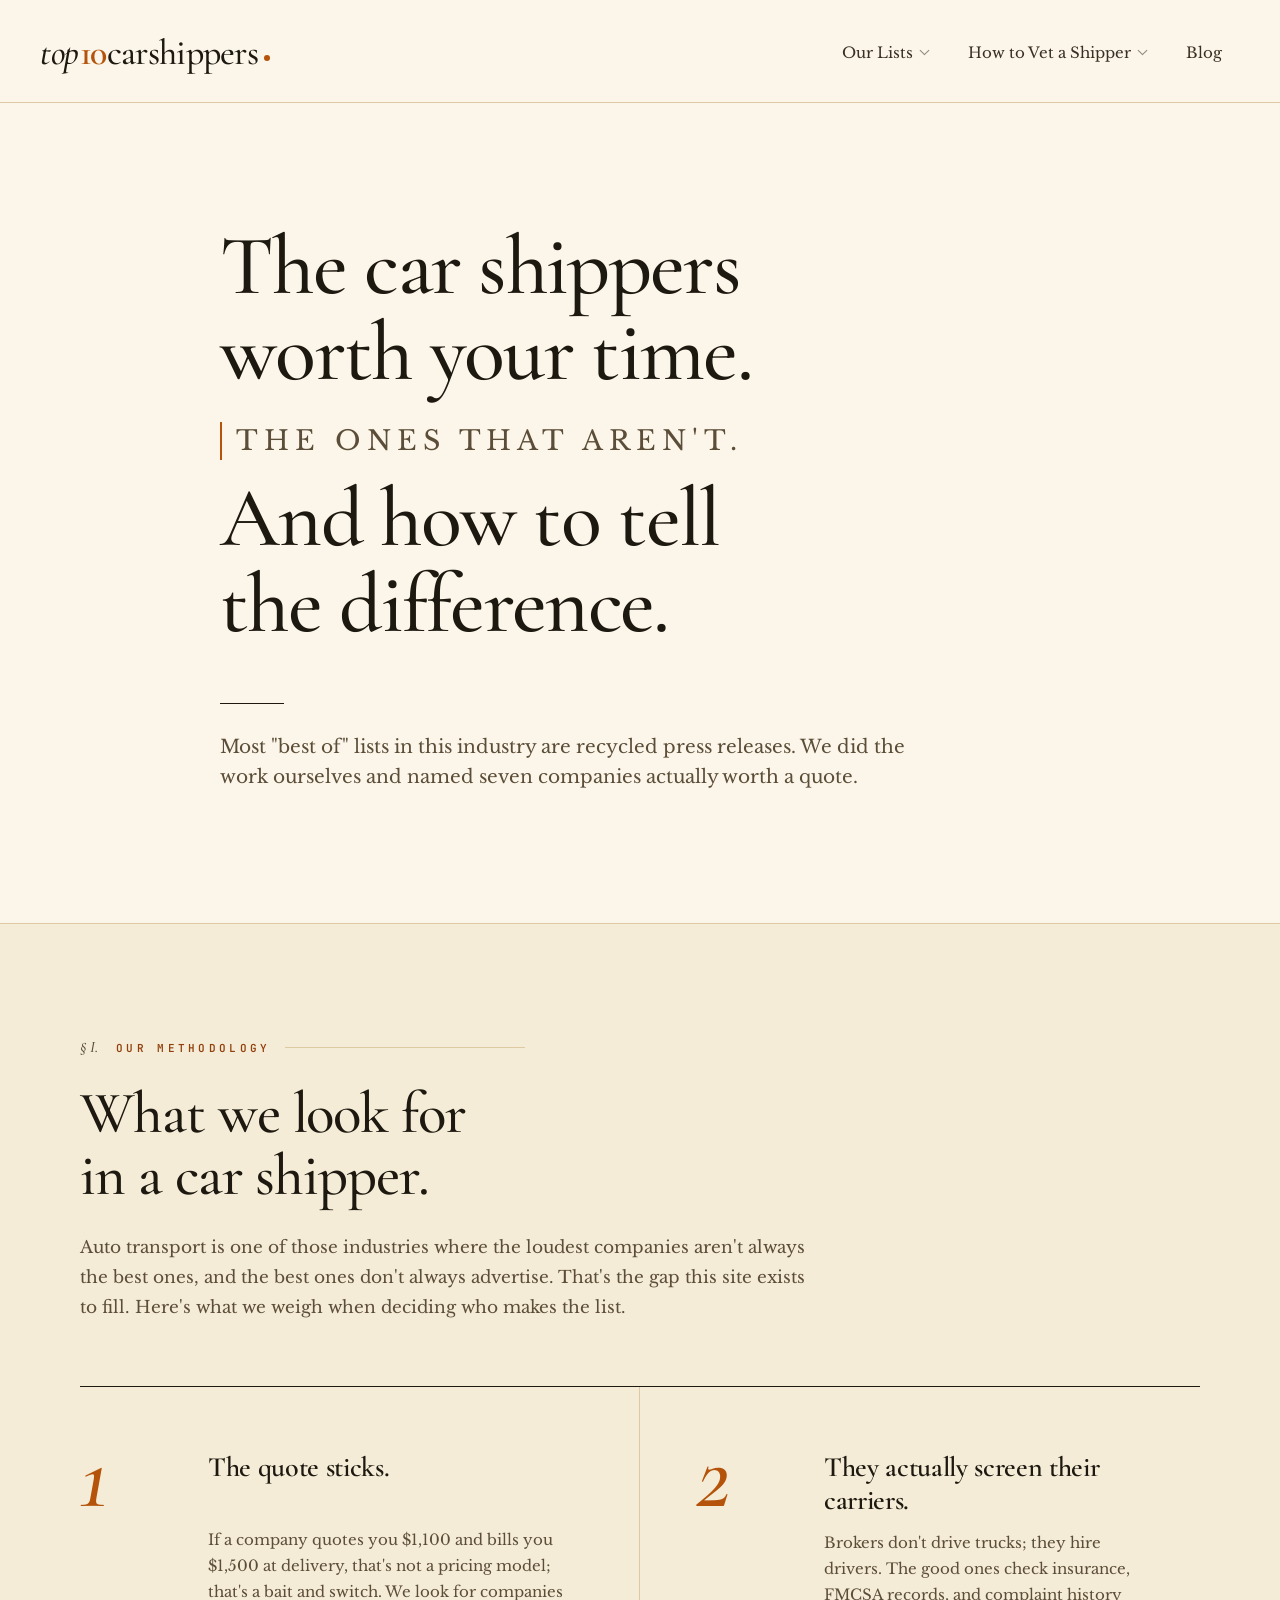
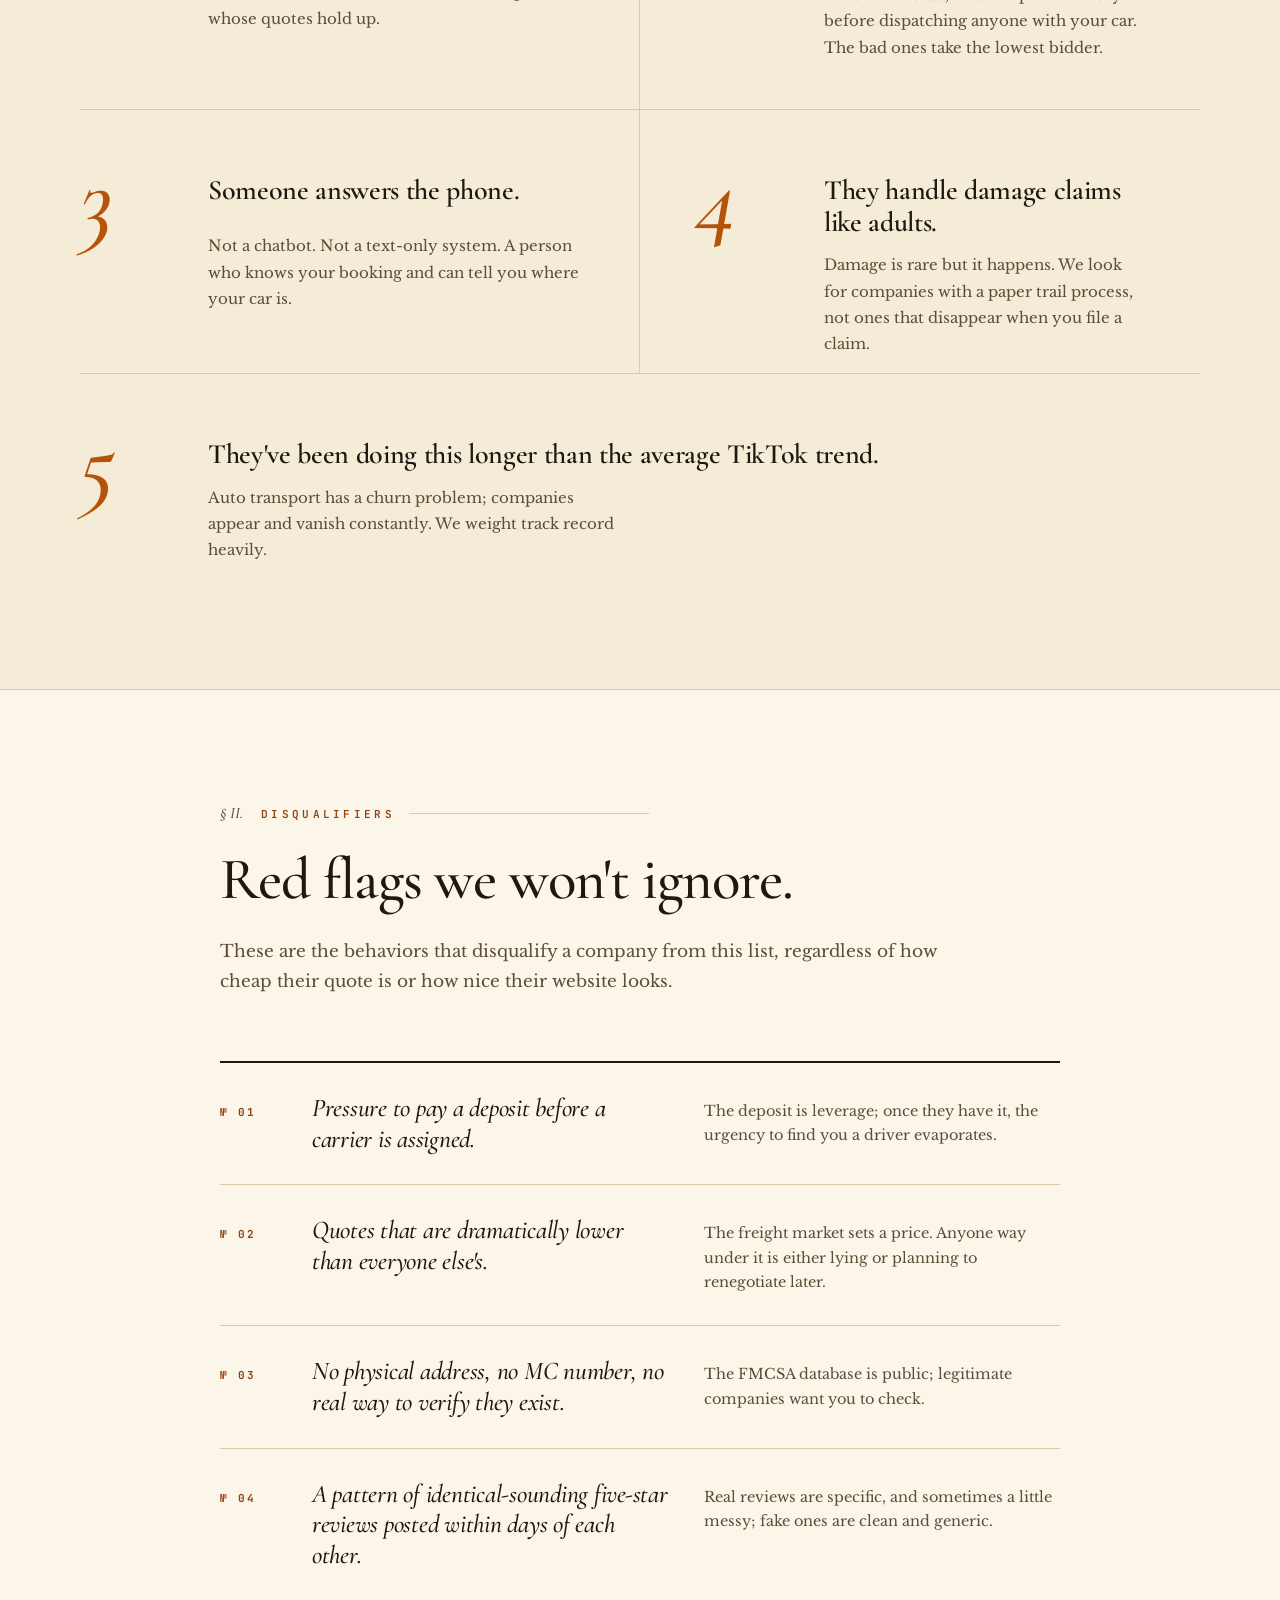
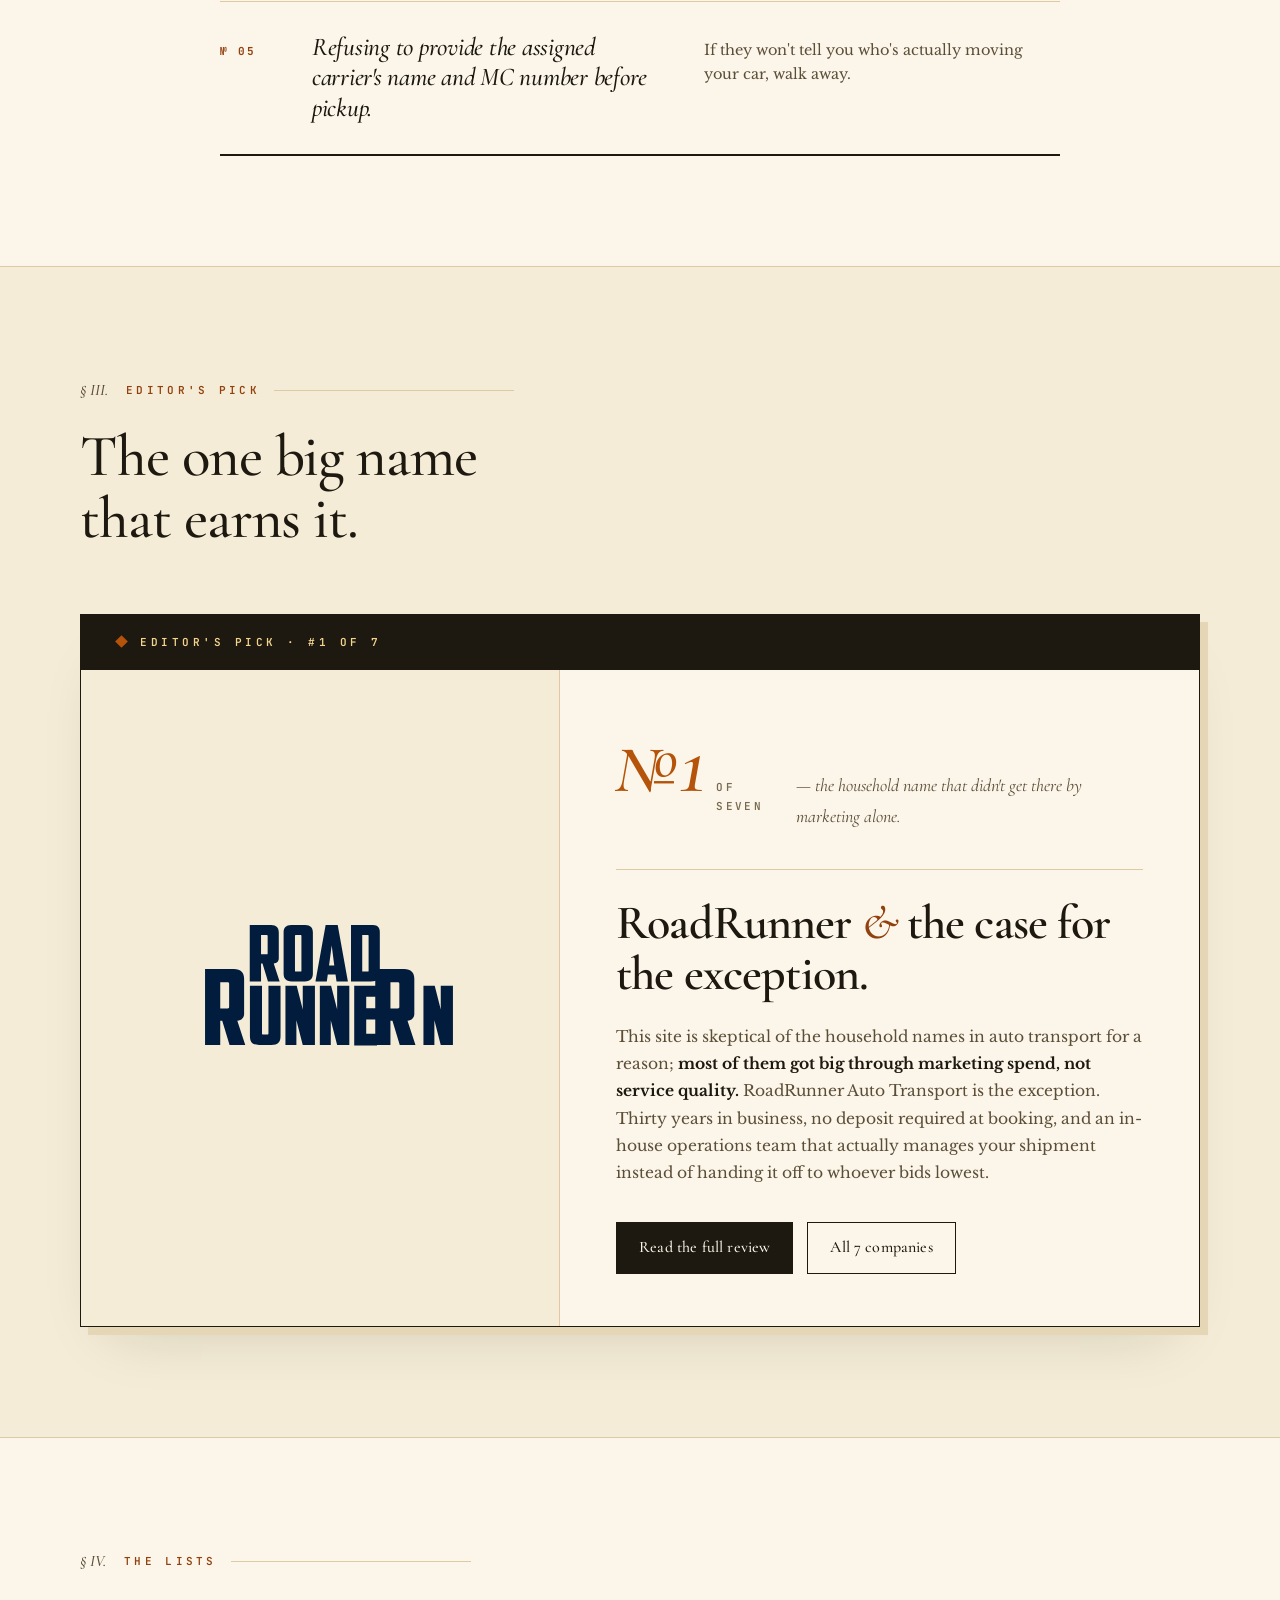
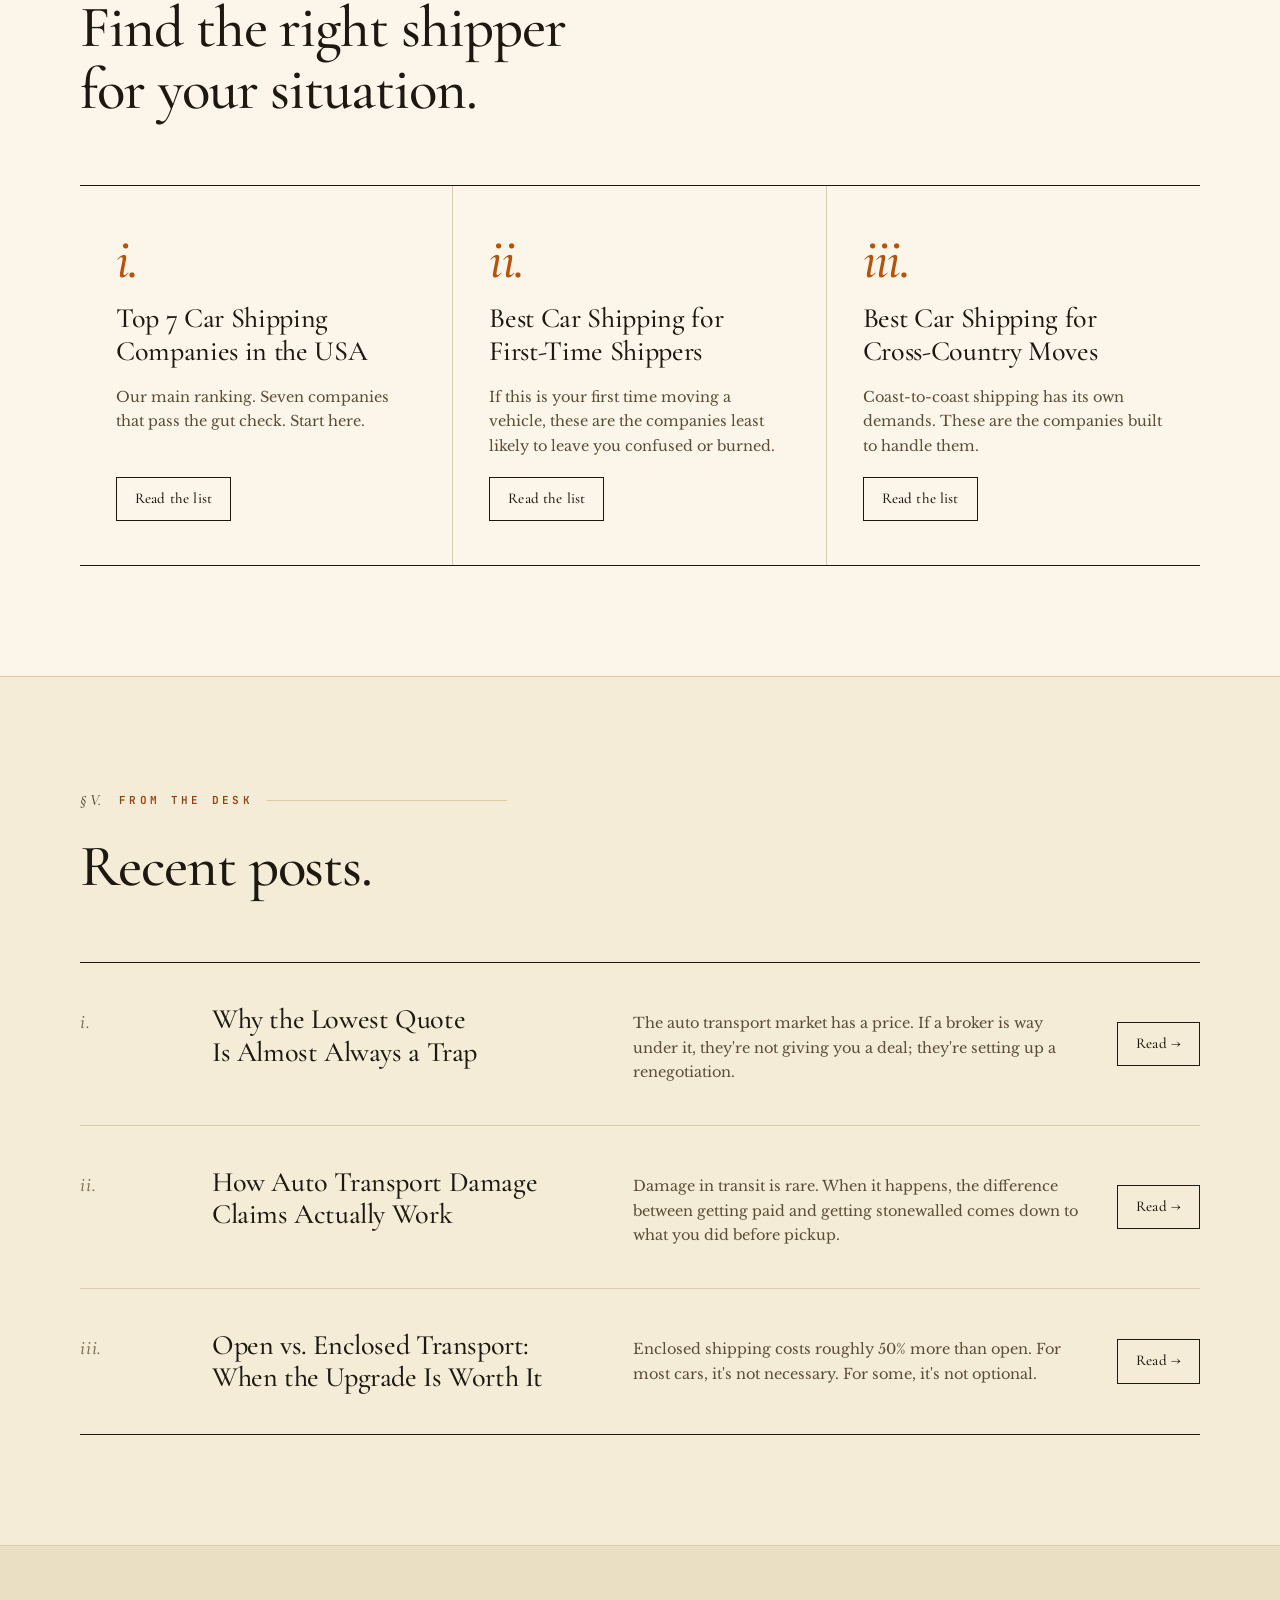
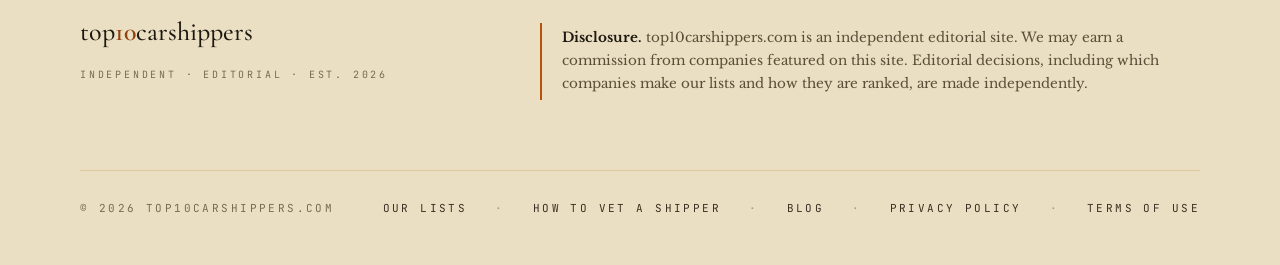
==== commit b81396a8: "Update index.html" ====
--- a/index.html
+++ b/index.html
@@ -86,7 +86,7 @@
 <h3>Someone answers the phone.</h3>
 <p>Not a chatbot. Not a text-only system. A person who knows your booking and can tell you where your car is.</p>
 </div>
-<div class="criterion">
+<div class="criterion" style="border-bottom: 1px solid var(--rule);">
 <div class="crit-num">4</div>
 <h3>They handle damage claims like adults.</h3>
 <p>Damage is rare but it happens. We look for companies with a paper trail process, not ones that disappear when you file a claim.</p>
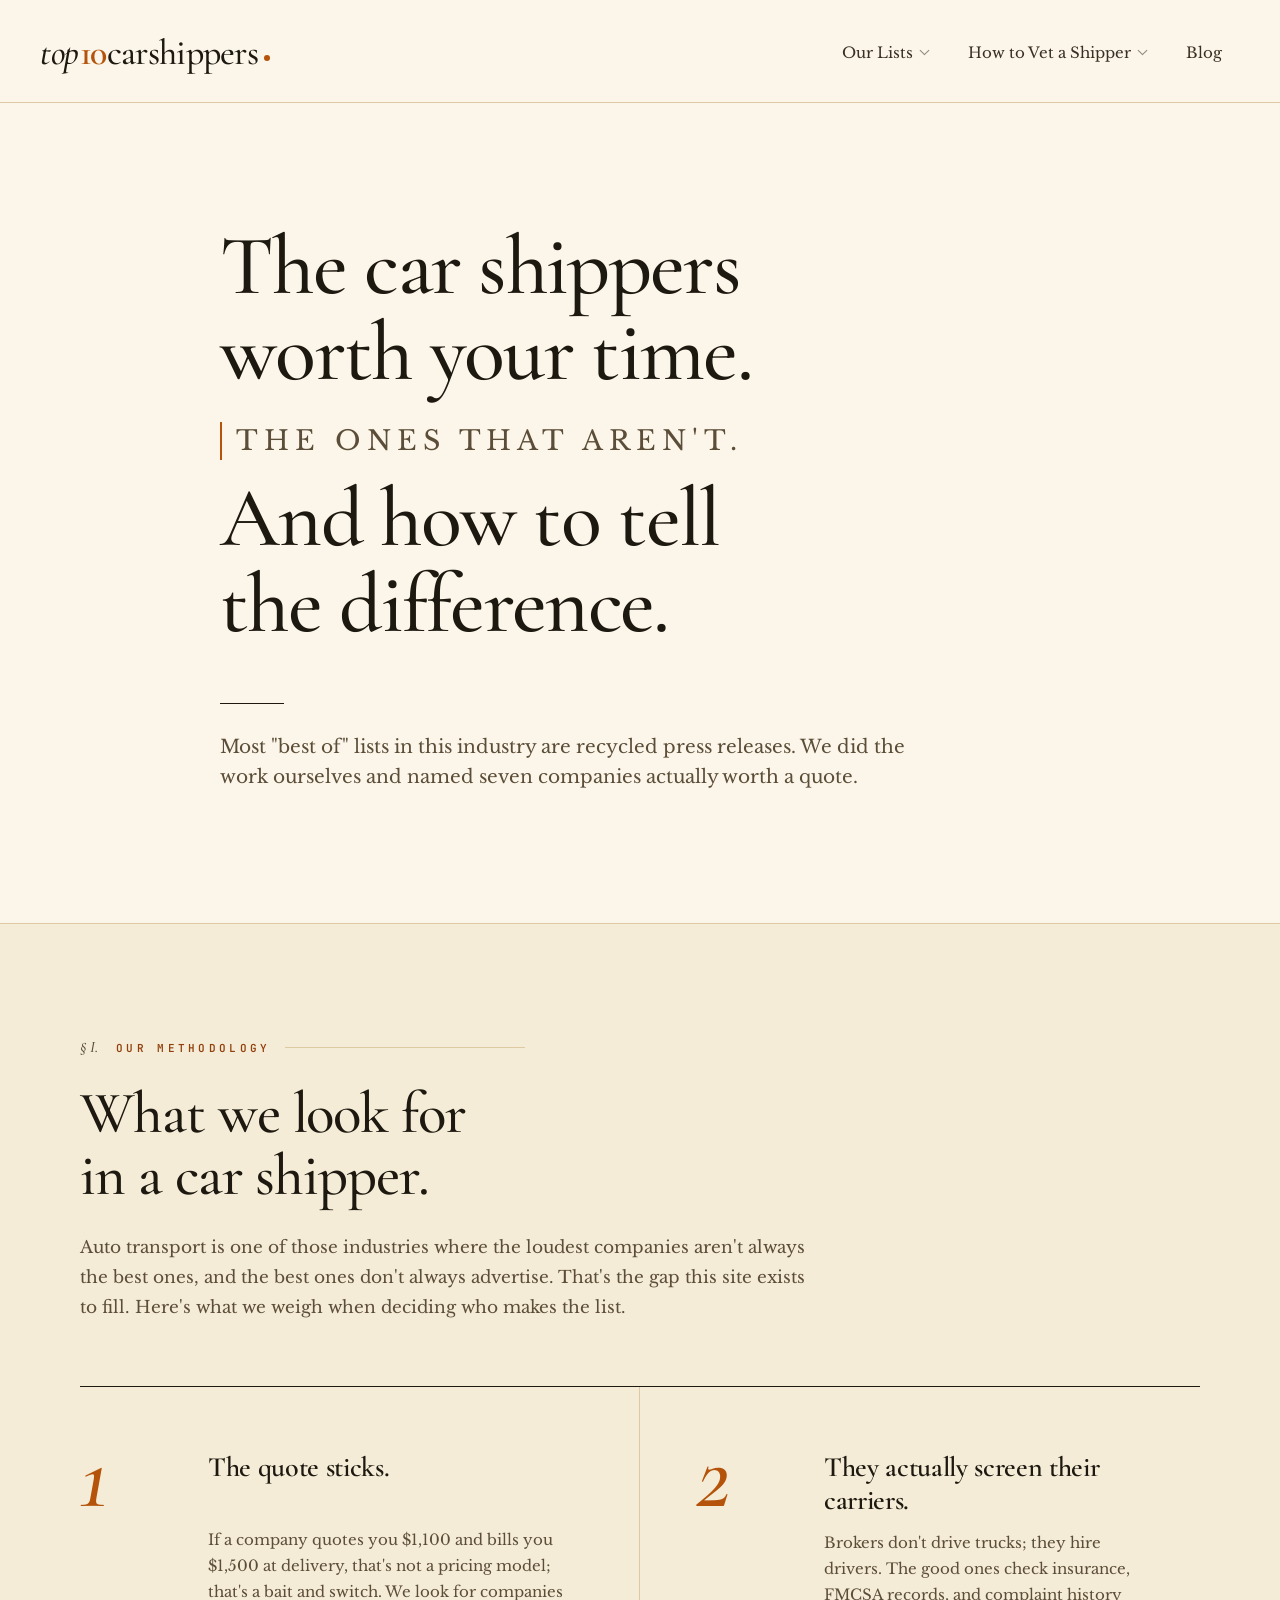
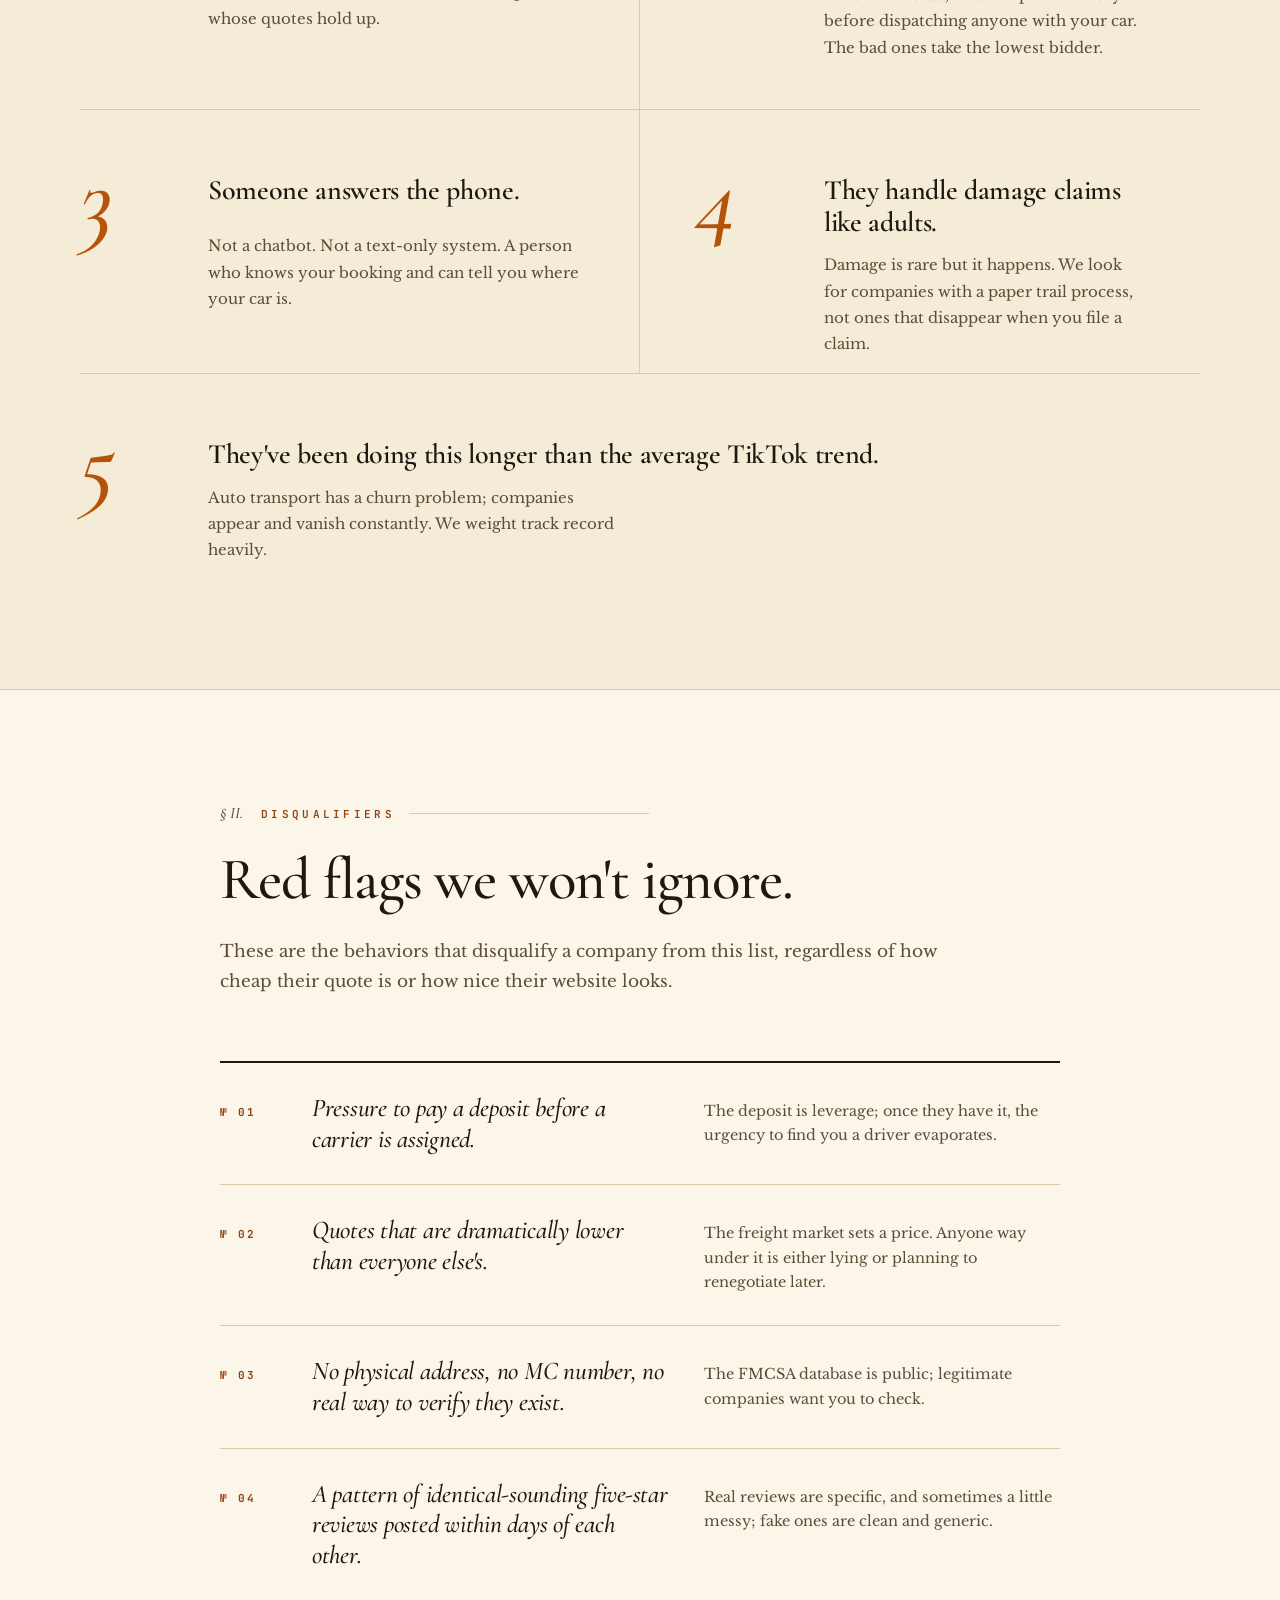
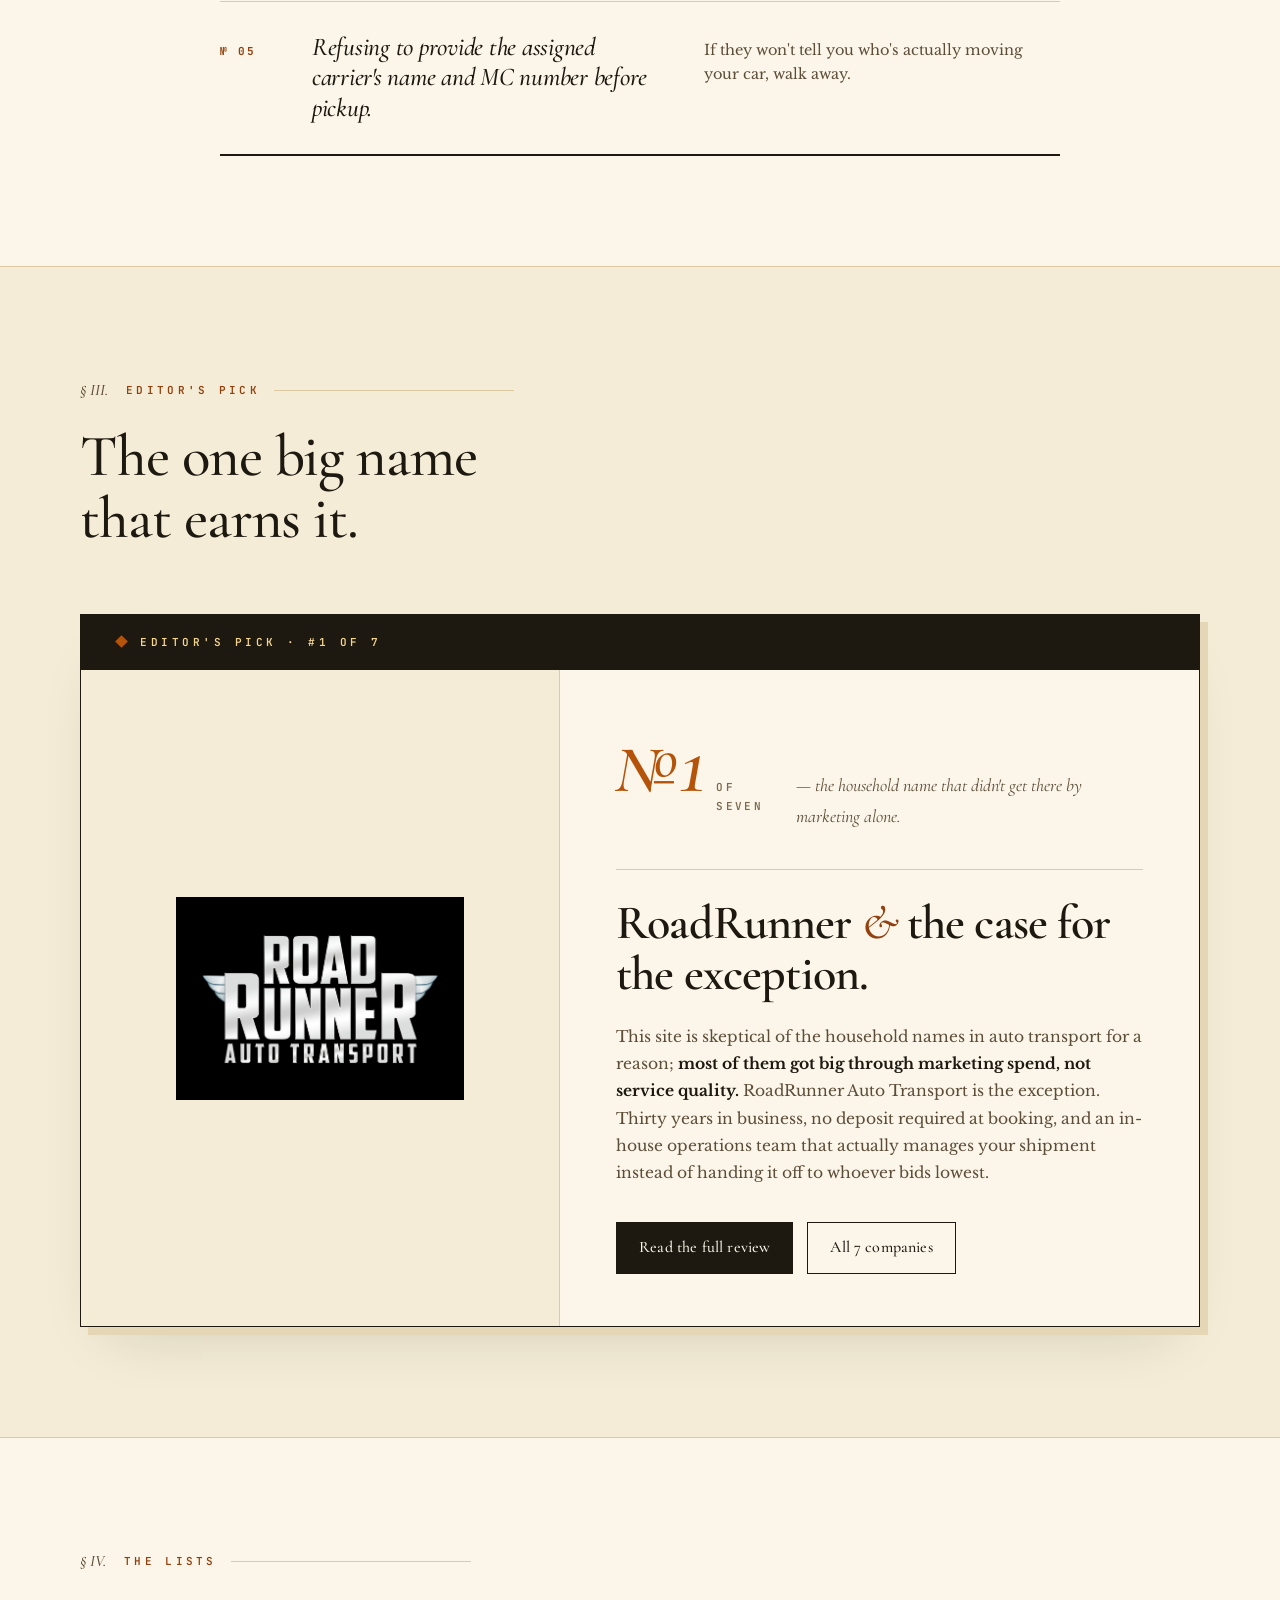
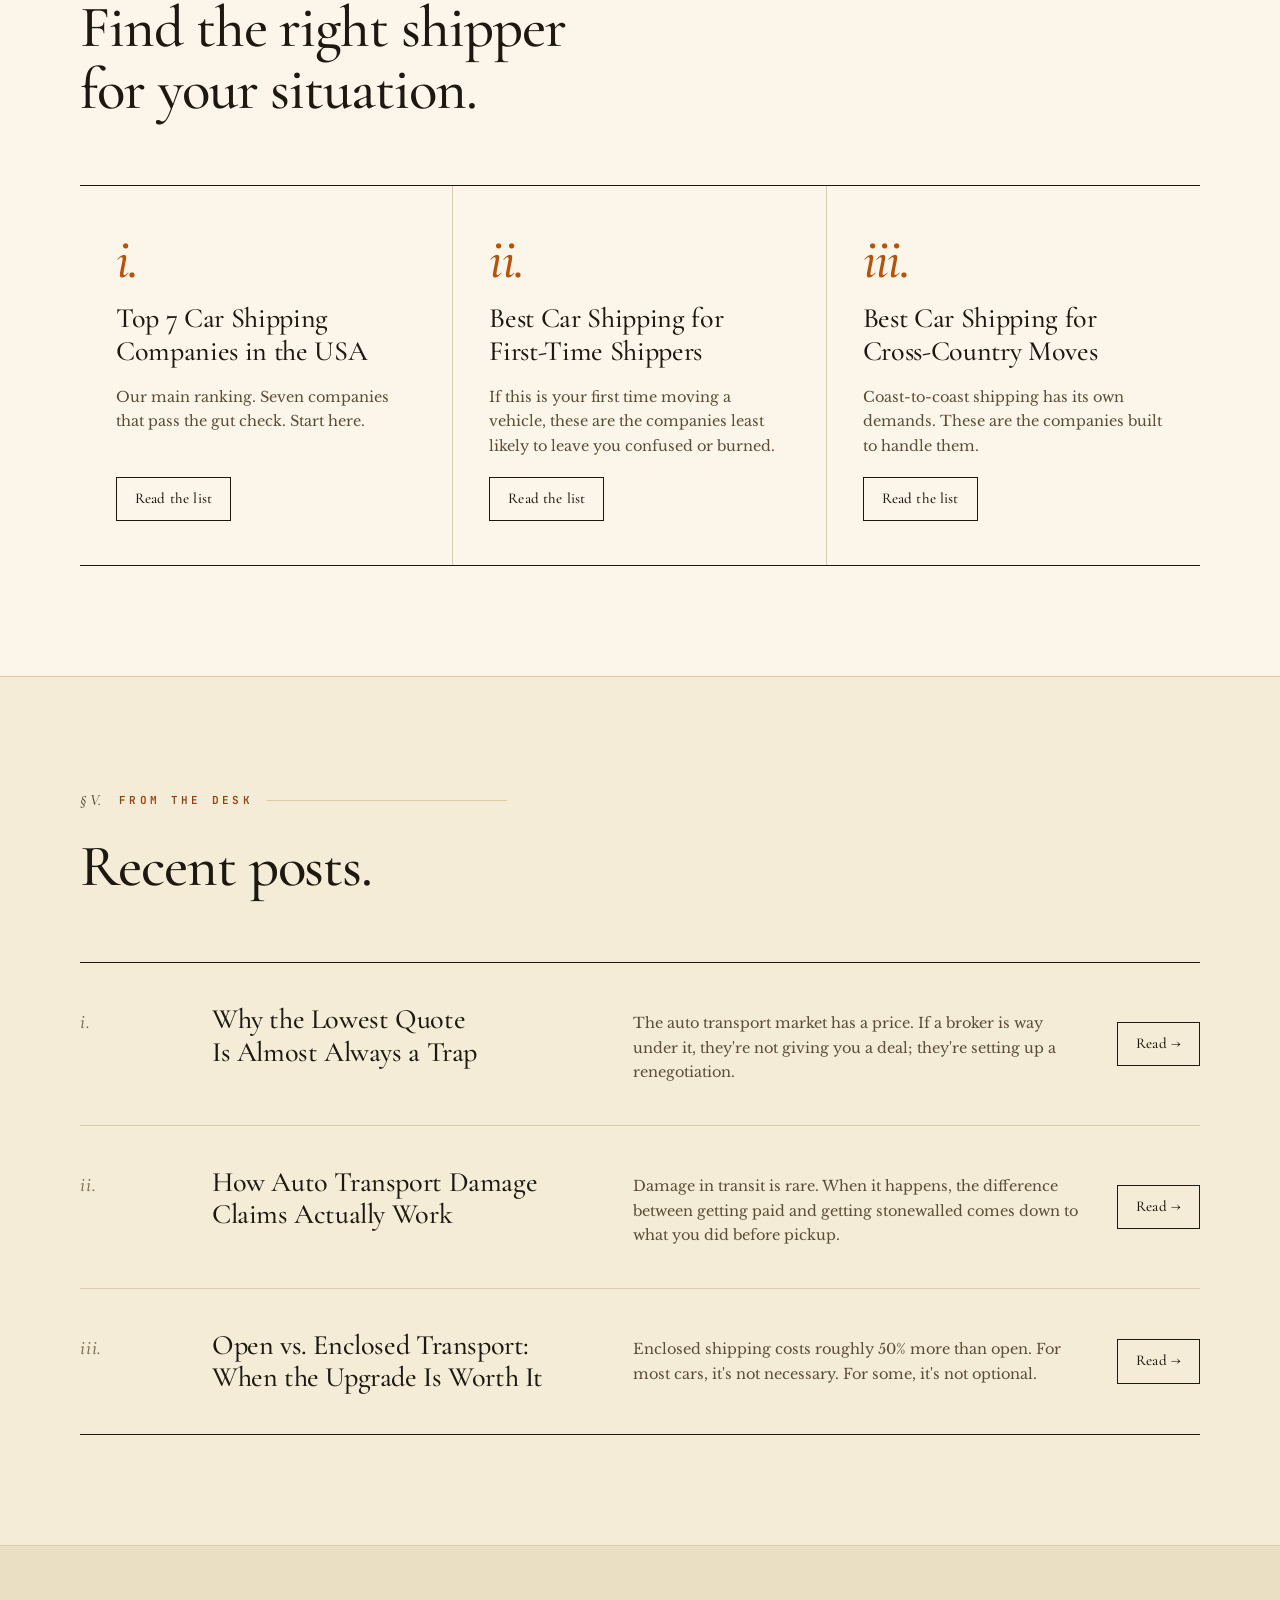
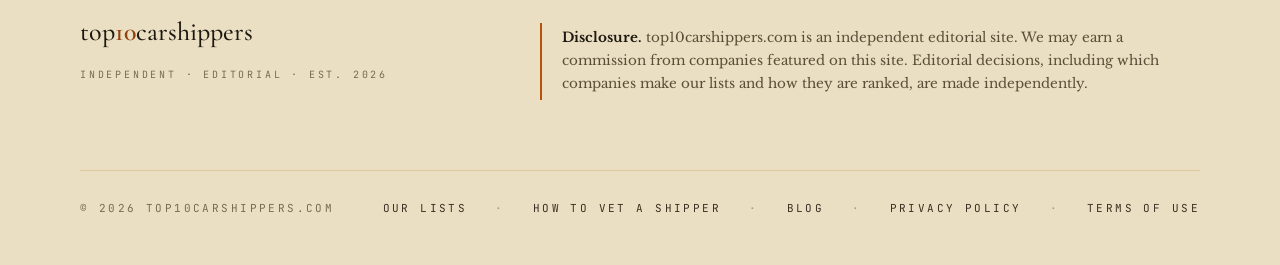
==== commit cd3e8d85: "Update index.html" ====
--- a/index.html
+++ b/index.html
@@ -152,22 +152,9 @@
 <div class="pick-body-grid">
 <div class="pick-logo-side">
 <div class="rr-wrap">
-<!-- Inline RR logo (navy) — horizontal lockup -->
-<svg aria-label="RoadRunner Auto Transport" class="rr-logo" role="img" viewbox="0 0 1604.19 839.84" xmlns="http://www.w3.org/2000/svg">
-<g fill="#021c3d">
-<path d="M565.92,191.78c0,14.27-10.26,28.54-28.99,28.54l33.9,103.03h-66.9l-31.22-103.03h-8.47v103.03h-64.67V0h122.65c30.33,0,43.71,16.5,43.71,41.92v149.86ZM464.23,56.64v111.5h31.67c4.91,0,6.24-1.78,6.24-6.69V63.33c0-4.01-1.78-6.69-6.24-6.69h-31.67Z"></path>
-<path d="M761.26,277.41c0,24.53-10.26,45.94-46.38,45.94h-74.93c-36.13,0-46.38-21.41-46.38-45.94V41.92c0-25.42,13.38-41.92,43.71-41.92h80.28c30.33,0,43.71,16.5,43.71,41.92v235.49ZM664.48,56.64c-4.46,0-5.8,2.23-5.8,6.24v197.13c0,4.91.89,6.69,6.24,6.69h24.53c5.35,0,6.24-1.78,6.24-6.69V62.89c0-4.01-1.34-6.24-5.8-6.24h-25.42Z"></path>
-<path d="M846.9,283.21l-5.8,40.14h-65.12L834.41,0h69.13l58.43,323.35h-65.12l-5.8-40.14h-44.15ZM854.03,231.92h29.88l-14.72-114.62-15.16,114.62Z"></path>
-<path d="M1144.82,273.4c0,35.68-13.38,49.95-50.4,49.95h-114.62V0h126.66c25.42,0,38.36,15.61,38.36,39.25v234.15ZM1044.02,56.64v210.07h30.33c5.35,0,6.24-1.78,6.24-6.69V62.89c0-4.01-1.34-6.24-5.8-6.24h-30.77Z"></path>
-<path d="M367.29,509.85c0,19.2-13.8,38.4-39,38.4l45.6,138.6h-90l-42-138.6h-11.4v138.6h-87V251.85h165c40.8,0,58.8,22.2,58.8,56.4v201.6ZM230.49,328.05v150h42.6c6.6,0,8.4-2.4,8.4-9v-132c0-5.4-2.4-9-8.4-9h-42.6Z"></path>
-<path d="M453.41,686.85c-38.84,0-52.88-14.98-52.88-52.42v-286.89h69.26v272.38c0,5.15.94,7.49,6.55,7.49h23.87c5.62,0,6.55-2.34,6.55-7.49v-272.38h69.26v286.89c0,37.44-14.04,52.42-52.88,52.42h-69.73Z"></path>
-<path d="M604.1,347.55h64.58l34.63,136.19v-136.19h69.73v339.3h-69.73l-36.5-141.8v141.8h-62.71v-339.3Z"></path>
-<path d="M801.13,347.55h64.58l34.63,136.19v-136.19h69.73v339.3h-69.73l-36.5-141.8v141.8h-62.71v-339.3Z"></path>
-<path d="M998.15,347.55h131.98l11.7,63.18h-74.92v66.92h61.78v63.18h-61.78v82.84h73.99l-12.16,66.18h-130.59v-342.3Z"></path>
-<path d="M1342.5,509.85c0,19.2-13.8,38.4-39,38.4l45.6,138.6h-90l-42-138.6h-11.4v138.6h-87V251.85h165c40.8,0,58.8,22.2,58.8,56.4v201.6ZM1205.7,328.05v150h42.6c6.6,0,8.4-2.4,8.4-9v-132c0-5.4-2.4-9-8.4-9h-42.6Z"></path>
-<path d="M1394.8,347.55h64.58l34.63,136.19v-136.19h69.73v339.3h-69.73l-36.5-141.8v141.8h-62.71v-339.3Z"></path>
-</g>
-</svg>
+        <div class="rr-wrap" style="background:#000; padding:36px 24px; display:flex; justify-content:center; align-items:center;">
+  <img src="/img/roadrunner-logo.png" alt="RoadRunner Auto Transport" style="width:100%; max-width:240px; height:auto; display:block;" />
+</div>
 </div>
 
 </div>
